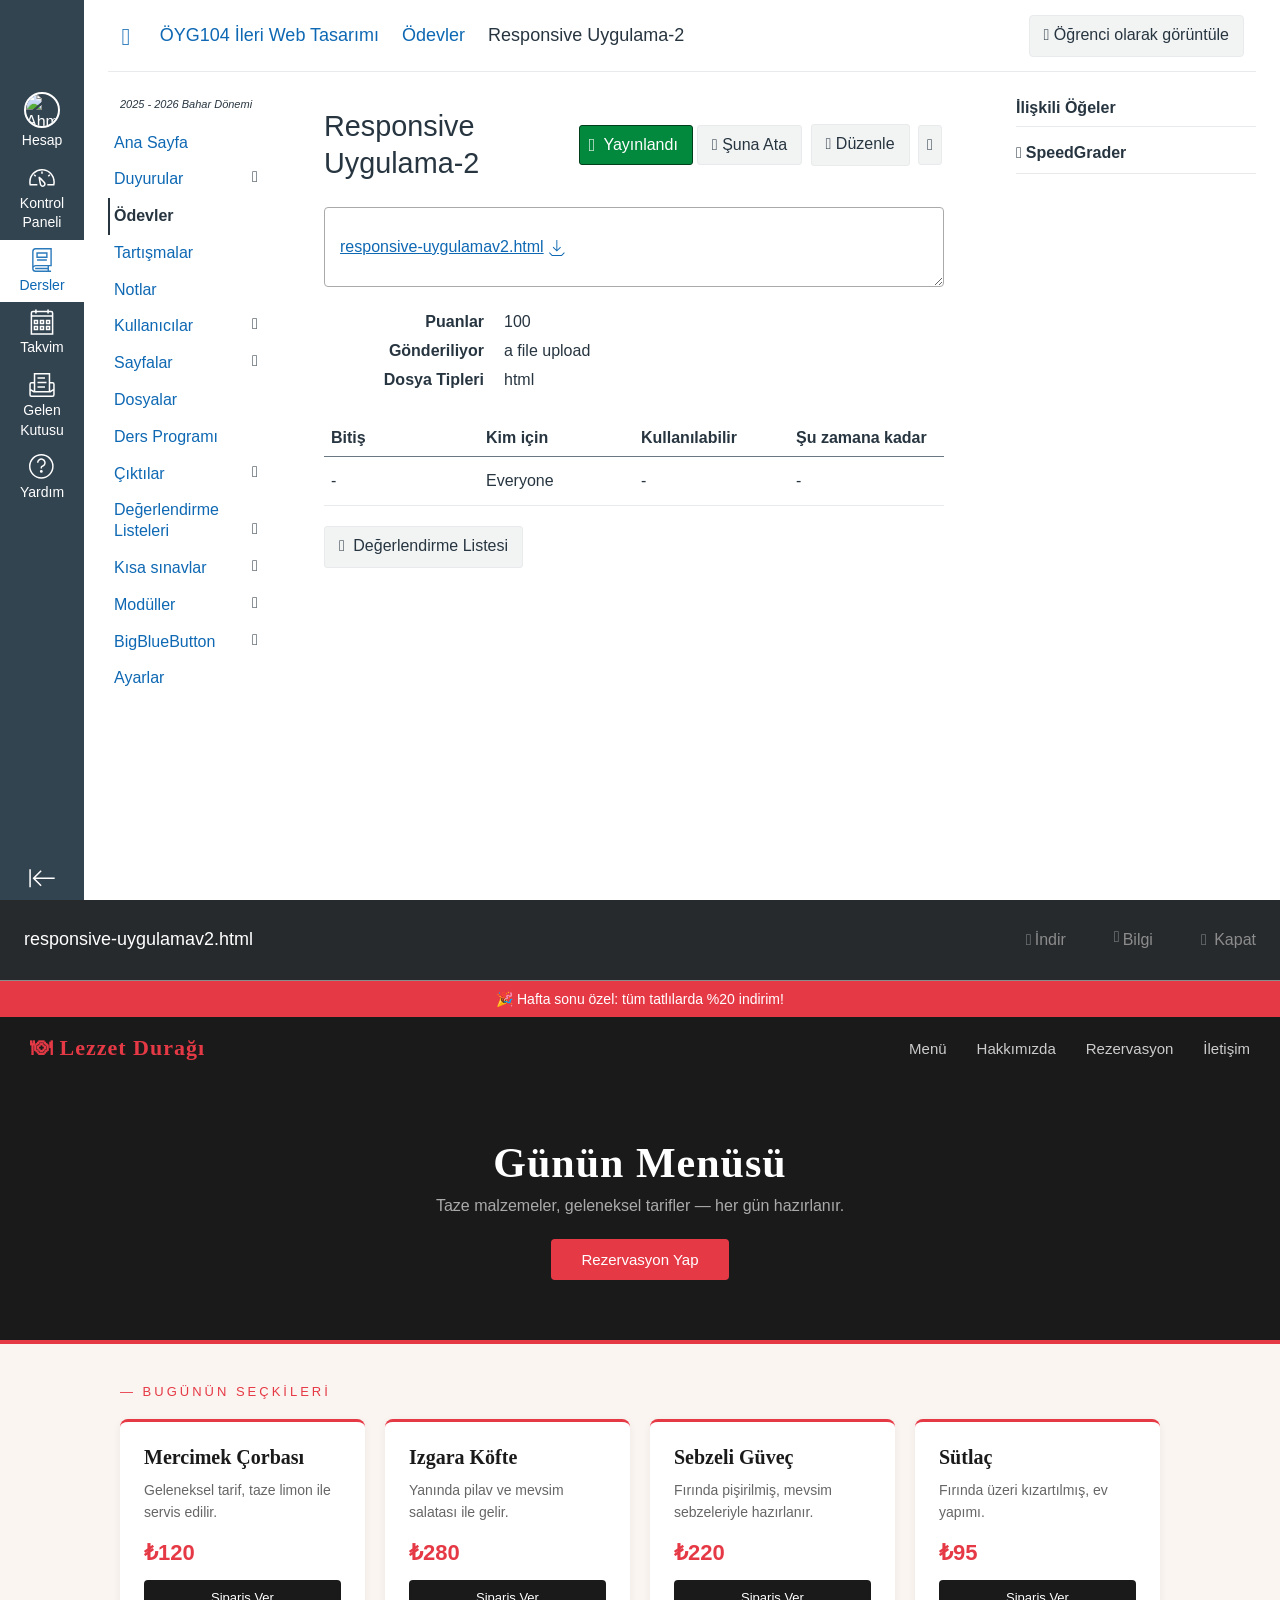
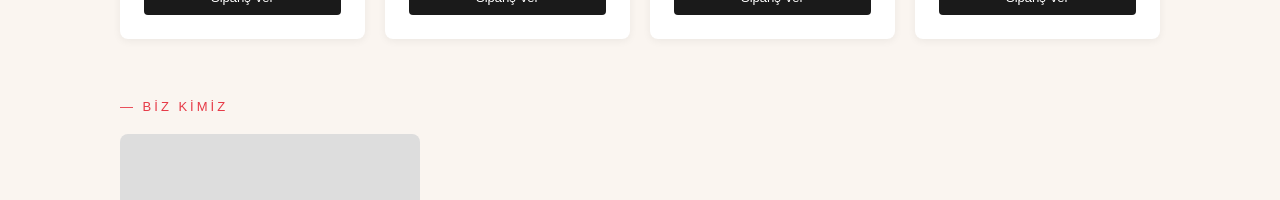
==== index.html @ 05f43840 "Initial Commit" ====
<!DOCTYPE html>
<!-- saved from url=(0060)https://mergen.anadolu.edu.tr/courses/3812/assignments/10455 -->
<html dir="ltr" lang="tr"><head><meta http-equiv="Content-Type" content="text/html; charset=UTF-8">
  
  <meta name="viewport" content="width=device-width, initial-scale=1">
  <meta name="theme-color" content="#334451">
  
  <meta name="robots" content="noindex,nofollow">
  
  
  <title>Responsive Uygulama-2</title>

  <link rel="preload" href="https://mergen.anadolu.edu.tr/dist/fonts/lato/extended/Lato-Regular-bd03a2cc27.woff2" as="font" type="font/woff2" crossorigin="anonymous">
  <link rel="preload" href="https://mergen.anadolu.edu.tr/dist/fonts/lato/extended/Lato-Bold-cccb897485.woff2" as="font" type="font/woff2" crossorigin="anonymous">
  <link rel="preload" href="https://mergen.anadolu.edu.tr/dist/fonts/lato/extended/Lato-Italic-4eb103b4d1.woff2" as="font" type="font/woff2" crossorigin="anonymous">
  <link rel="stylesheet" href="./Responsive Uygulama-2_files/fonts-ebd92a888d.css" media="screen">
  <link rel="stylesheet" href="./Responsive Uygulama-2_files/variables-6ceabaf6137deaa1b310c07895491bdd.css" media="all">
  <link rel="stylesheet" href="./Responsive Uygulama-2_files/common-d6221007d4.css" media="all">
  <link rel="stylesheet" href="./Responsive Uygulama-2_files/assignments-25057ff318.css" media="screen">
  <link rel="stylesheet" href="./Responsive Uygulama-2_files/learning_outcomes-6eb9f6f50a.css" media="screen">
  <link rel="stylesheet" href="./Responsive Uygulama-2_files/side_tabs_table-cdff9e2bc8.css" media="screen">
  <link rel="apple-touch-icon" href="https://mergen.anadolu.edu.tr/accounts/1/files/15889/download?verifier=Isp5v6ECF2b2O5B3aTO8utP76B8FKMPwUhqRA3uW">
  <link rel="icon" type="image/x-icon" href="https://mergen.anadolu.edu.tr/accounts/1/files/15887/download?verifier=hBtdAeBg37EQfCwdco9zKNRleIahH54vqi5cwjSB">
  <link rel="preload" href="https://mergen.anadolu.edu.tr/dist/javascripts/translations/tr-bc806f5505.json" as="fetch" type="application/json" crossorigin="anonymous">
  
  
  <script>if (navigator.userAgent.match(/(MSIE|Trident\/)/)) location.replace('/ie-is-not-supported.html')</script>
  <script>
    INST = {"environment":"production","logPageViews":true,"editorButtons":[{"name":"Markdown","id":2,"favorite":true,"url":"https://lti.wyelearning.com/launch/markdown","icon_url":"https://markdown.wyelearning.com/icon.svg","canvas_icon_class":null,"width":800,"height":520,"use_tray":false,"on_by_default":false,"description":"\u003cp\u003eAuthor markdown in the editor.\u003c/p\u003e\n"}]};
    ENV = {"ASSET_HOST":null,"active_brand_config_json_url":"/dist/brandable_css/0c61afdea19023bab1672318ca4db567/variables-6ceabaf6137deaa1b310c07895491bdd.json","active_brand_config":{"md5":"0c61afdea19023bab1672318ca4db567","variables":{"ic-brand-header-image":"https://mergen.anadolu.edu.tr/accounts/1/files/149/download?verifier=X5rnnsU73qb1qbu1m7rE7Kz4EeGB5eNhdje5NoQG","ic-brand-mobile-global-nav-logo":"https://mergen.anadolu.edu.tr/accounts/1/files/15886/download?verifier=Irh1P1bH72gtqGIM9b21eziAGYJeX6kOUmJdwD6v","ic-brand-favicon":"https://mergen.anadolu.edu.tr/accounts/1/files/15887/download?verifier=hBtdAeBg37EQfCwdco9zKNRleIahH54vqi5cwjSB","ic-brand-apple-touch-icon":"https://mergen.anadolu.edu.tr/accounts/1/files/15889/download?verifier=Isp5v6ECF2b2O5B3aTO8utP76B8FKMPwUhqRA3uW","ic-brand-msapplication-tile-square":"https://mergen.anadolu.edu.tr/accounts/1/files/15891/download?verifier=n4b70zdfo8n4DbIaQ3JraoAyYmEM7d0UMG1zQOu8","ic-brand-msapplication-tile-wide":"https://mergen.anadolu.edu.tr/accounts/1/files/15892/download?verifier=MUpHMpgHgmBYjndxFsbKBwPCp2nTtU99qtcHxLm7"},"share":false,"name":null,"created_at":"2026-02-19T10:11:38+03:00","js_overrides":"https://mergen.anadolu.edu.tr/accounts/1/files/6328/download?verifier=q9HBQszCZMADfI2VFB9hzodcOqFHncfOO4TfsTYg","css_overrides":"","mobile_js_overrides":"","mobile_css_overrides":"","parent_md5":null},"confetti_branding_enabled":false,"url_to_what_gets_loaded_inside_the_tinymce_editor_css":["/dist/brandable_css/0c61afdea19023bab1672318ca4db567/variables-6ceabaf6137deaa1b310c07895491bdd.css","/dist/brandable_css/new_styles_normal_contrast/bundles/what_gets_loaded_inside_the_tinymce_editor-7a12265b94.css","/dist/brandable_css/no_variables/bundles/fonts-ebd92a888d.css"],"url_for_high_contrast_tinymce_editor_css":["/dist/brandable_css/default/variables-high_contrast-6ceabaf6137deaa1b310c07895491bdd.css","/dist/brandable_css/new_styles_high_contrast/bundles/what_gets_loaded_inside_the_tinymce_editor-a32d9030ac.css","/dist/brandable_css/no_variables/bundles/fonts-ebd92a888d.css"],"captcha_site_key":null,"current_user_id":"37235","current_user_global_id":"10000000037235","current_user_usage_metrics_id":"07b7534faf52d765c0a30d127c48f2041a4c77ef34917389a0e2a7a29f80a954","current_user_roles":["user","student","teacher"],"current_user_is_student":false,"current_user_types":[],"current_user_disabled_inbox":false,"current_user_visited_tabs":null,"discussions_reporting":false,"files_domain":"mergen.anadolu.edu.tr","group_information":null,"DOMAIN_ROOT_ACCOUNT_ID":"10000000000001","DOMAIN_ROOT_ACCOUNT_UUID":"TwDucyQ9LUQkMLgpU4U8b8Qhk7P2cWUH4wBvQXft","CAREER_THEME_URL":null,"CAREER_DARK_THEME_URL":null,"k12":false,"help_link_name":"Yardım","help_link_icon":"help","ADA_CHATBOT_ENABLED":false,"use_high_contrast":false,"auto_show_cc":false,"disable_celebrations":false,"disable_keyboard_shortcuts":false,"LTI_LAUNCH_FRAME_ALLOWANCES":["geolocation *","microphone *","camera *","midi *","encrypted-media *","autoplay *","clipboard-write *","display-capture *"],"DEEP_LINKING_POST_MESSAGE_ORIGIN":"https://mergen.anadolu.edu.tr","comment_library_suggestions_enabled":false,"SETTINGS":{"open_registration":false,"collapse_global_nav":false,"release_notes_badge_disabled":false,"can_add_pronouns":false,"show_sections_in_course_tray":true,"enable_content_a11y_checker":false,"suppress_assignments":false,"filter_speed_grader_by_student_group":false},"RAILS_ENVIRONMENT":"production","use_dyslexic_font":false,"IN_PACED_COURSE":false,"DIRECT_SHARE_ENABLED":true,"CAN_VIEW_CONTENT_SHARES":true,"FEATURES":{"account_level_blackout_dates":false,"assignment_edit_placement_not_on_announcements":false,"a11y_checker_ai_alt_text_generation":false,"a11y_checker_ai_table_caption_generation":false,"a11y_checker_additional_resources":false,"block_content_editor_toolbar_reorder":false,"commons_new_quizzes":false,"consolidated_media_player":false,"courses_popout_sisid":false,"create_external_apps_side_tray_overrides":false,"dashboard_graphql_integration":false,"developer_key_user_agent_alert":false,"disallow_threaded_replies_fix_alert":false,"disallow_threaded_replies_manage":false,"discussion_ai_survey_link":false,"discussion_checkpoints":false,"discussion_permalink":false,"enhanced_course_creation_account_fetching":false,"explicit_latex_typesetting":false,"feature_flag_ui_sorting":false,"files_a11y_rewrite":false,"files_a11y_rewrite_toggle":false,"horizon_course_setting":false,"instui_for_import_page":false,"instui_header":false,"media_links_use_attachment_id":false,"multiselect_gradebook_filters":false,"new_quizzes_media_type":false,"new_quizzes_navigation_updates":false,"new_quizzes_surveys":false,"permanent_page_links":false,"rce_a11y_resize":false,"rce_find_replace":false,"render_both_to_do_lists":false,"scheduled_feedback_releases":false,"speedgrader_studio_media_capture":false,"student_access_token_management":false,"top_navigation_placement_a11y_fixes":false,"validate_call_to_action":false,"block_content_editor_ai_alt_text":false,"ux_list_concluded_courses_in_bp":false,"assign_to_in_edit_pages_rewrite":false,"account_level_mastery_scales":false,"ams_root_account_integration":false,"ams_advanced_content_organization":false,"api_rate_limits":false,"buttons_and_icons_root_account":false,"canvas_apps_sub_account_access":false,"course_pace_allow_bulk_pace_assign":true,"course_pace_download_document":true,"course_pace_draft_state":true,"course_pace_pacing_status_labels":true,"course_pace_pacing_with_mastery_paths":true,"course_pace_time_selection":true,"course_pace_weighted_assignments":true,"course_paces_skip_selected_days":false,"create_course_subaccount_picker":false,"disable_iframe_sandbox_file_show":false,"extended_submission_state":false,"file_verifiers_for_quiz_links":true,"increased_top_nav_pane_size":false,"instui_nav":false,"login_registration_ui_identity":false,"lti_apps_page_ai_translation":false,"lti_apps_page_instructors":false,"lti_asset_processor":false,"lti_asset_processor_discussions":false,"lti_link_to_apps_from_developer_keys":false,"lti_registrations_discover_page":false,"lti_registrations_next":false,"lti_registrations_page":false,"lti_registrations_usage_data":false,"lti_registrations_usage_data_dev":false,"lti_registrations_usage_data_low_usage":false,"lti_registrations_usage_tab":false,"lti_toggle_placements":false,"mobile_offline_mode":false,"modules_requirements_allow_percentage":false,"non_scoring_rubrics":true,"open_tools_in_new_tab":false,"pendo_extended":false,"product_tours":false,"rce_lite_enabled_speedgrader_comments":false,"rce_transform_loaded_content":false,"react_discussions_post":true,"restrict_student_access":false,"rubric_criterion_range":true,"scheduled_page_publication":false,"send_usage_metrics":false,"top_navigation_placement":false,"youtube_migration":false,"widget_dashboard":false,"account_survey_notifications":false,"embedded_release_notes":true,"canvas_k6_theme":false,"lti_asset_processor_course":false,"new_math_equation_handling":true,"youtube_overlay":false,"rce_studio_embed_improvements":false},"current_user":{"id":"37235","anonymous_id":"sqb","display_name":"Ahmet AVCIOĞLU","avatar_image_url":"https://mergen.anadolu.edu.tr/images/messages/avatar-50.png","html_url":"https://mergen.anadolu.edu.tr/about/37235","pronouns":null,"avatar_is_fallback":true,"email":"ahmetavcioglu@anadolu.edu.tr"},"current_user_is_admin":false,"context_asset_string":"course_3812","ping_url":"https://mergen.anadolu.edu.tr/api/v1/courses/3812/ping","TIMEZONE":"Europe/Istanbul","CONTEXT_TIMEZONE":"Europe/Istanbul","LOCALES":["tr","en"],"BIGEASY_LOCALE":"tr_TR","FULLCALENDAR_LOCALE":"tr","MOMENT_LOCALE":"tr","rce_auto_save_max_age_ms":86400000,"K5_USER":false,"USE_CLASSIC_FONT":false,"K5_HOMEROOM_COURSE":false,"K5_SUBJECT_COURSE":false,"LOCALE_TRANSLATION_FILE":"/dist/javascripts/translations/tr-bc806f5505.json","ACCOUNT_ID":"125","user_cache_key":"3dec7a4ead37da3a48ad93d37ccfc834593c6b5e87516ff239131ac82e04fd3359f1af92dafdaa197c632c2bab0fbbcb3250c5ffd1cd19001d3ba30f971015c0","horizon_course":false,"HORIZON_ACCOUNT":false,"current_context":{"id":"3812","name":"ÖYG104    İleri Web Tasarımı","type":"Course","url":"https://mergen.anadolu.edu.tr/courses/3812"},"ASSIGNMENT_POINTS_POSSIBLE":null,"media_comment_asset_string":"user_37235","COURSE_ID":"3812","MODULE_ITEM_ID":null,"ROOT_OUTCOME_GROUP":{"id":"632","title":"ÖYG104    İleri Web Tasarımı","vendor_guid":null,"url":"/api/v1/courses/3812/outcome_groups/632","subgroups_url":"/api/v1/courses/3812/outcome_groups/632/subgroups","outcomes_url":"/api/v1/courses/3812/outcome_groups/632/outcomes","can_edit":true,"import_url":"/api/v1/courses/3812/outcome_groups/632/import","context_id":"3812","context_type":"Course","description":null},"HAS_GRADING_PERIODS":false,"VALID_DATE_RANGE":{"start_at":{"date":null,"date_context":"term"},"end_at":{"date":null,"date_context":"term"}},"POST_TO_SIS":false,"DUE_DATE_REQUIRED_FOR_ACCOUNT":false,"ALLOW_ASSIGN_TO_DIFFERENTIATION_TAGS":false,"CAN_MANAGE_DIFFERENTIATION_TAGS":true,"PEER_REVIEW_ALLOCATION_AND_GRADING_ENABLED":false,"CAN_EDIT_ASSIGNMENTS":true,"SECTION_LIST":[{"id":"1884","name":"ÖYG104    İleri Web Tasarımı","start_at":null,"end_at":null,"override_course_and_term_dates":null}],"FIRST_ANNOTATION_SUBMISSION":false,"speed_grader_url":"/courses/3812/gradebook/speed_grader?assignment_id=10455","RICH_CONTENT_APP_HOST":"rce.anadolu.edu.tr","JWT":"[base64]","RICH_CONTENT_CAN_UPLOAD_FILES":true,"RICH_CONTENT_CAN_EDIT_FILES":true,"RICH_CONTENT_FILES_TAB_DISABLED":false,"RICH_CONTENT_INST_RECORD_TAB_DISABLED":false,"RICH_CONTENT_AI_TEXT_TOOLS":false,"ASSIGNMENT_ID":"10455","PREREQS":{},"EULA_URL":null,"EXTERNAL_TOOLS":[],"PERMISSIONS":{"context":{"read_as_admin":true,"manage_assignments_edit":true},"assignment":{"update":true,"submit":false},"can_manage_groups":true,"manage_rubrics":true},"SIMILARITY_PLEDGE":null,"CONFETTI_ENABLED":false,"EMOJIS_ENABLED":false,"EMOJI_DENY_LIST":null,"USER_ASSET_STRING":"user_37235","OUTCOMES_NEW_DECAYING_AVERAGE_CALCULATION":false,"AI_FEEDBACK_LINK":"https://inst.bid/ai/feedback","CONDITIONAL_RELEASE_SERVICE_ENABLED":true,"CONDITIONAL_RELEASE_ENV":{"assignment":{"id":"10455","title":"Responsive Uygulama-2","description":"\u003cp\u003e\u003ca class=\"instructure_file_link inline_disabled\" title=\"responsive-uygulamav2.html\" href=\"/courses/3812/files/57143?wrap=1\" target=\"_blank\" data-canvas-previewable=\"false\"\u003eresponsive-uygulamav2.html\u003c/a\u003e\u003c/p\u003e","points_possible":100.0,"grading_type":"points","submission_types":"online_upload","grading_scheme":{"A":0.94,"A-":0.9,"B+":0.87,"B":0.84,"B-":0.8,"C+":0.77,"C":0.74,"C-":0.7,"D+":0.67,"D":0.64,"D-":0.61,"F":0.0}},"course_id":"3812","stats_url":"/api/v1/courses/3812/mastery_paths/stats","rule":null},"context_rubric_associations_url":"/courses/3812/rubric_associations","badge_counts":{"submissions":0},"notices":[],"active_context_tab":"assignments"};
    BRANDABLE_CSS_HANDLEBARS_INDEX = [["new_styles_normal_contrast","new_styles_high_contrast","new_styles_normal_contrast_rtl","new_styles_high_contrast_rtl","new_styles_normal_contrast_dyslexic","new_styles_high_contrast_dyslexic","new_styles_normal_contrast_dyslexic_rtl","new_styles_high_contrast_dyslexic_rtl"],{"10":["4ca0883665",0,"36af48a50e",2,"a41636e39f",4,2,2],"15":["56618073d9",0,"e0395c14db",2,"07ca70c33c",4,2,2],"19":["4dddb72577"],"61":["412093d465","3217c4601d","90b0be9ba9","8cb8f6d171","35f4001bb8","713e148566",2,3],"67":["0e1ea3199c",0,"ed51213f3b",2,"e81c9b0ff6",4,2,2],"71":["99fe805285","8dd13c651a","cfe39eaf16","0ba395e829","902d8bc268","7f6547e6d3",2,3],"06":["aaba4f5b7f",0,"6069ad9929",2,"939ed6b7be",4,2,2],"f0":["a2f2797196",0,0,0,"d4907737a5",4,0,0],"c8":["2aad4a04de","542d9b2b2f","ff4cb194d1","621fa59500","90caa805a2","3348370388",2,3],"1e":["5f3b835b98","a020fc2dc7","a54dafb421","2cabfd7ee9","179b9ae50c","dfba3d1cca",2,3],"0c":["90ac98b154",0,"978f3d1840",2,"00b6d8ea0f",4,2,2],"da":["b8f74281bf","c17120702b","cb7e503cd5","c206b04ff7","58574b6ab2","b2a4b2fc54",2,3],"1d":["9efb174868",0,"34b2819a9e",2,"b4039bc9f5",4,2,2],"08":["d349fb50b2"],"e2":["c062fed9cb"],"9f":["cfd38b9d66",0,0,0,"45c2bb5bd0",4,0,0],"2b":["480c690e46","4b62cc70a9","348de946a1","45b6971eee","643970ba76","222a0ad562",2,3],"2c":["3adba5b83a",0,0,0,"b994eff509",4,0,0],"c2":["be1ffd00cb"],"9c":["035be5b136",0,"c2e7bee7f1",2,"2ad9e51d05",4,2,2],"c5":["b18aae8c4f","8a139cab56","ff07f0535f","e3384ae4d6","5d3057bbfb","0275d28b44",2,3],"f2":["1a7e68637a"]}]
      REMOTES = {};
  </script>
  <script src="./Responsive Uygulama-2_files/variables-6ceabaf6137deaa1b310c07895491bdd.js.indir" defer="defer"></script>
  <script src="./Responsive Uygulama-2_files/Istanbul-13ded9bf24.js.indir" defer="defer"></script>
  <script src="./Responsive Uygulama-2_files/Istanbul-13ded9bf24.js.indir" defer="defer"></script>
  <script src="./Responsive Uygulama-2_files/tr_TR-834f7294d6.js.indir" defer="defer"></script>
  <script src="./Responsive Uygulama-2_files/tr-chunk-b326ef01ac479dd2.js.indir" defer="defer"></script>
  <script src="./Responsive Uygulama-2_files/react-entry-be1bde4765d8e661.js.indir" crossorigin="anonymous" defer="defer"></script>
  <script src="./Responsive Uygulama-2_files/main-entry-df452e9fe8aff618.js.indir" crossorigin="anonymous" defer="defer"></script>
<script>
//<![CDATA[
(window.bundles || (window.bundles = [])).push('assignment_show');
(window.bundles || (window.bundles = [])).push('edit_rubric');
(window.bundles || (window.bundles = [])).push('navigation_header');
//]]>
</script>
  
<style type="text/css"></style><link rel="stylesheet" href="./Responsive Uygulama-2_files/PaginatedView-3adba5b83a.css" data-loaded-by-brandablecss="true"><link rel="stylesheet" href="./Responsive Uygulama-2_files/TreeBrowser-b18aae8c4f.css" data-loaded-by-brandablecss="true"><link rel="stylesheet" href="./Responsive Uygulama-2_files/MoveOutcomeDialog-cfd38b9d66.css" data-loaded-by-brandablecss="true"><style type="text/css">.draggable.dragging {
  background: white;
  box-shadow: 2px 2px 4px grey;
  padding: 1rem;
}

.draggable.dragging.generated-criterion-row {
  background:
    linear-gradient(#f9f7fb, #f9f7fb) padding-box,
    linear-gradient(to bottom, #7f61b3, #32759c) border-box;
  border-radius: 0.25rem;
  border: 2px solid transparent;
  box-shadow: 2px 2px 4px grey;
  padding: 1rem;
}

/* IgniteAI branding for generated rows */
.generated-criterion-row {
  background:
    linear-gradient(#f9f7fb, #f9f7fb) padding-box,
    linear-gradient(to bottom, #7f61b3, #32759c) border-box;
  border-radius: 0.25rem;
  border: 2px solid transparent;
}

.criterion-row {
  padding: 1rem 0.75rem;
  margin-bottom: 0.125rem;
}

.divided-criterion-row {
  border-bottom: 1px solid #e0e0e0;
}
</style><style type="text/css">.mejs-offscreen{clip:rect(1px 1px 1px 1px);clip:rect(1px,1px,1px,1px);clip-path:polygon(0px 0,0 0,0 0,0 0);position:absolute!important;height:1px;width:1px;overflow:hidden}.mejs-container{position:relative;background:#000;font-family:Helvetica,Arial,serif;text-align:left;vertical-align:top;text-indent:0}.mejs-fill-container,.mejs-fill-container .mejs-container{width:100%;height:100%}.mejs-fill-container{overflow:hidden}.mejs-container:focus{outline:0}.me-plugin{position:absolute}.mejs-embed,.mejs-embed body{width:100%;height:100%;margin:0;padding:0;background:#000;overflow:hidden}.mejs-fullscreen{overflow:hidden!important}.mejs-container-fullscreen{position:fixed;left:0;top:0;right:0;bottom:0;overflow:hidden;z-index:1000}.mejs-container-fullscreen .mejs-mediaelement,.mejs-container-fullscreen video{width:100%;height:100%}.mejs-clear{clear:both}.mejs-background{position:absolute;top:0;left:0}.mejs-mediaelement{position:absolute;top:0;left:0;width:100%;height:100%}.mejs-poster{position:absolute;top:0;left:0;background-size:contain;background-position:50% 50%;background-repeat:no-repeat}:root .mejs-poster img{display:none}.mejs-poster img{border:0;padding:0}.mejs-overlay{position:absolute;top:0;left:0}.mejs-overlay-play{cursor:pointer}.mejs-overlay-button{position:absolute;top:50%;left:50%;width:100px;height:100px;margin:-50px 0 0 -50px;background:url(/dist/webpack-production/ab412966d30a966c.svg) no-repeat}.no-svg .mejs-overlay-button{background-image:url(/dist/webpack-production/403b9897d2f9584a.png)}.mejs-overlay:hover .mejs-overlay-button{background-position:0 -100px}.mejs-overlay-loading{position:absolute;top:50%;left:50%;width:80px;height:80px;margin:-40px 0 0 -40px;background:#333;background:url(/dist/webpack-production/019e02a0194687d6.png);background:rgba(0,0,0,.9);background:-webkit-gradient(linear,0 0,0 100%,from(rgba(50,50,50,.9)),to(rgba(0,0,0,.9)));background:-webkit-linear-gradient(top,rgba(50,50,50,.9),rgba(0,0,0,.9));background:-moz-linear-gradient(top,rgba(50,50,50,.9),rgba(0,0,0,.9));background:-o-linear-gradient(top,rgba(50,50,50,.9),rgba(0,0,0,.9));background:-ms-linear-gradient(top,rgba(50,50,50,.9),rgba(0,0,0,.9));background:linear-gradient(rgba(50,50,50,.9),rgba(0,0,0,.9))}.mejs-overlay-loading span{display:block;width:80px;height:80px;background:transparent url(/dist/webpack-production/3d2aa6c0efad5113.gif) 50% 50% no-repeat}.mejs-container .mejs-controls{position:absolute;list-style-type:none;margin:0;padding:0;bottom:0;left:0;background:url(/dist/webpack-production/019e02a0194687d6.png);background:rgba(0,0,0,.7);background:-webkit-gradient(linear,0 0,0 100%,from(rgba(50,50,50,.7)),to(rgba(0,0,0,.7)));background:-webkit-linear-gradient(top,rgba(50,50,50,.7),rgba(0,0,0,.7));background:-moz-linear-gradient(top,rgba(50,50,50,.7),rgba(0,0,0,.7));background:-o-linear-gradient(top,rgba(50,50,50,.7),rgba(0,0,0,.7));background:-ms-linear-gradient(top,rgba(50,50,50,.7),rgba(0,0,0,.7));background:linear-gradient(rgba(50,50,50,.7),rgba(0,0,0,.7));height:30px;width:100%}.mejs-container .mejs-controls div{list-style-type:none;background-image:none;display:block;float:left;margin:0;padding:0;width:26px;height:26px;font-size:11px;line-height:11px;font-family:Helvetica,Arial,serif;border:0}.mejs-controls .mejs-button button{cursor:pointer;display:block;font-size:0;line-height:0;text-decoration:none;margin:7px 5px;padding:0;position:absolute;height:16px;width:16px;border:0;background:transparent url(/dist/webpack-production/e63625629c427008.svg) no-repeat}.no-svg .mejs-controls .mejs-button button{background-image:url(/dist/webpack-production/21af56cf08cc9170.png)}.mejs-controls .mejs-button button:focus{outline:dotted 1px #999}.mejs-container .mejs-controls .mejs-time{color:#fff;display:block;height:17px;width:auto;padding:10px 3px 0;overflow:hidden;text-align:center;-moz-box-sizing:content-box;-webkit-box-sizing:content-box;box-sizing:content-box}.mejs-container .mejs-controls .mejs-time a{color:#fff;font-size:11px;line-height:12px;display:block;float:left;margin:1px 2px 0 0;width:auto}.mejs-controls .mejs-play button{background-position:0 0}.mejs-controls .mejs-pause button{background-position:0 -16px}.mejs-controls .mejs-stop button{background-position:-112px 0}.mejs-controls div.mejs-time-rail{direction:ltr;width:200px;padding-top:5px}.mejs-controls .mejs-time-rail span,.mejs-controls .mejs-time-rail a{display:block;position:absolute;width:180px;height:10px;-webkit-border-radius:2px;-moz-border-radius:2px;border-radius:2px;cursor:pointer}.mejs-controls .mejs-time-rail .mejs-time-total{margin:5px;background:#333;background:rgba(50,50,50,.8);background:-webkit-gradient(linear,0 0,0 100%,from(rgba(30,30,30,.8)),to(rgba(60,60,60,.8)));background:-webkit-linear-gradient(top,rgba(30,30,30,.8),rgba(60,60,60,.8));background:-moz-linear-gradient(top,rgba(30,30,30,.8),rgba(60,60,60,.8));background:-o-linear-gradient(top,rgba(30,30,30,.8),rgba(60,60,60,.8));background:-ms-linear-gradient(top,rgba(30,30,30,.8),rgba(60,60,60,.8));background:linear-gradient(rgba(30,30,30,.8),rgba(60,60,60,.8))}.mejs-controls .mejs-time-rail .mejs-time-buffering{width:100%;background-image:-o-linear-gradient(-45deg,rgba(255,255,255,.15) 25%,transparent 25%,transparent 50%,rgba(255,255,255,.15) 50%,rgba(255,255,255,.15) 75%,transparent 75%,transparent);background-image:-webkit-gradient(linear,0 100%,100% 0,color-stop(0.25,rgba(255,255,255,.15)),color-stop(0.25,transparent),color-stop(0.5,transparent),color-stop(0.5,rgba(255,255,255,.15)),color-stop(0.75,rgba(255,255,255,.15)),color-stop(0.75,transparent),to(transparent));background-image:-webkit-linear-gradient(-45deg,rgba(255,255,255,.15) 25%,transparent 25%,transparent 50%,rgba(255,255,255,.15) 50%,rgba(255,255,255,.15) 75%,transparent 75%,transparent);background-image:-moz-linear-gradient(-45deg,rgba(255,255,255,.15) 25%,transparent 25%,transparent 50%,rgba(255,255,255,.15) 50%,rgba(255,255,255,.15) 75%,transparent 75%,transparent);background-image:-ms-linear-gradient(-45deg,rgba(255,255,255,.15) 25%,transparent 25%,transparent 50%,rgba(255,255,255,.15) 50%,rgba(255,255,255,.15) 75%,transparent 75%,transparent);background-image:linear-gradient(-45deg,rgba(255,255,255,.15) 25%,transparent 25%,transparent 50%,rgba(255,255,255,.15) 50%,rgba(255,255,255,.15) 75%,transparent 75%,transparent);-webkit-background-size:15px 15px;-moz-background-size:15px 15px;-o-background-size:15px 15px;background-size:15px 15px;-webkit-animation:buffering-stripes 2s linear infinite;-moz-animation:buffering-stripes 2s linear infinite;-ms-animation:buffering-stripes 2s linear infinite;-o-animation:buffering-stripes 2s linear infinite;animation:buffering-stripes 2s linear infinite}@-webkit-keyframes buffering-stripes{from{background-position:0 0}to{background-position:30px 0}}@-moz-keyframes buffering-stripes{from{background-position:0 0}to{background-position:30px 0}}@-ms-keyframes buffering-stripes{from{background-position:0 0}to{background-position:30px 0}}@-o-keyframes buffering-stripes{from{background-position:0 0}to{background-position:30px 0}}@keyframes buffering-stripes{from{background-position:0 0}to{background-position:30px 0}}.mejs-controls .mejs-time-rail .mejs-time-loaded{background:#3caac8;background:rgba(60,170,200,.8);background:-webkit-gradient(linear,0 0,0 100%,from(rgba(44,124,145,.8)),to(rgba(78,183,212,.8)));background:-webkit-linear-gradient(top,rgba(44,124,145,.8),rgba(78,183,212,.8));background:-moz-linear-gradient(top,rgba(44,124,145,.8),rgba(78,183,212,.8));background:-o-linear-gradient(top,rgba(44,124,145,.8),rgba(78,183,212,.8));background:-ms-linear-gradient(top,rgba(44,124,145,.8),rgba(78,183,212,.8));background:linear-gradient(rgba(44,124,145,.8),rgba(78,183,212,.8));width:0}.mejs-controls .mejs-time-rail .mejs-time-current{background:#fff;background:rgba(255,255,255,.8);background:-webkit-gradient(linear,0 0,0 100%,from(rgba(255,255,255,.9)),to(rgba(200,200,200,.8)));background:-webkit-linear-gradient(top,rgba(255,255,255,.9),rgba(200,200,200,.8));background:-moz-linear-gradient(top,rgba(255,255,255,.9),rgba(200,200,200,.8));background:-o-linear-gradient(top,rgba(255,255,255,.9),rgba(200,200,200,.8));background:-ms-linear-gradient(top,rgba(255,255,255,.9),rgba(200,200,200,.8));background:linear-gradient(rgba(255,255,255,.9),rgba(200,200,200,.8));width:0}.mejs-controls .mejs-time-rail .mejs-time-handle{display:none;position:absolute;margin:0;width:10px;background:#fff;-webkit-border-radius:5px;-moz-border-radius:5px;border-radius:5px;cursor:pointer;border:solid 2px #333;top:-2px;text-align:center}.mejs-controls .mejs-time-rail .mejs-time-float{position:absolute;display:none;background:#eee;width:36px;height:17px;border:solid 1px #333;top:-26px;margin-left:-18px;text-align:center;color:#111}.mejs-controls .mejs-time-rail .mejs-time-float-current{margin:2px;width:30px;display:block;text-align:center;left:0}.mejs-controls .mejs-time-rail .mejs-time-float-corner{position:absolute;display:block;width:0;height:0;line-height:0;border:solid 5px #eee;border-color:#eee transparent transparent;-webkit-border-radius:0;-moz-border-radius:0;border-radius:0;top:15px;left:13px}.mejs-long-video .mejs-controls .mejs-time-rail .mejs-time-float{width:48px}.mejs-long-video .mejs-controls .mejs-time-rail .mejs-time-float-current{width:44px}.mejs-long-video .mejs-controls .mejs-time-rail .mejs-time-float-corner{left:18px}.mejs-controls .mejs-fullscreen-button button{background-position:-32px 0}.mejs-controls .mejs-unfullscreen button{background-position:-32px -16px}.mejs-controls .mejs-volume-button{}.mejs-controls .mejs-mute button{background-position:-16px -16px}.mejs-controls .mejs-unmute button{background-position:-16px 0}.mejs-controls .mejs-volume-button{position:relative}.mejs-controls .mejs-volume-button .mejs-volume-slider{height:115px;width:25px;background:url(/dist/webpack-production/019e02a0194687d6.png);background:rgba(50,50,50,.7);-webkit-border-radius:0;-moz-border-radius:0;border-radius:0;top:-115px;left:0;z-index:1;position:absolute;margin:0}.mejs-controls .mejs-volume-button:hover{-webkit-border-radius:0 0 4px 4px;-moz-border-radius:0 0 4px 4px;border-radius:0 0 4px 4px}.mejs-controls .mejs-volume-button .mejs-volume-slider .mejs-volume-total{position:absolute;left:11px;top:8px;width:2px;height:100px;background:#ddd;background:rgba(255,255,255,.5);margin:0}.mejs-controls .mejs-volume-button .mejs-volume-slider .mejs-volume-current{position:absolute;left:11px;top:8px;width:2px;height:100px;background:#ddd;background:rgba(255,255,255,.9);margin:0}.mejs-controls .mejs-volume-button .mejs-volume-slider .mejs-volume-handle{position:absolute;left:4px;top:-3px;width:16px;height:6px;background:#ddd;background:rgba(255,255,255,.9);cursor:N-resize;-webkit-border-radius:1px;-moz-border-radius:1px;border-radius:1px;margin:0}.mejs-controls a.mejs-horizontal-volume-slider{height:26px;width:56px;position:relative;display:block;float:left;vertical-align:middle}.mejs-controls .mejs-horizontal-volume-slider .mejs-horizontal-volume-total{position:absolute;left:0;top:11px;width:50px;height:8px;margin:0;padding:0;font-size:1px;-webkit-border-radius:2px;-moz-border-radius:2px;border-radius:2px;background:#333;background:rgba(50,50,50,.8);background:-webkit-gradient(linear,0 0,0 100%,from(rgba(30,30,30,.8)),to(rgba(60,60,60,.8)));background:-webkit-linear-gradient(top,rgba(30,30,30,.8),rgba(60,60,60,.8));background:-moz-linear-gradient(top,rgba(30,30,30,.8),rgba(60,60,60,.8));background:-o-linear-gradient(top,rgba(30,30,30,.8),rgba(60,60,60,.8));background:-ms-linear-gradient(top,rgba(30,30,30,.8),rgba(60,60,60,.8));background:linear-gradient(rgba(30,30,30,.8),rgba(60,60,60,.8))}.mejs-controls .mejs-horizontal-volume-slider .mejs-horizontal-volume-current{position:absolute;left:0;top:11px;width:50px;height:8px;margin:0;padding:0;font-size:1px;-webkit-border-radius:2px;-moz-border-radius:2px;border-radius:2px;background:#fff;background:rgba(255,255,255,.8);background:-webkit-gradient(linear,0 0,0 100%,from(rgba(255,255,255,.9)),to(rgba(200,200,200,.8)));background:-webkit-linear-gradient(top,rgba(255,255,255,.9),rgba(200,200,200,.8));background:-moz-linear-gradient(top,rgba(255,255,255,.9),rgba(200,200,200,.8));background:-o-linear-gradient(top,rgba(255,255,255,.9),rgba(200,200,200,.8));background:-ms-linear-gradient(top,rgba(255,255,255,.9),rgba(200,200,200,.8));background:linear-gradient(rgba(255,255,255,.9),rgba(200,200,200,.8))}.mejs-controls .mejs-horizontal-volume-slider .mejs-horizontal-volume-handle{display:none}.mejs-controls .mejs-captions-button{position:relative}.mejs-controls .mejs-captions-button button{background-position:-48px 0}.mejs-controls .mejs-captions-button .mejs-captions-selector{position:absolute;bottom:26px;right:-51px;width:85px;height:100px;background:url(/dist/webpack-production/019e02a0194687d6.png);background:rgba(50,50,50,.7);border:solid 1px transparent;padding:10px 10px 0;overflow:hidden;-webkit-border-radius:0;-moz-border-radius:0;border-radius:0}.mejs-controls .mejs-captions-button .mejs-captions-selector ul{margin:0;padding:0;display:block;list-style-type:none!important;overflow:hidden}.mejs-controls .mejs-captions-button .mejs-captions-selector ul li{margin:0 0 6px;padding:0;list-style-type:none!important;display:block;color:#fff;overflow:hidden}.mejs-controls .mejs-captions-button .mejs-captions-selector ul li input{clear:both;float:left;margin:3px 3px 0 5px}.mejs-controls .mejs-captions-button .mejs-captions-selector ul li label{width:55px;float:left;padding:4px 0 0;line-height:15px;font-family:Helvetica,Arial,serif;font-size:10px}.mejs-controls .mejs-captions-button .mejs-captions-translations{font-size:10px;margin:0 0 5px}.mejs-chapters{position:absolute;top:0;left:0;border-right:solid 1px #fff;width:10000px;z-index:1}.mejs-chapters .mejs-chapter{position:absolute;float:left;background:#222;background:rgba(0,0,0,.7);background:-webkit-gradient(linear,0 0,0 100%,from(rgba(50,50,50,.7)),to(rgba(0,0,0,.7)));background:-webkit-linear-gradient(top,rgba(50,50,50,.7),rgba(0,0,0,.7));background:-moz-linear-gradient(top,rgba(50,50,50,.7),rgba(0,0,0,.7));background:-o-linear-gradient(top,rgba(50,50,50,.7),rgba(0,0,0,.7));background:-ms-linear-gradient(top,rgba(50,50,50,.7),rgba(0,0,0,.7));background:linear-gradient(rgba(50,50,50,.7),rgba(0,0,0,.7));filter:progid:DXImageTransform.Microsoft.Gradient(GradientType=0, startColorstr=#323232, endColorstr=#000000);overflow:hidden;border:0}.mejs-chapters .mejs-chapter .mejs-chapter-block{font-size:11px;color:#fff;padding:5px;display:block;border-right:solid 1px #333;border-bottom:solid 1px #333;cursor:pointer}.mejs-chapters .mejs-chapter .mejs-chapter-block-last{border-right:0}.mejs-chapters .mejs-chapter .mejs-chapter-block:hover{background:#666;background:rgba(102,102,102,.7);background:-webkit-gradient(linear,0 0,0 100%,from(rgba(102,102,102,.7)),to(rgba(50,50,50,.6)));background:-webkit-linear-gradient(top,rgba(102,102,102,.7),rgba(50,50,50,.6));background:-moz-linear-gradient(top,rgba(102,102,102,.7),rgba(50,50,50,.6));background:-o-linear-gradient(top,rgba(102,102,102,.7),rgba(50,50,50,.6));background:-ms-linear-gradient(top,rgba(102,102,102,.7),rgba(50,50,50,.6));background:linear-gradient(rgba(102,102,102,.7),rgba(50,50,50,.6));filter:progid:DXImageTransform.Microsoft.Gradient(GradientType=0, startColorstr=#666666, endColorstr=#323232)}.mejs-chapters .mejs-chapter .mejs-chapter-block .ch-title{font-size:12px;font-weight:700;display:block;white-space:nowrap;text-overflow:ellipsis;margin:0 0 3px;line-height:12px}.mejs-chapters .mejs-chapter .mejs-chapter-block .ch-timespan{font-size:12px;line-height:12px;margin:3px 0 4px;display:block;white-space:nowrap;text-overflow:ellipsis}.mejs-captions-layer{position:absolute;bottom:0;left:0;text-align:center;line-height:20px;font-size:16px;color:#fff}.mejs-captions-layer a{color:#fff;text-decoration:underline}.mejs-captions-layer[lang=ar]{font-size:20px;font-weight:400}.mejs-captions-position{position:absolute;width:100%;bottom:15px;left:0}.mejs-captions-position-hover{bottom:35px}.mejs-captions-text,.mejs__captions-text *{padding:0;background:url(/dist/webpack-production/019e02a0194687d6.png);background:rgba(20,20,20,.5);white-space:pre-wrap;-webkit-box-shadow:5px 0 0 rgba(20,20,20,.5),-5px 0 0 rgba(20,20,20,.5);box-shadow:5px 0 0 rgba(20,20,20,.5),-5px 0 0 rgba(20,20,20,.5)}.me-cannotplay{}.me-cannotplay a{color:#fff;font-weight:700}.me-cannotplay span{padding:15px;display:block}.mejs-controls .mejs-loop-off button{background-position:-64px -16px}.mejs-controls .mejs-loop-on button{background-position:-64px 0}.mejs-controls .mejs-backlight-off button{background-position:-80px -16px}.mejs-controls .mejs-backlight-on button{background-position:-80px 0}.mejs-controls .mejs-picturecontrols-button{background-position:-96px 0}.mejs-contextmenu{position:absolute;width:150px;padding:10px;border-radius:4px;top:0;left:0;background:#fff;border:solid 1px #999;z-index:1001}.mejs-contextmenu .mejs-contextmenu-separator{height:1px;font-size:0;margin:5px 6px;background:#333}.mejs-contextmenu .mejs-contextmenu-item{font-family:Helvetica,Arial,serif;font-size:12px;padding:4px 6px;cursor:pointer;color:#333}.mejs-contextmenu .mejs-contextmenu-item:hover{background:#2C7C91;color:#fff}.mejs-controls .mejs-sourcechooser-button{position:relative}.mejs-controls .mejs-sourcechooser-button button{background-position:-128px 0}.mejs-controls .mejs-sourcechooser-button .mejs-sourcechooser-selector{position:absolute;bottom:26px;right:-10px;width:130px;height:100px;background:url(/dist/webpack-production/019e02a0194687d6.png);background:rgba(50,50,50,.7);border:solid 1px transparent;padding:10px;overflow:hidden;-webkit-border-radius:0;-moz-border-radius:0;border-radius:0}.mejs-controls .mejs-sourcechooser-button .mejs-sourcechooser-selector ul{margin:0;padding:0;display:block;list-style-type:none!important;overflow:hidden}.mejs-controls .mejs-sourcechooser-button .mejs-sourcechooser-selector ul li{margin:0 0 6px;padding:0;list-style-type:none!important;display:block;color:#fff;overflow:hidden}.mejs-controls .mejs-sourcechooser-button .mejs-sourcechooser-selector ul li input{clear:both;float:left;margin:3px 3px 0 5px}.mejs-controls .mejs-sourcechooser-button .mejs-sourcechooser-selector ul li label{width:100px;float:left;padding:4px 0 0;line-height:15px;font-family:Helvetica,Arial,serif;font-size:10px}.mejs-postroll-layer{position:absolute;bottom:0;left:0;width:100%;height:100%;background:url(/dist/webpack-production/019e02a0194687d6.png);background:rgba(50,50,50,.7);z-index:1000;overflow:hidden}.mejs-postroll-layer-content{width:100%;height:100%}.mejs-postroll-close{position:absolute;right:0;top:0;background:url(/dist/webpack-production/019e02a0194687d6.png);background:rgba(50,50,50,.7);color:#fff;padding:4px;z-index:100;cursor:pointer}div.mejs-speed-button{width:46px!important;position:relative}.mejs-controls .mejs-button.mejs-speed-button button{background:transparent;width:36px;font-size:11px;line-height:normal;color:#fff}.mejs-controls .mejs-speed-button .mejs-speed-selector{position:absolute;top:-100px;left:-10px;width:60px;height:100px;background:url(/dist/webpack-production/019e02a0194687d6.png);background:rgba(50,50,50,.7);border:solid 1px transparent;padding:0;overflow:hidden;-webkit-border-radius:0;-moz-border-radius:0;border-radius:0}.mejs-controls .mejs-speed-button .mejs-speed-selector ul li label.mejs-speed-selected{color:rgba(33,248,248,1)}.mejs-controls .mejs-speed-button .mejs-speed-selector ul{margin:0;padding:0;display:block;list-style-type:none!important;overflow:hidden}.mejs-controls .mejs-speed-button .mejs-speed-selector ul li{margin:0 0 6px;padding:0 10px;list-style-type:none!important;display:block;color:#fff;overflow:hidden}.mejs-controls .mejs-speed-button .mejs-speed-selector ul li input{clear:both;float:left;margin:3px 3px 0 5px}.mejs-controls .mejs-speed-button .mejs-speed-selector ul li label{width:60px;float:left;padding:4px 0 0;line-height:15px;font-family:Helvetica,Arial,serif;font-size:11px;color:#fff;margin-left:5px;cursor:pointer}.mejs-controls .mejs-speed-button .mejs-speed-selector ul li:hover{background-color:#c8c8c8!important;background-color:rgba(255,255,255,.4)!important}.mejs-controls .mejs-button.mejs-jump-forward-button{background:transparent url(/dist/webpack-production/1b04fe65cf397777.png) no-repeat 3px 3px}.mejs-controls .mejs-button.mejs-jump-forward-button button{background:transparent;font-size:9px;line-height:normal;color:#fff}.mejs-controls .mejs-button.mejs-skip-back-button{background:transparent url(/dist/webpack-production/83bc028944a3cf2a.png) no-repeat 3px 3px}.mejs-controls .mejs-button.mejs-skip-back-button button{background:transparent;font-size:9px;line-height:normal;color:#fff}</style><style type="text/css">/*
 * Copyright (C) 2014 - present Instructure, Inc.
 *
 * This file is part of Canvas.
 *
 * Canvas is free software: you can redistribute it and/or modify it under
 * the terms of the GNU Affero General Public License as published by the Free
 * Software Foundation, version 3 of the License.
 *
 * Canvas is distributed in the hope that it will be useful, but WITHOUT ANY
 * WARRANTY; without even the implied warranty of MERCHANTABILITY or FITNESS FOR
 * A PARTICULAR PURPOSE. See the GNU Affero General Public License for more
 * details.
 *
 * You should have received a copy of the GNU Affero General Public License along
 * with this program. If not, see <http://www.gnu.org/licenses/>.
 */

/* customizations to mediaelementplayer css */

/*
  Because this file is not proccessed by our brandable_css sass pipeline,
  it cannot use our sass-direction helpers. So we have to handle RTL manually
  by putting direction-specific styles in [dir="ltr"] or [dir="rtl"] blocks.
*/
/* stylelint-disable property-disallowed-list, declaration-property-value-disallowed-list */

/* good menu widths */
.mejs-sourcechooser-selector {
  width: 160px;
}
.mejs-sourcechooser-selector label {
  width: 160px !important;
}

.mejs-captions-selector {
  width: 105px;
}
[dir="ltr"]  .mejs-captions-selector { text-align: left }
[dir="rtl"]  .mejs-captions-selector { text-align: right }

.mejs-captions-selector label {
  width: 70px !important;
}

/* Subtitile upload link */
.mejs-captions-selector .upload-track {
  color: white;
  margin-top: 3px;
  margin-bottom: 5px;
}
[dir="ltr"] .mejs-captions-selector .upload-track {
  margin-right: 0px;
  margin-left: 5px;
  float: left;
}
[dir="rtl"] .mejs-captions-selector .upload-track {
  margin-left: 0px;
  margin-right: 5px;
  float: right;
}

/* inherited caption "?" icon for tooltip */
.mejs-captions-selector .track-tip-container {
  position: absolute;
  top: 5px;
}

/* "x" button to remove a subtitle */
.mejs-captions-selector a[data-remove] {
  position: absolute;
  top: 5px;
  color: white;
}
[dir="ltr"] .mejs-captions-selector a[data-remove] { right: 5px }
[dir="rtl"] .mejs-captions-selector a[data-remove] { left: 5px }

[dir="ltr"] .mejs-captions-selector .track-tip-container { right: 6px }
[dir="rtl"] .mejs-captions-selector .track-tip-container { left: 6px }


/* style menu items without a radio button */
.mejs-button [role="menu"] {
  padding: 0 !important;
}
 /* compensate for above 0 padding */
 .mejs-button [role="menu"] ul li {
  position: relative;
  padding: 0 10px !important;
}
/* add a hover effect */
.mejs-button [role="menu"] ul li:hover {
  background-color: #c8c8c8 !important;
  background-color: rgba(255, 255, 255, 0.4) !important;
}
.mejs-button [role="menu"] ul li input {
  border: 0;
  clip: rect(0 0 0 0);
  position: absolute;
  overflow: hidden;
  margin: -1px;
  padding: 0;
  width: 1px;
  height: 1px;
}

.mejs-button [role="menu"] ul li input[type="radio"]:not(:checked)+span {
  display: none;
}

.mejs-button [role="menu"] ul li input[type="radio"]:checked+span {
  display: inline;
  position: absolute;
  top: 5px;
  left: 2px;
}

.mejs-button [role="menu"] ul li label {
  cursor: pointer;
}
[dir="ltr"] .mejs-button [role="menu"] ul li label { margin-left: 5px }
[dir="rtl"] .mejs-button [role="menu"] ul li label { margin-right: 5px }


.mejs-button [role="menu"] label.mejs-selected {
  color: #21f8f8 !important;
}

.mejs-button.mejs-speed-button .mejs-speed-selector{
  height: 150px;
}
.mejs-button.mejs-speed-button .mejs-speed-selector li, label { margin-bottom: 0px; }

/* stylelint-enable property-disallowed-list, declaration-property-value-disallowed-list */
</style><style type="text/css">._annotation-overlay_1kxzn_1{position:absolute;top:0;right:0;bottom:0;left:0;-webkit-user-select:none;user-select:none;z-index:1;background-color:#000c;display:flex;flex-direction:column;justify-content:center;align-items:center}._media-buffering-indicator_1fwjr_1{position:absolute;top:0;left:0;width:100%;height:100%;display:flex;align-items:center;justify-content:center;pointer-events:none;opacity:0;z-index:1;background-color:#00000080;transition:opacity .2s ease}[data-media-player][data-buffering] ._media-buffering-spinner_1fwjr_17{pointer-events:none;animation:_media-buffering-spin_1fwjr_17 1s linear infinite}._media-buffering-track_1fwjr_22{color:#f5f5f5;opacity:.25}._media-buffering-track-fill_1fwjr_27{color:var(--media-brand, #f5f5f5);opacity:.75}[data-media-player][data-buffering] ._media-buffering-indicator_1fwjr_1{opacity:1}@keyframes _media-buffering-spin_1fwjr_17{to{transform:rotate(360deg)}}._controls-overlay_12udo_1{display:flex;position:absolute;gap:.5rem;padding:1rem;top:0;right:0;bottom:0;left:0;align-items:start;justify-content:end;pointer-events:none}._keyboard-shortcuts-overlay_12udo_12{position:absolute;top:0;right:0;bottom:0;left:0;background-color:#000000b3;color:#fff;padding:1.5rem;-webkit-user-select:none;user-select:none;overflow-y:auto;display:flex;flex-direction:column;align-items:center;z-index:1}._keyboard-shortcuts-overlay_12udo_12 header{width:100%;display:flex;justify-content:space-between;align-items:center;margin-bottom:1.5rem}:is(._keyboard-shortcuts-overlay_12udo_12 header) h2{font-size:1rem;font-weight:500;margin:0}@container player (width > 400px) and (height > 300px){:is(._keyboard-shortcuts-overlay_12udo_12 header) h2{font-size:1.5rem}}._keyboard-shortcuts-overlay_12udo_12 table{width:100%;max-width:54rem;padding:0;border-collapse:collapse}@container player (width > 400px) and (height > 300px){._keyboard-shortcuts-overlay_12udo_12 table{padding:2rem}}:is(._keyboard-shortcuts-overlay_12udo_12 table) tr{border-bottom:1px solid rgba(232 234 236 / .2)}:is(._keyboard-shortcuts-overlay_12udo_12 table) tbody tr:last-child{border-bottom:none}:is(._keyboard-shortcuts-overlay_12udo_12 table) th,:is(._keyboard-shortcuts-overlay_12udo_12 table) td{text-align:left;font-size:.75rem;line-height:1.5}@container player (width > 400px) and (height > 300px){:is(._keyboard-shortcuts-overlay_12udo_12 table) th,:is(._keyboard-shortcuts-overlay_12udo_12 table) td{font-size:.875rem}}@container player (width >= 720px) and (height > 300px){:is(._keyboard-shortcuts-overlay_12udo_12 table) th,:is(._keyboard-shortcuts-overlay_12udo_12 table) td{font-size:1rem}}._keyboard-shortcuts-overlay_12udo_12 ._screen-reader-content_12udo_77{width:.0625rem;height:.0625rem;margin:-.0625rem;padding:0;position:absolute;top:0;inset-inline-start:0;overflow:hidden;clip:rect(0 0 0 0);border:0}._keyboard-shortcuts-button_12udo_91{opacity:0;margin-right:auto}._keyboard-shortcuts-button_12udo_91:focus-visible{opacity:1;pointer-events:auto}._kebab-menu-button_12udo_101{width:2.25rem;height:2.25rem;display:flex;align-items:center;justify-content:center;border-radius:var(--radius-2);border:1px solid var(--controls-layout-border-color);background-color:var(--controls-layout-bg-color);opacity:1;pointer-events:auto;transition:opacity;transition-duration:0s;transition-timing-function:linear;transition-delay:0s;cursor:pointer;color:inherit}._kebab-menu-button_12udo_101 svg{color:var(--media-button-icon-color);flex-shrink:0}._kebab-menu-button_12udo_101:focus-visible{outline:var(--focus-ring)}._kebab-menu-button_12udo_101:hover{background-color:var(--media-button-icon-hover-color, #e0e0e0)}._kebab-menu_12udo_101{display:flex;flex-direction:column;min-width:200px;pointer-events:auto;background-color:var(--settings-menu-bg-color, white);border:1px solid var(--controls-layout-border-color);border-radius:var(--radius-2);padding-top:.25rem;padding-bottom:.25rem;z-index:1000;filter:drop-shadow(0 .125rem .1875rem rgba(0 0 0 / .5))}._kebab-menu-item_12udo_151{font-family:inherit;font-size:1rem;line-height:1;height:36px;text-rendering:geometricprecision;display:flex;align-items:center;gap:.5rem;padding:0 11px;border:none;outline:none;background-color:transparent;cursor:pointer;color:var(--text-body-color, #273540);touch-action:manipulation;-webkit-user-select:none;-webkit-tap-highlight-color:transparent}._kebab-menu-item_12udo_151:hover,._kebab-menu-item_12udo_151:focus{color:var(--settings-media-hover-color, white);background-color:var(--settings-media-hover-bg-color, rgb(43 122 188))}[data-media-player][data-playing] ._kebab-menu-button_12udo_101,[data-media-player][data-playing] ._kebab-menu-button_12udo_101[aria-expanded=true]{opacity:0;transition-delay:2s;transition-duration:.2s}[data-media-player][data-fullscreen]:not([data-paused]) ._kebab-menu-button_12udo_101{opacity:0;transition-delay:0s;transition-duration:.2s}[data-media-player][data-playing] ._kebab-menu-button_12udo_101[aria-expanded=true]{transition-delay:0s;opacity:1}@media (pointer: fine){[data-media-player][data-fullscreen][data-controls] ._kebab-menu-button_12udo_101,[data-media-player][data-playing] ._kebab-menu-button_12udo_101:focus-visible,[data-media-player][data-playing]:not([data-fullscreen]):hover ._kebab-menu-button_12udo_101{transition-delay:0s;opacity:1}}._close-button_12udo_209{background-color:transparent;border:none;cursor:pointer;color:#fff;display:flex;align-items:center;justify-content:center;box-sizing:border-box;padding:0;width:2.25rem;height:2.25rem}._arrow_12udo_223{fill:var(--settings-menu-bg-color, #273540);filter:drop-shadow(0px 1px 0px var(--controls-layout-border-color))}._container_15ptq_1{display:flex;gap:1rem;flex:1 0 auto;pointer-events:none}._button_15ptq_8{-webkit-user-select:none;user-select:none;font-family:inherit;font-size:1rem;line-height:1;pointer-events:auto;color:#fff;border:none;cursor:pointer;display:flex;align-items:center;justify-content:center;gap:10px;padding:10px;border-radius:4px;background-color:#000c}._button_15ptq_8:focus-visible{outline:var(--focus-ring, 2px solid #2b7abc)}._captions_1mt3b_1{position:absolute;top:0;right:0;bottom:0;left:0;display:flex;flex-direction:column;justify-content:var(--captions-justify-content, end);align-items:center;padding:var(--spacing-3);transition:padding-bottom .1s ease-in-out;transition-delay:.3s}[data-fullscreen][data-controls]:not(:has([data-pins])) ._captions_1mt3b_1{transition-delay:0s;padding-bottom:calc(var(--spacing-3) + var(--captions-fullscreen-offset))}._captions_1mt3b_1[aria-hidden=true]{display:none}._captions_1mt3b_1 [data-part=cue]{color:var(--captions-color, white);text-align:center;max-width:50ch;line-height:1.5;font-size:calc(clamp(.875rem,4cqh,2rem) * var(--captions-font-size-multiplier, 1));padding:0 var(--spacing-2);background-color:var(--captions-background-color, rgba(22 22 22 / .75));border-radius:var(--radius-2);white-space:pre-wrap}._comments-overlay_1t0mq_1{box-sizing:border-box;position:absolute;top:0;right:0;bottom:0;left:0;padding:var(--spacing-3);display:flex;align-items:end;pointer-events:none;transition:padding .1s ease-in-out;transition-delay:0s;visibility:hidden;container:comments / size}@container player (min-width: 425px){._comments-overlay_1t0mq_1{visibility:visible}}._comments-container_1t0mq_20{box-sizing:border-box;display:flex;flex-direction:column;gap:.25rem;width:15rem;margin-right:3.4375rem}@container player (width >= 460px){._comments-container_1t0mq_20{width:23.4375rem}}@media (hover: none) and (orientation: portrait) and (max-width: 720px){[data-fullscreen] ._comments-overlay_1t0mq_1{justify-content:end}}[data-fullscreen][data-controls]:not(:has([data-pins])) ._comments-overlay_1t0mq_1{padding-bottom:calc(var(--spacing-3) + var(--comments-fullscreen-offset));transition-delay:.3s}._comment_1t0mq_1{display:grid;grid-template-areas:"avatar text";grid-template-columns:auto 1fr;align-items:center;padding:var(--spacing-1);gap:var(--spacing-1);border-radius:var(--radius-2);background-color:var(--comments-background-color);cursor:pointer;border:1px solid #666;pointer-events:auto}@container comments (height >= 490px){._comment_1t0mq_1{grid-template-areas:"text text" "avatar name"}}._comment-text_1t0mq_64{grid-area:text;color:var(--comments-color);font-size:var(--comments-font-size-small);line-height:1.5;overflow:hidden;text-overflow:ellipsis;display:-webkit-box;-webkit-box-orient:vertical;-webkit-line-clamp:1;line-clamp:1;-webkit-user-select:none;user-select:none}@container comments (height >= 300px){._comment-text_1t0mq_64{-webkit-line-clamp:2;line-clamp:2;font-size:var(--comments-font-size-large)}}._comment-author-avatar_1t0mq_84{grid-area:avatar;box-sizing:border-box;display:inline-block;object-fit:cover;width:var(--comments-avatar-size-xss);height:var(--comments-avatar-size-xss);border-radius:50%;-webkit-user-select:none;user-select:none;pointer-events:none;background-color:#fff;contain:paint}@container comments (height > 300px){._comment-author-avatar_1t0mq_84{width:var(--comments-avatar-size-xs);height:var(--comments-avatar-size-xs)}}@container comments (height >= 540px){._comment-author-avatar_1t0mq_84{width:var(--comments-avatar-size-s);height:var(--comments-avatar-size-s)}}._comment-author-name_1t0mq_108{grid-area:name;color:var(--comments-author-color);font-size:var(--comments-font-size-large);font-weight:700;line-height:1.5;display:none}@container comments (height > 490px){._comment-author-name_1t0mq_108{display:inline}}._settings-menu_1eq3c_1{display:flex;flex-direction:column;font-size:.875rem;line-height:1.25rem;background-color:var(--settings-menu-bg-color, white);padding-top:.25rem;padding-bottom:.25rem;border-radius:var(--radius-2);width:294px;z-index:1000;overflow:auto;max-height:80cqh;max-width:calc(100% - 8px);color:var(--primary-text-color);filter:drop-shadow(0 .125rem .1875rem rgba(0 0 0 / .5));border:1px solid var(--controls-layout-border-color)}._settings-menu_1eq3c_1:focus-visible{outline:2px solid var(--settings-menu-focus-color, #0078d4)}@container player (width > 400px) and (height > 300px){._settings-menu_1eq3c_1{font-size:1rem;line-height:1.5rem}}@container player (width < 300px){._settings-menu_1eq3c_1{max-width:calc(100% - 8px)}}._menu-heading_1eq3c_38{display:block;margin:0 var(--spacing-2);padding-top:var(--spacing-2);padding-bottom:.5625rem;border-bottom:.0625rem solid var(--settings-menu-heading-separator-color);font-weight:700}._check-icon_1eq3c_49,._trash-icon_1eq3c_50{width:1.25rem;height:1.25rem}._check-icon_1eq3c_49{visibility:hidden}._trash-icon_1eq3c_50{color:var(--warning-color)}._menu-item-multiline-label-wrapper_1eq3c_63{display:flex;flex-direction:column;text-align:start}._menu-item-secondary-label_1eq3c_69{display:block;color:var(--secondary-text-color);font-size:.875rem}._menu-item-label_1eq3c_75{display:block}._menu-item_1eq3c_63{-webkit-appearance:none;-moz-appearance:none;appearance:none;background:none;border:none;outline:none;touch-action:manipulation;-webkit-user-select:none;-webkit-tap-highlight-color:transparent;display:flex;align-items:center;padding:6px 11px;gap:var(--spacing-2);cursor:pointer;font-size:inherit;line-height:inherit;font-family:inherit;color:inherit}._menu-item_1eq3c_63:hover,._menu-item_1eq3c_63:focus-visible{color:var(--settings-media-hover-color, white);background-color:var(--settings-media-hover-bg-color, rgb(43 122 188))}:is(._menu-item_1eq3c_63:hover,._menu-item_1eq3c_63:focus-visible) ._trash-icon_1eq3c_50{color:var(--settings-media-hover-color)}._menu-item_1eq3c_63[aria-checked=true] ._check-icon_1eq3c_49{visibility:visible}._menu-item_1eq3c_63:hover ._menu-item-secondary-label_1eq3c_69{color:var(--secondary-text-hover-color)}._menu-back-button_1eq3c_116{display:flex;align-items:center;gap:var(--spacing-1);padding:6px 11px;color:var(--text-body-color, #2d3b45);font-size:inherit;line-height:inherit;font-family:inherit;cursor:pointer;user-select:none;-webkit-appearance:none;-moz-appearance:none;appearance:none;background:none;outline:none;border:none;touch-action:manipulation;-webkit-user-select:none;-webkit-tap-highlight-color:transparent}._menu-back-button_1eq3c_116:hover,._menu-back-button_1eq3c_116:focus{color:var(--settings-media-hover-color, white);background-color:var(--settings-media-hover-bg-color, rgb(43 122 188))}._arrow_1eq3c_142{fill:#fff}._menu-hint_16n6u_1{color:var(--settings-media-submenu-hint-color, #9ea6ad)}._menu-button_16n6u_5{position:relative;display:flex;align-items:center;width:100%;gap:var(--spacing-1);padding:.375rem .6875rem;color:var(--text-body-color, #2d3b45);font-size:inherit;line-height:inherit;cursor:pointer;-webkit-appearance:none;-moz-appearance:none;appearance:none;background:none;outline:none;border:none;touch-action:manipulation;-webkit-user-select:none;-webkit-tap-highlight-color:transparent;font-family:inherit}._menu-button_16n6u_5:disabled{cursor:default;opacity:.5}._menu-button_16n6u_5:hover:not(:disabled),._menu-button_16n6u_5:focus:not(:disabled){color:var(--settings-media-hover-color, white);background-color:var(--settings-media-hover-bg-color, rgb(43 122 188))}._menu-button_16n6u_5:hover:not(:disabled) ._menu-hint_16n6u_1,._menu-button_16n6u_5:focus:not(:disabled) ._menu-hint_16n6u_1{color:var(--settings-media-hover-color, white)}._menu-label_16n6u_42{flex-grow:1;text-align:left}._menu-icon_16n6u_47{width:1.125rem;height:1.125rem}._switch-track_olfik_1{position:relative;background-color:#e8e8e8;width:2.625rem;height:1.75rem;border-radius:.875rem;will-change:background-color;transition:background-color .2s;box-shadow:#d7dade 0 0 0 .0625rem inset;margin:-.25rem 0}@container player (width > 400px) and (height > 300px){._switch-track_olfik_1{margin:-.125rem 0}}[data-darkmode=true] ._switch-track_olfik_1{background-color:#1f2124;box-shadow:#9ea6ad 0 0 0 .0625rem inset}._switch-thumb_olfik_22{background-color:#fff;width:1.5rem;height:1.5rem;border-radius:.75rem;transform:translate(.125rem,.125rem);box-shadow:#e8eaec 0 0 0 .0625rem inset;will-change:transform;transition:transform .2s;display:flex;align-items:center;justify-content:center}._switch-icon_olfik_36{width:.875rem;height:.875rem;color:var(--settings-submenu-color)}._switch-body_olfik_42{display:flex;align-items:center;border:none;background-color:transparent;text-align:left;font-family:inherit;gap:var(--spacing-1);padding:.375rem .6875rem;color:var(--text-body-color);font-size:inherit;line-height:inherit;cursor:pointer;outline:none;touch-action:manipulation;-webkit-user-select:none;-webkit-tap-highlight-color:transparent}._switch-body_olfik_42[aria-checked=true] ._switch-track_olfik_1{background-color:#03893d}._switch-body_olfik_42[aria-checked=true] ._switch-icon_olfik_36{color:#03893d}._switch-body_olfik_42[aria-checked=true] ._switch-thumb_olfik_22{transform:translate(1rem,.125rem)}._switch-body_olfik_42:hover,._switch-body_olfik_42:focus-visible{color:var(--settings-media-hover-color);background-color:var(--settings-media-hover-bg-color)}[aria-checked=true]:is(._switch-body_olfik_42:hover,._switch-body_olfik_42:focus-visible) ._switch-track_olfik_1{background-color:#e8e8e8}._switch-label_olfik_83{flex-grow:1}._menu-icon_olfik_87{width:1.125rem;height:1.125rem}._feedback-overlay_14jdq_1{position:absolute;top:0;right:0;bottom:0;left:0;display:flex;padding:var(--spacing-4);flex-direction:column;justify-content:center;align-items:center;-webkit-user-select:none;user-select:none;pointer-events:none}._feedback-message_14jdq_14{font-weight:300;position:absolute;top:10%;display:flex;justify-content:center;align-items:center;padding:var(--spacing-2);background-color:var(--feedback-message-bg-color, black);color:var(--feedback-message-color, white);border-radius:var(--radius-2);font-size:1rem;line-height:1.5;opacity:.75}._feedback-icon_14jdq_30{box-sizing:border-box;display:inline-flex;color:var(--feedback-icon-color, white);padding:var(--spacing-3);width:4.5rem;height:4.5rem;background-color:var(--feedback-icon-bg-color, black);border-radius:var(--radius-rounded);animation:_feedback-icon-animation_14jdq_1 .2s linear;animation-fill-mode:forwards;will-change:transform,opacity}._feedback-icon_14jdq_30:has(.right){align-self:end}._feedback-icon_14jdq_30:has(.left){align-self:start}._feedback-icon_14jdq_30>svg{width:100%;height:100%}@keyframes _feedback-icon-animation_14jdq_1{0%{transform:scale(0);opacity:0}to{transform:scale(1);opacity:.5}}@media (max-width: 425px){[data-fullscreen] ._full-screen-button_1xm32_2{display:none}}[data-media-player][data-view-type=audio] ._full-screen-button_1xm32_2{display:none}._gestures-container_1fn3b_1{display:contents}._gesture_1fn3b_1{position:absolute;top:0;right:0;bottom:0;left:0}[data-fullscreen] ._gesture_1fn3b_1{top:3.625rem}button._play-pause-button_vj8da_1{border:none;background:none}._rolling-transcript_17kjz_1{position:relative;display:flex;flex-direction:column;height:100%}._header_17kjz_8{display:flex;flex-direction:column;justify-content:space-between;gap:var(--spacing-1, .5rem);padding:var(--spacing-1, .5rem)}._transcript-search_17kjz_16{position:relative;flex:1 1 auto}._transcript-search_17kjz_16>svg{position:absolute;top:50%;left:var(--spacing-1, .5rem);transform:translateY(-50%);color:var(--text-body-color, #a1a8ab)}._transcript-search_17kjz_16 input{margin-bottom:0;box-sizing:border-box;min-height:2.375rem;padding:0 var(--spacing-4, 2rem);color:var(--text-body-color, #273540);border-radius:var(--radius-2, .24rem);border:1px solid var(--input-border-color, #d7dade);background-color:var(--input-bg-color, #fff);width:100%;height:100%;font-size:14px}:is(._transcript-search_17kjz_16 input)::placeholder{color:var(--input-placeholder-color, #a1a8ab)}:is(._transcript-search_17kjz_16 input):focus-visible{outline:var(--focus-ring, 2px solid #2b7abc);outline-offset:-2px}._search-wrapper_17kjz_59{display:flex;gap:var(--spacing-1, .5rem)}._transcript-search-clear-button_17kjz_64{position:absolute;top:50%;right:var(--spacing-0, .25rem);transform:translateY(-50%);background:transparent;border:none;padding:0;margin:0;display:flex;align-items:center;justify-content:center;width:28px;height:28px;cursor:pointer;border-radius:var(--radius-2, 4px)}._transcript-search-clear-button_17kjz_64:focus-visible{outline:var(--focus-ring, 2px solid #2b7abc);outline-offset:-2px}._transcript-search-clear-button_17kjz_64>svg{color:var(--text-body-color, #273540)}._transcript-search-widget_17kjz_91{font-family:Lato,sans-serif;display:flex;align-items:center;gap:12px;padding-left:1rem;-webkit-user-select:none;user-select:none}._transcript-search-widget_17kjz_91>output{color:var(--pin-color-2, #586874)}._transcript-search-widget-button_17kjz_104{font-family:Lato,sans-serif;background-color:transparent;border:none;border-radius:var(--radius-2, .25rem);cursor:pointer;margin:0;display:flex;align-items:center;justify-content:center;transition:background-color .2s;width:38px;height:38px}._transcript-search-widget-button_17kjz_104>svg{flex-shrink:0;color:var(--text-body-color, #273540)}._transcript-search-widget-button_17kjz_104:hover{background-color:var(--media-button-icon-hover-color, #e0e0e0)}._transcript-search-widget-button_17kjz_104:focus-visible{outline:var(--focus-ring, 2px solid #2b7abc);outline-offset:-2px}._transcript-search-widget-button_17kjz_104:disabled{opacity:.5;cursor:default}._transcript-list_17kjz_139{margin:0;padding:0 var(--spacing-0, .25rem) 0 var(--spacing-1, .5rem);list-style:none;display:flex;flex-direction:column;gap:var(--spacing-0, .25rem);overflow-y:auto;scroll-behavior:smooth;border-radius:var(--radius-2, .25rem)}._transcript-list_17kjz_139:focus-visible{outline:var(--focus-ring, 2px solid #2b7abc);outline-offset:-2px}._transcript-list_17kjz_139{scrollbar-color:var(--text-data-point-color) transparent}._transcript-list_17kjz_139::-webkit-scrollbar{width:8px}._transcript-list_17kjz_139::-webkit-scrollbar-track{background:transparent;border-radius:var(--radius-2, .25rem)}._transcript-list_17kjz_139::-webkit-scrollbar-thumb{background:var(--text-data-point-color, #a1a8ab);border-radius:var(--radius-2, .25rem)}._transcript-line_17kjz_172{font-family:Lato,sans-serif;color:var(--text-body-color, #273540);width:100%;text-align:left;display:flex;-webkit-user-select:none;user-select:none;align-items:center;gap:var(--spacing-1, .5rem);padding:.6875rem var(--spacing-1, .5rem);border:none;background:transparent;border-radius:var(--radius-2, .25rem)}._transcript-line_17kjz_172>span{font-size:12px;line-height:18px;color:var(--transcript-timestamp-color, #0e68b3)}._transcript-line_17kjz_172>p{font-size:14px;line-height:20px;margin:0}._transcript-line_17kjz_172:focus-visible{outline:var(--focus-ring, 2px solid #2b7abc);outline-offset:-2px}._transcript-line_17kjz_172:hover{background-color:var(--media-button-icon-hover-color, #e8eaec);cursor:pointer}._transcript-line_17kjz_172[aria-current=true]{background-color:var(--brand-color, #2b7abc);color:var(--brand-text-color, white)}._transcript-line_17kjz_172[aria-current=true]>span{color:inherit}._transcript-line_17kjz_172[aria-current=true]:focus-visible{outline:2px solid var(--brand-text-color, white);outline-offset:-4px}._auto-scroll-button_17kjz_223{position:absolute;bottom:4px;right:4px;display:flex;align-items:center;justify-content:center;width:38px;height:38px;border-radius:var(--radius-rounded, 50%);border:1px solid var(--transcipt-timestamp-color, #0e68b3);background:var(--brand-color, #2b7abc);cursor:pointer;box-shadow:0 3px 6px #00000040,0 3px 6px #0000001a}._auto-scroll-button_17kjz_223>svg{color:var(--brand-text-color, white)}._auto-scroll-button_17kjz_223:focus-visible{outline:2px solid var(--brand-text-color, white);outline-offset:-4px}::highlight(search-results){background-color:var(--transcript-search-highlight-color, #ecf721);color:var(--transcript-search-text-color)}::highlight(search-results-current){background-color:var(--transcript-search-highlight-current-color, #f9bb58);color:var(--transcript-search-text-color)}._output_17kjz_265{position:absolute;width:1px;height:1px;padding:0;margin:-1px;overflow:hidden;clip:rect(0,0,0,0);white-space:nowrap;border:0}._rolling-transcript-kebab-menu_4qrwl_1{display:flex;align-items:center;justify-content:center;width:38px;height:38px;border:none;border-radius:var(--radius-2, .25rem);background-color:transparent;cursor:pointer;flex-shrink:0}._rolling-transcript-kebab-menu_4qrwl_1 svg{color:var(--media-button-icon-color);flex-shrink:0}._rolling-transcript-kebab-menu_4qrwl_1:hover{background-color:var(--media-button-icon-hover-color, #e0e0e0)}._rolling-transcript-kebab-menu_4qrwl_1:focus-visible{outline:var(--focus-ring, 2px solid #2b7abc);outline-offset:-2px}._rolling-transcript-kebab-menu-container_4qrwl_28{position:relative;z-index:10;background-color:var(--settings-menu-bg-color, white);border-radius:var(--radius-2, .25rem);padding-top:var(--spacing-0, .25rem);padding-bottom:var(--spacing-0, .25rem);filter:drop-shadow(0 .125rem .1875rem rgba(0 0 0 / .5));min-width:200px;border:1px solid var(--controls-layout-border-color, #8d959f)}._rolling-transcript-kebab-menu-item_4qrwl_40{font-family:inherit;font-size:1rem;line-height:1;height:36px;text-rendering:geometricprecision;display:flex;align-items:center;gap:var(--spacing-1, .5rem);width:100%;padding:var(--spacing-1, .5rem);border:none;background-color:transparent;cursor:pointer;text-align:left;color:var(--text-body-color, #273540)}._rolling-transcript-kebab-menu-item_4qrwl_40>svg{flex-shrink:0;width:18px;height:18px}._rolling-transcript-kebab-menu-item_4qrwl_40:hover{color:var(--settings-media-hover-color, white);background-color:var(--settings-media-hover-bg-color, rgb(43 122 188))}._rolling-transcript-kebab-menu-item_4qrwl_40:focus-visible{outline:var(--focus-ring, 2px solid #2b7abc);outline-offset:-2px}._rolling-transcript-kebab-arrow_4qrwl_75{fill:var(--settings-menu-bg-color, #fff);filter:drop-shadow(0px 1px 0px var(--controls-layout-border-color, #8d959f))}._studio-player-sidebar_1fcpy_1{width:var(--sidebar-size, 280px);display:flex;flex:1 0 auto;overflow-x:hidden;overflow-y:auto;margin-left:var(--spacing-3);background:var(--settings-menu-bg-color);border-radius:var(--radius-3);border:1px solid var(--sidebar-border-color)}[data-fullscreen] ._studio-player-sidebar_1fcpy_1{margin-left:0}._small-layout-overlay_1giz1_1{position:absolute;top:0;right:0;bottom:0;left:0;display:flex;visibility:hidden;align-items:center;justify-content:center}@container player (max-width: 425px){._small-layout-overlay_1giz1_1{visibility:visible}}._small-layout-button_1giz1_14{width:5rem;height:5rem;background-color:#1616164d;display:flex;align-items:center;justify-content:center;border-radius:50%}._small-layout-icon-play_1giz1_24,._small-layout-icon-pause_1giz1_30{width:3rem;height:3rem;color:#fff}._small-layout-timestamp_1giz1_36{position:absolute;left:0;bottom:0;margin:.5rem;display:flex;background:#000c;color:#fff;padding:.375rem .75rem;border-radius:var(--radius-2)}._time-display-group_1giz1_49{display:contents}._full-screen-close-icon_1giz1_53{display:none}[data-fullscreen] ._full-screen-close-icon_1giz1_53{background-color:transparent;border:none;display:flex;align-items:center;justify-content:center;position:absolute;top:0;left:0;padding:1.25rem;color:#fff;cursor:pointer;-webkit-user-select:none;user-select:none}[data-fullscreen][data-playing] ._full-screen-close-icon_1giz1_53,[data-media-player][data-playing] ._small-layout-button_1giz1_14,[data-media-player][data-playing] ._small-layout-timestamp_1giz1_36{animation:_fade-out_1giz1_1 1s;animation-delay:.5s;animation-fill-mode:forwards}@keyframes _fade-out_1giz1_1{0%{opacity:1}to{opacity:0}}@keyframes _fade-in_1tdj4_1{0%{opacity:0}to{opacity:1}}@keyframes _appear_1tdj4_1{to{transform:scaleX(1)}}._tabs_1tdj4_17{display:grid;grid-template-rows:auto 1fr;overflow:hidden;flex-grow:1}._tabs-list_1tdj4_24{display:flex;list-style:none;margin:0 var(--spacing-1);border-bottom:1px solid var(--tabs-border-color)}._tabs-tab_1tdj4_31{color:var(--primary-text-color, #2d3b45);padding:1rem 1.25rem;cursor:pointer;background-color:transparent;border:none;font-family:inherit;font-size:1rem;line-height:1;position:relative}._tabs-tab_1tdj4_31:before{pointer-events:none;content:"";position:absolute;border:.125rem solid var(--focus-outline-color, #2b7abc);border-radius:.25rem;top:.5rem;right:.5rem;bottom:.5rem;left:.5rem;transition:all .2s;transform:scale(.8);opacity:0}._tabs-tab_1tdj4_31:focus-visible{outline:none}._tabs-tab_1tdj4_31:focus-visible:before{opacity:1;transform:scale(1)}._tabs-tab_1tdj4_31[aria-selected=true]:after{content:"";position:absolute;bottom:0;left:0;display:block;height:.25rem;width:100%;background-color:var(--focus-outline-color, #2b7abc);transform:scaleX(0);animation:_appear_1tdj4_1 .2s ease-out forwards}._tabs-panel_1tdj4_80{overflow:auto;color:var(--primary-text-color, #2d3b45)}._tabs-panel_1tdj4_80:not([hidden]){animation:_fade-in_1tdj4_1 .3s ease-in}._time-indicator_1eqqx_1{display:flex;color:var(--text-body-color);-webkit-user-select:none;user-select:none}._comment-markers_p3cgm_1{position:relative;width:100%;height:.375rem;-webkit-user-select:none;user-select:none;pointer-events:none;margin-top:0;display:none}@container player (min-width: 425px){._comment-markers_p3cgm_1{margin-top:.375rem;display:flex}}._comment-marker_p3cgm_1{position:absolute;height:100%;width:.375rem;background-color:var(--comments-indicator-color);border-radius:50%}._timeline-wrapper_p3cgm_24,._timeline-wrapper-compact_p3cgm_25{position:relative;display:flex;flex-direction:column;align-items:center;grid-area:slider}._timeline-wrapper_p3cgm_24{padding:0 var(--spacing-1)}._timeline-wrapper-compact_p3cgm_25{padding:0 var(--spacing-3)}@container player (min-width: 425px){._timeline-wrapper-compact_p3cgm_25:has(._comment-markers_p3cgm_1){margin-top:-.375rem}._timeline-wrapper-compact_p3cgm_25 ._comment-markers_p3cgm_1{margin-top:0}}@container player (width > 400px) and (height > 300px){._timeline-wrapper-compact_p3cgm_25{padding:0 var(--spacing-3)}}._track_p3cgm_55{width:100%;height:.25rem;will-change:height;position:relative;background-color:var(--timeline-track-bg-color, #ccd0d2);border-radius:var(--radius-1);contain:strict;transition:height .15s,border-radius .15s}._thumb_p3cgm_68{position:absolute;width:1.125rem;height:1.125rem;background-color:var(--timeline-thumb-color, #2b7abc);border-radius:var(--radius-rounded);cursor:pointer;opacity:0;transform:translate(-50%) translateZ(0);transition:opacity .15s ease-in;left:var(--slider-fill);will-change:left}._root_p3cgm_82{display:inline-flex;width:100%;height:1.25rem;position:relative;align-items:center;contain:layout style;outline:none;cursor:pointer;user-select:none;touch-action:none;-webkit-user-select:none;-webkit-tap-highlight-color:transparent}._root_p3cgm_82[data-active] ._track_p3cgm_55{border-radius:var(--radius-2);height:.625rem}._root_p3cgm_82[data-focus] ._track_p3cgm_55{outline:var(--focus-ring);outline-offset:1px;border-radius:2px}._root_p3cgm_82[data-active] ._thumb_p3cgm_68{opacity:1}._track-inner_p3cgm_112{position:absolute;will-change:width;height:100%}._progress_p3cgm_118{z-index:0;width:var(--slider-progress, 0%);background-color:var(--timeline-track-progress-bg-color, #adb2b6)}._track-fill_p3cgm_124{z-index:1;width:var(--slider-fill, 0%);background-color:var(--timeline-track-fill-bg-color, #2b7abc)}._pins_p3cgm_130{display:flex;position:relative;height:2rem;width:100%;-webkit-user-select:none;user-select:none;margin-top:.25rem}._pin-button_p3cgm_139{display:flex;background-color:transparent;border:none;padding:0;position:absolute;transform:translate(-50%);cursor:pointer;transition:transform .2s ease-out;touch-action:manipulation;-webkit-user-select:none;-webkit-tap-highlight-color:transparent}._pin-button_p3cgm_139:hover,._pin-button_p3cgm_139:focus-visible{transform:translate(-50%) scale(1.25);z-index:1}._pin-button_p3cgm_139:focus-visible{outline:var(--focus-ring);border-radius:var(--radius-2)}._annotation-pin_p3cgm_165{fill:var(--pin-color-1);stroke:var(--pin-color-2)}._annotation-pin_p3cgm_165:focus-visible{outline:var(--focus-ring)}._quiz-pin_p3cgm_174{fill:var(--pin-color-2);stroke:var(--controls-layout-bg-color)}._quiz-pin_p3cgm_174:focus-visible{outline:var(--focus-ring)}._annotation-pin-child_p3cgm_183{fill:var(--pin-color-3)}._quiz-pin-child_p3cgm_187{fill:#fff;font-size:.875rem}._interactive-pin-container_p3cgm_192{position:absolute;top:0;right:0;bottom:0;left:0;padding:0 var(--spacing-2);pointer-events:none}._interactive-pin-wrapper_p3cgm_199{position:relative;width:100%;height:100%}._interactive-pin-icon_p3cgm_205{transform-box:fill-box;transform-origin:center;transition:transform .2s ease-out}._interactive-pin-icon_p3cgm_205[data-open=true]{transform:rotate(45deg)}._interactive-pin_p3cgm_192{filter:drop-shadow(0 3px 6px rgba(0 0 0 / .16)) drop-shadow(0 3px 6px rgba(0 0 0 / .1))}._interactive-pin_p3cgm_192>._bg_p3cgm_219{fill:var(--timeline-thumb-color)}._interactive-pin_p3cgm_192>._symbol_p3cgm_223{stroke:var(--controls-layout-bg-color)}._interactive-pin-button_p3cgm_228{position:absolute;cursor:pointer;transform:translate(-50%);background-color:transparent;border:none;padding:0;display:flex;touch-action:manipulation;-webkit-user-select:none;-webkit-tap-highlight-color:transparent;pointer-events:auto;top:-8px}:is(._interactive-pin-button_p3cgm_228:hover,._interactive-pin-button_p3cgm_228:focus-visible) ._interactive-pin_p3cgm_192>._bg_p3cgm_219{fill:#225f92}._interactive-pin-button_p3cgm_228:focus-visible{outline:var(--focus-ring);border-radius:var(--radius-2)}._interactive-pin-menu_p3cgm_257{box-sizing:border-box;display:flex;flex-direction:column;gap:.25rem;background-color:var(--settings-menu-bg-color, white);padding:.75rem .5rem;border-radius:var(--radius-2);width:200px;z-index:1000;pointer-events:auto;filter:drop-shadow(0 .125rem .1875rem rgba(0 0 0 / .5))}._interactive-pin-menu_p3cgm_257:focus-visible{outline:var(--focus-ring)}._interactive-pin-menu-item_p3cgm_278{-webkit-user-select:none;user-select:none;font-family:inherit;font-size:1rem;display:flex;align-items:center;gap:.25rem;color:var(--pin-color-3);padding:.375rem .625rem;border-radius:var(--radius-2);border:1px solid var(--interactive-menu-item-border-color);background-color:var(--interactive-menu-item-bg-color);cursor:pointer}._interactive-pin-menu-item_p3cgm_278:hover{background-color:var(--interactive-menu-item-hover-bg-color)}._interactive-pin-menu-item_p3cgm_278:focus-visible{outline:var(--focus-ring)}._arrow_p3cgm_303{fill:var(--settings-menu-bg-color, white)}._tooltip_p3cgm_307{background-color:var(--tooltip-bg-color);color:#fff;padding:.375rem .75rem;border-radius:var(--radius-2);font-size:.875rem;pointer-events:none}._tooltip-arrow_p3cgm_316{fill:var(--tooltip-bg-color)}._wrapper_1ld4n_1{display:flex;align-items:center}._track_1ld4n_6{width:100%;height:.25rem;will-change:height;background-color:var(--volume-track-bg-color, #ccd0d2);border-radius:var(--radius-1);contain:strict;transition:height .15s,border-radius .15s}._thumb_1ld4n_18{position:absolute;width:.875rem;height:.875rem;background-color:var(--volume-thumb-bg-color, #2d3b45);border-radius:var(--radius-rounded);cursor:pointer;opacity:0;transform:translate(-50%) translateZ(0);transition:opacity .15s ease-in;left:var(--slider-fill);will-change:left}._track-fill_1ld4n_32{width:var(--slider-fill, 0%);will-change:width;height:100%;background-color:var(--volume-track-fill-bg-color, #2d3b45)}._root_1ld4n_39{display:inline-flex;height:1.25rem;align-items:center;contain:layout style;cursor:pointer;user-select:none;touch-action:none;-webkit-user-select:none;-webkit-tap-highlight-color:transparent;width:0;will-change:width,margin;transition:all .15s;box-sizing:border-box}@media (hover: none){._root_1ld4n_39{display:none}}@container player (width < 425px){._root_1ld4n_39{display:none}}._root_1ld4n_39[data-active] ._track_1ld4n_6{border-radius:.125rem;height:.3125rem}._root_1ld4n_39[data-focus]{outline:none}._root_1ld4n_39[data-focus] ._track_1ld4n_6{outline:var(--focus-ring);outline-offset:1px;border-radius:2px}._root_1ld4n_39[data-active] ._thumb_1ld4n_18{opacity:1}._wrapper_1ld4n_1:hover [data-media-volume-slider],[data-media-volume-slider][data-active]{margin-left:.5rem;width:4rem}._root_cuap3_1{background-color:var(--controls-layout-bg-color, #f5f5f5);padding:var(--controls-layout-padding-small);box-sizing:border-box;display:grid;align-items:center;border-bottom-left-radius:var(--radius-3);border-bottom-right-radius:var(--radius-3)}@container player (width > 400px) and (height > 300px){._root_cuap3_1{padding:var(--controls-layout-padding-medium)}}._root_cuap3_1{will-change:transform,opacity}[data-fullscreen] ._root_cuap3_1{border-bottom-left-radius:0;border-bottom-right-radius:0}._normal_cuap3_24{grid-template-columns:auto 1fr auto;grid-template-areas:"slider slider slider" "left-controls indicators right-controls"}@container player (width > 400px) and (height > 300px){._normal_cuap3_24{padding-top:0}}._compact_cuap3_35{grid-template-columns:auto minmax(0,1fr) auto;grid-template-areas:"left-controls slider right-controls"}@container player (width > 425px){._compact_cuap3_35{grid-template-columns:auto auto minmax(0,1fr) auto;grid-template-areas:"left-controls indicators slider right-controls"}}[data-fullscreen] ._root_cuap3_1{padding:var(--controls-layout-padding-large)}[data-fullscreen] ._root_cuap3_1[data-controls-layout=normal]{padding-top:var(--controls-layout-padding-small)}[data-fullscreen] ._root_cuap3_1:not(:has([data-pins])){position:absolute;bottom:0;width:100%;opacity:0;transition:opacity .3s ease-in-out}[data-fullscreen][data-controls] ._root_cuap3_1,[data-fullscreen]:has([role=dialog]) ._root_cuap3_1{z-index:1;opacity:1}._left-controls_cuap3_67{display:flex;grid-area:left-controls}@container player (width > 400px) and (height > 300px){._left-controls_cuap3_67{gap:.5rem}}._right-controls_cuap3_76{display:flex;grid-area:right-controls}@container player (width > 400px) and (height > 300px){._right-controls_cuap3_76{gap:.5rem}}._indicators_cuap3_85{grid-area:indicators;font-size:1rem;overflow:hidden;display:none;margin-left:.75rem}@container player (width > 425px){._indicators_cuap3_85{display:block}}@container (height > 300px){._indicators_cuap3_85{margin-left:1rem}}._audio-layout-wrapper_1tj9s_1{display:flex;align-items:center;justify-content:center;position:relative;background-color:var(--controls-layout-bg-color);width:100%;border-top-left-radius:var(--radius-3);border-top-right-radius:var(--radius-3)}[data-media-player]{--brand-color: #2b7abc;--brand-text-color: white;--text-color: #273540;--text-body-color: var(--text-color);--primary-text-color: #2d3b45;--text-data-point-color: #a1a8ab;--border-color-1: #d7dade;--light-color-1: #f5f5f5;--light-color-2: #e8eaec;--light-color-3: #8d959f;--darkmode-background: #111213;--darkmode-element-bg-color-1: #0f1316;--darkmode-element-bg-color-2: #1f2124;--darkmode-element-border-color-1: #565d64;--input-bg-color: var(--brand-text-color);--input-placeholder-color: var(--text-data-point-color);--input-border-color: var(--border-color-1);--interactive-menu-item-border-color: var(--border-color-1);--interactive-menu-item-bg-color: var(--light-color-1);--interactive-menu-item-hover-bg-color: var(--light-color-2);--volume-track-bg-color: #ccd0d2;--volume-track-fill-bg-color: var(--primary-text-color);--volume-thumb-bg-color: var(--primary-text-color);--feedback-message-bg-color: black;--feedback-message-color: var(--brand-text-color);--feedback-icon-color: var(--brand-text-color);--feedback-icon-bg-color: black;--timeline-track-bg-color: #ccd0d2;--timeline-track-progress-bg-color: #adb2b6;--timeline-track-fill-bg-color: var(--brand-color);--timeline-progress-bg-color: #adb2b6;--timeline-thumb-color: var(--brand-color);--settings-menu-bg-color: var(--brand-text-color);--settings-menu-heading-separator-color: #c7cdd1;--settings-submenu-color: var(--primary-text-color);--settings-media-hover-color: var(--brand-text-color);--settings-media-hover-bg-color: rgb(43 122 188);--settings-media-submenu-hint-color: var(--settings-submenu-color);--captions-background-color: rgba(22 22 22 / .75);--captions-color: var(--brand-text-color);--comments-background-color: rgba(0 0 0 / .8);--comments-color: white;--comments-font-size-small: .75rem;--comments-font-size-normal: .875rem;--comments-font-size-large: 1rem;--comments-author-color: var(--brand-text-color);--comments-indicator-color: #64707a;--comments-avatar-size-xss: 1.25rem;--comments-avatar-size-xs: 1.875rem;--comments-avatar-size-s: 2.5rem;--controls-layout-bg-color: var(--light-color-1);--controls-layout-border-color: var(--light-color-3);--controls-layout-padding-small: .25rem;--controls-layout-padding-medium: .5rem;--controls-layout-padding-large: .75rem;--sidebar-border-color: var(--border-color-1);--sidebar-size: 300px;--media-button-icon-color: var(--primary-text-color);--media-button-icon-hover-color: #e0e0e0;--focus-outline-color: var(--brand-color);--spacing-0: .25rem;--spacing-1: .5rem;--spacing-2: .625rem;--spacing-3: 1rem;--spacing-4: 2rem;--radius-1: .0625rem;--radius-2: .25rem;--radius-3: .625rem;--radius-rounded: 50%;--media-button-area-size-small: 2rem;--media-button-area-size-medium: 2.5rem;--media-button-icon-size-small: 1rem;--media-button-icon-size-medium: 1.25rem;--action-buttons-color: #0374b5;--action-buttons-hover-color: #235f93;--action-buttons-border-color: #025483;--warning-color: #e62429;--pin-color-1: #f2f4f4;--pin-color-2: #586874;--pin-color-3: var(--text-body-color);--pin-light-color: #9ea6ad;--tooltip-bg-color: #334451;--focus-ring: 2px solid var(--focus-outline-color);--secondary-text-color: #586874;--secondary-text-hover-color: #f2f4f4;--tabs-border-color: var(--border-color-1);--transcript-timestamp-color: #0e68b3;--transcript-search-highlight-color: #ecf721;--transcript-search-highlight-current-color: #f9bb58;--transcript-search-text-color: var(--text-body-color);display:flex;font-family:Lato,sans-serif;outline:none;container:player / size;width:100%;height:100%;overflow:hidden;text-rendering:geometricPrecision;border-radius:var(--radius-3)}[data-media-player]:focus-visible{outline:var(--focus-ring)}[data-media-player][data-fullscreen],[data-media-player][data-darkmode=true]{background-color:var(--darkmode-background);--text-body-color: var(--brand-text-color);--primary-text-color: var(--brand-text-color);--controls-layout-bg-color: var(--darkmode-background);--settings-menu-bg-color: var(--darkmode-element-bg-color-1);--settings-menu-heading-separator-color: var( --darkmode-element-border-color-1 );--settings-submenu-color: var(--text-color);--settings-media-submenu-hint-color: var(--pin-light-color);--sidebar-border-color: var(--darkmode-background);--tabs-border-color: var(--darkmode-element-border-color-1);--controls-layout-border-color: var(--darkmode-element-border-color-1);--input-bg-color: var(--darkmode-element-bg-color-2);--input-placeholder-color: var(--darkmode-element-border-color-1);--input-border-color: var(--darkmode-element-border-color-1);--media-button-icon-hover-color: var(--darkmode-element-bg-color-2);--media-button-icon-color: var(--brand-text-color);--transcript-search-text-color: var(--darkmode-background);--transcript-timestamp-color: #5089d6;--pin-color-1: var(--darkmode-element-bg-color-1);--interactive-menu-item-border-color: var(--darkmode-element-bg-color-2);--interactive-menu-item-bg-color: var(--darkmode-element-bg-color-1);--interactive-menu-item-hover-bg-color: var(--darkmode-element-bg-color-2);--volume-track-bg-color: var(--darkmode-element-border-color-1);--volume-thumb-bg-color: var(--light-color-1);--volume-track-fill-bg-color: var(--light-color-1);--comments-indicator-color: #868686;--timeline-track-bg-color: #333;--timeline-track-progress-bg-color: #666}._main-layout_1bpv2_176{container:main-layout / normal;display:grid;grid-template-rows:1fr auto;position:relative;width:100%;height:100%}[data-media-provider]{display:flex;position:relative;background-color:#000;contain:paint;border-top-left-radius:var(--radius-3);border-top-right-radius:var(--radius-3)}[data-media-provider] img[data-poster]{background-color:#000}[data-media-provider] img[data-poster],[data-media-provider] video,[data-media-provider] iframe{width:100%;height:100%;object-fit:contain;position:absolute}[data-media-provider]{transform:translateZ(0)}[data-fullscreen] [data-media-provider],[data-darkmode=true] [data-media-provider]{border-top-left-radius:0;border-top-right-radius:0}.controls-button{background-color:transparent;border:none;border-radius:var(--radius-2);cursor:pointer;margin:0;display:flex;align-items:center;justify-content:center;transition:background-color .2s;width:var(--media-button-area-size-small);height:var(--media-button-area-size-small)}.controls-button[data-hover],.controls-button:hover{background-color:var(--media-button-icon-hover-color, #e0e0e0)}.controls-button:focus-visible,.controls-button[data-focus]{outline:var(--focus-ring)}.controls-button-icon{color:var(--media-button-icon-color);min-width:var(--media-button-icon-size-small);min-height:var(--media-button-icon-size-small)}@container player (width > 400px) and (height > 300px){.controls-button-icon{min-width:var(--media-button-icon-size-medium);min-height:var(--media-button-icon-size-medium)}}[data-fullscreen] .controls-button{width:var(--media-button-area-size-medium);height:var(--media-button-area-size-medium)}[data-fullscreen]:not([data-controls]){cursor:none}.icon-rotate{transition:transform .2s ease-out}.controls-button[aria-expanded=true] .icon-rotate{transform:rotate(60deg);transition:transform .1s ease-in}.vds-blocker{top:0;right:0;bottom:0;left:0;position:absolute;pointer-events:none}
</style><style data-emotion="css" data-s=""></style></head>

<body class="with-left-side course-menu-expanded with-right-side assignments primary-nav-expanded context-course_3812 webkit chrome no-touch">

<noscript aria-hidden="true">
  <div role="alert" class="ic-flash-static ic-flash-error">
    <div class="ic-flash__icon" aria-hidden="true">
      <i class="icon-warning"></i>
    </div>
    <h1>Bu siteye erişebilmek için tarayıcınızda Javascript&#39;i etkinleştirmelisiniz.</h1>
  </div>
</noscript>




<div id="flash_message_holder" aria-hidden="true"></div>
<div id="flash_screenreader_holder" role="alert" aria-live="assertive" aria-relevant="additions" class="screenreader-only" aria-atomic="true"></div>

<div id="application" class="ic-app " aria-hidden="true">
  




<header id="mobile-header" class="no-print">
  <button type="button" class="Button Button--icon-action-rev Button--large mobile-header-hamburger">
    <i class="icon-solid icon-hamburger"></i>
    <span id="mobileHeaderInboxUnreadBadge" class="menu-item__badge" style="min-width: 0; top: 12px; height: 12px; right: 6px; display:none;"></span>
    <span class="screenreader-only">Global Gezinti Menüsü</span>
  </button>
  <div class="mobile-header-space"></div>
    <a class="mobile-header-title expandable" href="https://mergen.anadolu.edu.tr/courses/3812" role="button" aria-controls="mobileContextNavContainer">
      <div>ÖYG104    İleri Web Tasarımı</div>
        <div>Responsive Uygulama-2</div>
    </a>

  <div id="nutrition_facts_mobile_container"></div>


    <a class="Button Button--icon-action-rev Button--large mobile-header-student-view" id="mobile-student-view" aria-label="Öğrenci olarak görüntüle" role="button" rel="nofollow" data-method="post" href="https://mergen.anadolu.edu.tr/courses/3812/student_view/1">
      <i class="icon-student-view"></i>
</a>    <button type="button" class="Button Button--icon-action-rev Button--large mobile-header-arrow" aria-label="Gezinti Menüsü">
      <i class="icon-arrow-open-down" id="mobileHeaderArrowIcon"></i>
    </button>
</header>
<nav id="mobileContextNavContainer" aria-expanded="false"><div></div></nav>

<header id="header" class="ic-app-header no-print " aria-label="Global Üst Bilgi">
  <a href="https://mergen.anadolu.edu.tr/courses/3812/assignments/10455#content" id="skip_navigation_link">İçeriğe Atla</a>
  <div role="region" class="ic-app-header__main-navigation" aria-label="Genel Gezinme">
      <div class="ic-app-header__logomark-container">
        <a href="https://mergen.anadolu.edu.tr/" class="ic-app-header__logomark">
          <span class="screenreader-only">Kontrol Paneli</span>
        </a>
      </div>
    <ul id="menu" class="ic-app-header__menu-list">
        <li class="menu-item ic-app-header__menu-list-item ">
          <a id="global_nav_profile_link" role="button" href="https://mergen.anadolu.edu.tr/profile/settings" class="ic-app-header__menu-list-link">
            <div class="menu-item-icon-container">
              <div aria-hidden="true" class="fs-exclude ic-avatar ">
                <img src="./Responsive Uygulama-2_files/avatar-50.png" alt="Ahmet AVCIOĞLU">
              </div>
              <span class="menu-item__badge"></span>
            </div>
            <div class="menu-item__text">
              Hesap
            </div>
          </a>
        </li>
      <li class="ic-app-header__menu-list-item ">
        <a id="global_nav_dashboard_link" href="https://mergen.anadolu.edu.tr/" class="ic-app-header__menu-list-link">
          <div class="menu-item-icon-container" aria-hidden="true">
            <svg xmlns="http://www.w3.org/2000/svg" class="ic-icon-svg ic-icon-svg--dashboard" version="1.1" x="0" y="0" viewBox="0 0 280 200" enable-background="new 0 0 280 200" xml:space="preserve"><path d="M273.09,180.75H197.47V164.47h62.62A122.16,122.16,0,1,0,17.85,142a124,124,0,0,0,2,22.51H90.18v16.29H6.89l-1.5-6.22A138.51,138.51,0,0,1,1.57,142C1.57,65.64,63.67,3.53,140,3.53S278.43,65.64,278.43,142a137.67,137.67,0,0,1-3.84,32.57ZM66.49,87.63,50.24,71.38,61.75,59.86,78,76.12Zm147,0L202,76.12l16.25-16.25,11.51,11.51ZM131.85,53.82v-23h16.29v23Zm15.63,142.3a31.71,31.71,0,0,1-28-16.81c-6.4-12.08-15.73-72.29-17.54-84.25a8.15,8.15,0,0,1,13.58-7.2c8.88,8.21,53.48,49.72,59.88,61.81a31.61,31.61,0,0,1-27.9,46.45ZM121.81,116.2c4.17,24.56,9.23,50.21,12,55.49A15.35,15.35,0,1,0,161,157.3C158.18,152,139.79,133.44,121.81,116.2Z"></path></svg>

          </div>
          <div class="menu-item__text">
            Kontrol Paneli
          </div>
        </a>
      </li>
        <li class="menu-item ic-app-header__menu-list-item ic-app-header__menu-list-item--active" aria-current="page">
          <a id="global_nav_courses_link" role="button" href="https://mergen.anadolu.edu.tr/courses" class="ic-app-header__menu-list-link">
            <div class="menu-item-icon-container" aria-hidden="true">
              <svg xmlns="http://www.w3.org/2000/svg" class="ic-icon-svg ic-icon-svg--courses" version="1.1" x="0" y="0" viewBox="0 0 280 259" enable-background="new 0 0 280 259" xml:space="preserve"><path d="M73.31,198c-11.93,0-22.22,8-24,18.73a26.67,26.67,0,0,0-.3,3.63v.3a22,22,0,0,0,5.44,14.65,22.47,22.47,0,0,0,17.22,8H200V228.19h-134V213.08H200V198Zm21-105.74h90.64V62H94.3ZM79.19,107.34V46.92H200v60.42Zm7.55,30.21V122.45H192.49v15.11ZM71.65,16.71A22.72,22.72,0,0,0,49,39.36V190.88a41.12,41.12,0,0,1,24.32-8h157V16.71ZM33.88,39.36A37.78,37.78,0,0,1,71.65,1.6H245.36V198H215.15v45.32h22.66V258.4H71.65a37.85,37.85,0,0,1-37.76-37.76Z"></path></svg>

            </div>
            <div class="menu-item__text">
              Dersler
            </div>
          </a>
        </li>
      <li class="menu-item ic-app-header__menu-list-item ">
        <a id="global_nav_calendar_link" href="https://mergen.anadolu.edu.tr/calendar" class="ic-app-header__menu-list-link">
          <div class="menu-item-icon-container" aria-hidden="true">
            <svg xmlns="http://www.w3.org/2000/svg" class="ic-icon-svg ic-icon-svg--calendar" version="1.1" x="0" y="0" viewBox="0 0 280 280" enable-background="new 0 0 280 280" xml:space="preserve"><path d="M197.07,213.38h16.31V197.07H197.07Zm-16.31,16.31V180.76h48.92v48.92Zm-48.92-16.31h16.31V197.07H131.85Zm-16.31,16.31V180.76h48.92v48.92ZM66.62,213.38H82.93V197.07H66.62ZM50.32,229.68V180.76H99.24v48.92Zm146.75-81.53h16.31V131.85H197.07Zm-16.31,16.31V115.54h48.92v48.92Zm-48.92-16.31h16.31V131.85H131.85Zm-16.31,16.31V115.54h48.92v48.92ZM66.62,148.15H82.93V131.85H66.62ZM50.32,164.46V115.54H99.24v48.92ZM34,262.29H246V82.93H34ZM246,66.62V42.16A8.17,8.17,0,0,0,237.84,34H213.38v8.15a8.15,8.15,0,1,1-16.31,0V34H82.93v8.15a8.15,8.15,0,0,1-16.31,0V34H42.16A8.17,8.17,0,0,0,34,42.16V66.62Zm-8.15-48.92a24.49,24.49,0,0,1,24.46,24.46V278.6H17.71V42.16A24.49,24.49,0,0,1,42.16,17.71H66.62V9.55a8.15,8.15,0,0,1,16.31,0v8.15H197.07V9.55a8.15,8.15,0,1,1,16.31,0v8.15Z"></path></svg>

          </div>
          <div class="menu-item__text">
            Takvim
          </div>
        </a>
      </li>
      <li class="menu-item ic-app-header__menu-list-item ">
      <!-- TODO: Add back global search when available -->
        <a id="global_nav_conversations_link" href="https://mergen.anadolu.edu.tr/conversations" class="ic-app-header__menu-list-link">
          <div class="menu-item-icon-container">
            <span aria-hidden="true"><svg xmlns="http://www.w3.org/2000/svg" class="ic-icon-svg ic-icon-svg--inbox" version="1.1" x="0" y="0" viewBox="0 0 280 280" enable-background="new 0 0 280 280" xml:space="preserve"><path d="M91.72,120.75h96.56V104.65H91.72Zm0,48.28h80.47V152.94H91.72Zm0-96.56h80.47V56.37H91.72Zm160.94,34.88H228.52V10.78h-177v96.56H27.34A24.17,24.17,0,0,0,3.2,131.48V244.14a24.17,24.17,0,0,0,24.14,24.14H252.66a24.17,24.17,0,0,0,24.14-24.14V131.48A24.17,24.17,0,0,0,252.66,107.34Zm0,16.09a8.06,8.06,0,0,1,8,8v51.77l-32.19,19.31V123.44ZM67.58,203.91v-177H212.42v177ZM27.34,123.44H51.48v79.13L19.29,183.26V131.48A8.06,8.06,0,0,1,27.34,123.44ZM252.66,252.19H27.34a8.06,8.06,0,0,1-8-8V202l30,18H230.75l30-18v42.12A8.06,8.06,0,0,1,252.66,252.19Z"></path></svg>
</span>
            <span class="menu-item__badge"></span>
          </div>
          <div class="menu-item__text">
            Gelen Kutusu
          </div>
        </a>
      </li>
        

      <li class="ic-app-header__menu-list-item">
        <a id="global_nav_help_link" role="button" class="ic-app-header__menu-list-link" data-track-category="help system" data-track-label="help button" href="https://mergen.anadolu.edu.tr/courses/3812/assignments/10455#">
          <div class="menu-item-icon-container" role="presentation">
              <svg xmlns="http://www.w3.org/2000/svg" class="ic-icon-svg menu-item__icon svg-icon-help" version="1.1" x="0" y="0" viewBox="0 0 200 200" enable-background="new 0 0 200 200" xml:space="preserve" fill="currentColor"><path d="M100,127.88A11.15,11.15,0,1,0,111.16,139,11.16,11.16,0,0,0,100,127.88Zm8.82-88.08a33.19,33.19,0,0,1,23.5,23.5,33.54,33.54,0,0,1-24,41.23,3.4,3.4,0,0,0-2.74,3.15v9.06H94.42v-9.06a14.57,14.57,0,0,1,11.13-14,22.43,22.43,0,0,0,13.66-10.27,22.73,22.73,0,0,0,2.31-17.37A21.92,21.92,0,0,0,106,50.59a22.67,22.67,0,0,0-19.68,3.88,22.18,22.18,0,0,0-8.65,17.64H66.54a33.25,33.25,0,0,1,13-26.47A33.72,33.72,0,0,1,108.82,39.8ZM100,5.2A94.8,94.8,0,1,0,194.8,100,94.91,94.91,0,0,0,100,5.2m0,178.45A83.65,83.65,0,1,1,183.65,100,83.73,83.73,0,0,1,100,183.65" transform="translate(-5.2 -5.2)"></path></svg>

            <span class="menu-item__badge"></span>
          </div>
          <div class="menu-item__text">
            Yardım
          </div>
</a>      </li>
    </ul>
  </div>
  <div class="ic-app-header__secondary-navigation">
    <ul class="ic-app-header__menu-list">
      <li class="menu-item ic-app-header__menu-list-item">
        <a id="primaryNavToggle" role="button" href="https://mergen.anadolu.edu.tr/courses/3812/assignments/10455#" class="ic-app-header__menu-list-link ic-app-header__menu-list-link--nav-toggle" aria-label="Genel gezinti menüsünü küçült" title="Genel gezinti menüsünü küçült">
          <div class="menu-item-icon-container" aria-hidden="true">
            <svg xmlns="http://www.w3.org/2000/svg" class="ic-icon-svg ic-icon-svg--navtoggle" version="1.1" x="0" y="0" width="40" height="32" viewBox="0 0 40 32" xml:space="preserve">
  <path d="M39.5,30.28V2.48H37.18v27.8Zm-4.93-13.9L22.17,4,20.53,5.61l9.61,9.61H.5v2.31H30.14l-9.61,9.61,1.64,1.64Z"></path>
</svg>

          </div>
        </a>
      </li>
    </ul>
  </div>
  <div id="global_nav_tray_container"></div>
  <div id="global_nav_tour"></div>
</header>


  <div id="instructure_ajax_error_box">
    <div style="text-align: right; background-color: #fff;"><a href="https://mergen.anadolu.edu.tr/courses/3812/assignments/10455#" class="close_instructure_ajax_error_box_link">Kapat</a></div>
    <iframe id="instructure_ajax_error_result" src="./Responsive Uygulama-2_files/saved_resource.html" style="border: 0;" title="Hata"></iframe>
  </div>

  <div id="wrapper" class="ic-Layout-wrapper">
        <div class="ic-app-nav-toggle-and-crumbs no-print">
            <button type="button" id="courseMenuToggle" class="Button Button--link ic-app-course-nav-toggle" aria-live="polite" aria-label="Dersler Gezinti Menüsünü Gizle">
              <i class="icon-hamburger" aria-hidden="true"></i>
            </button>

          <div class="ic-app-crumbs ">
              <nav id="breadcrumbs" role="navigation" aria-label="içerik haritası"><ol><li class="home"><a href="https://mergen.anadolu.edu.tr/"><span class="ellipsible"><i class="icon-home" title="Kontrol Panelim">
  <span class="screenreader-only">Kontrol Panelim</span>
</i>
</span></a></li><li><a href="https://mergen.anadolu.edu.tr/courses/3812"><span class="ellipsible">ÖYG104    İleri Web Tasarımı</span></a></li><li><a href="https://mergen.anadolu.edu.tr/courses/3812/assignments"><span class="ellipsible">Ödevler</span></a></li><li aria-current="page"><a href="https://mergen.anadolu.edu.tr/courses/3812/assignments/10455"><span class="ellipsible">Responsive Uygulama-2</span></a></li></ol></nav>
          </div>


          <div id="nutrition_facts_container"></div>
          <div class="right-of-crumbs ">
              <div id="ai-information-mount"></div>
                <a class="btn btn-top-nav" id="easy_student_view" aria-label="Öğrenci olarak görüntüle" rel="nofollow" data-method="post" href="https://mergen.anadolu.edu.tr/courses/3812/student_view/1">
                  <i class="icon-student-view"></i> Öğrenci olarak görüntüle
</a>          </div>

        </div>
    <div id="main" class="ic-Layout-columns">
        <div class="ic-Layout-watermark" aria-hidden="true"></div>
        <div id="left-side" class="ic-app-course-menu ic-sticky-on list-view" style="display: block">
          <div id="sticky-container" class="ic-sticky-frame">
              <span id="section-tabs-header-subtitle" class="ellipsis">2025 - 2026 Bahar Dönemi</span>
            <nav role="navigation" aria-label="Dersler Gezinme Menüsü"><ul id="section-tabs"><li class="section"><a href="https://mergen.anadolu.edu.tr/courses/3812" id="ana-sayfa-link" class="home" tabindex="0">Ana Sayfa</a></li><li class="section section-hidden"><a href="https://mergen.anadolu.edu.tr/courses/3812/announcements" id="duyurular-link" aria-label="Duyurular. İçerik yok. Öğrenciler göremez" class="announcements" data-tooltip="" data-html-tooltip-title="İçerik yok. Öğrenciler göremez" tabindex="0">Duyurular<i class="nav-icon icon-off" aria-hidden="true" role="presentation"></i></a></li><li class="section"><a href="https://mergen.anadolu.edu.tr/courses/3812/assignments" id="ödevler-link" aria-current="page" class="assignments active" tabindex="0">Ödevler</a></li><li class="section"><a href="https://mergen.anadolu.edu.tr/courses/3812/discussion_topics" id="tartışmalar-link" class="discussions" tabindex="0">Tartışmalar</a></li><li class="section"><a href="https://mergen.anadolu.edu.tr/courses/3812/grades" id="notlar-link" class="grades" tabindex="0">Notlar</a></li><li class="section section-hidden"><a href="https://mergen.anadolu.edu.tr/courses/3812/users" id="kullanıcılar-link" aria-label="Kullanıcılar. Etkin değil. Öğrenciler göremez" class="people" data-tooltip="" data-html-tooltip-title="Etkin değil. Öğrenciler göremez" tabindex="0">Kullanıcılar<i class="nav-icon icon-off" aria-hidden="true" role="presentation"></i></a></li><li class="section section-hidden"><a href="https://mergen.anadolu.edu.tr/courses/3812/wiki" id="sayfalar-link" aria-label="Sayfalar. İçerik yok. Öğrenciler göremez" class="pages" data-tooltip="" data-html-tooltip-title="İçerik yok. Öğrenciler göremez" tabindex="0">Sayfalar<i class="nav-icon icon-off" aria-hidden="true" role="presentation"></i></a></li><li class="section"><a href="https://mergen.anadolu.edu.tr/courses/3812/files" id="dosyalar-link" class="files" tabindex="0">Dosyalar</a></li><li class="section"><a href="https://mergen.anadolu.edu.tr/courses/3812/assignments/syllabus" id="ders-programı-link" class="syllabus" tabindex="0">Ders Programı</a></li><li class="section section-hidden"><a href="https://mergen.anadolu.edu.tr/courses/3812/outcomes" id="çıktılar-link" aria-label="Çıktılar. Etkin değil. Öğrenciler göremez" class="outcomes" data-tooltip="" data-html-tooltip-title="Etkin değil. Öğrenciler göremez" tabindex="0">Çıktılar<i class="nav-icon icon-off" aria-hidden="true" role="presentation"></i></a></li><li class="section section-hidden"><a href="https://mergen.anadolu.edu.tr/courses/3812/rubrics" id="değerlendirme-listeleri-link" aria-label="Değerlendirme Listeleri. Etkin değil. Öğrenciler göremez" class="rubrics" data-tooltip="" data-html-tooltip-title="Etkin değil. Öğrenciler göremez" tabindex="0">Değerlendirme Listeleri<i class="nav-icon icon-off" aria-hidden="true" role="presentation"></i></a></li><li class="section section-hidden"><a href="https://mergen.anadolu.edu.tr/courses/3812/quizzes" id="kısa-sınavlar-link" aria-label="Kısa sınavlar. İçerik yok. Öğrenciler göremez" class="quizzes" data-tooltip="" data-html-tooltip-title="İçerik yok. Öğrenciler göremez" tabindex="0">Kısa sınavlar<i class="nav-icon icon-off" aria-hidden="true" role="presentation"></i></a></li><li class="section section-hidden"><a href="https://mergen.anadolu.edu.tr/courses/3812/modules" id="modüller-link" aria-label="Modüller. İçerik yok. Öğrenciler göremez" class="modules" data-tooltip="" data-html-tooltip-title="İçerik yok. Öğrenciler göremez" tabindex="0">Modüller<i class="nav-icon icon-off" aria-hidden="true" role="presentation"></i></a></li><li class="section section-hidden"><a href="https://mergen.anadolu.edu.tr/courses/3812/conferences" id="bigbluebutton-link" aria-label="BigBlueButton. Etkin değil. Öğrenciler göremez" class="conferences" data-tooltip="" data-html-tooltip-title="Etkin değil. Öğrenciler göremez" tabindex="0">BigBlueButton<i class="nav-icon icon-off" aria-hidden="true" role="presentation"></i></a></li><li class="section"><a href="https://mergen.anadolu.edu.tr/courses/3812/settings" id="ayarlar-link" class="settings" tabindex="0">Ayarlar</a></li></ul></nav>
          </div>
        </div>
      <div id="not_right_side" class="ic-app-main-content">
        <div id="content-wrapper" class="ic-Layout-contentWrapper">
          
          <div id="content" class="ic-Layout-contentMain" role="main">
            
<style>
  #right-side-wrapper {
    height: 100%;
  }

  .assignment_header {
    border-bottom: 1px solid #a4a4a4;
    overflow: hidden;
  }

  #assignment_head {
    margin-top: 0;
    font-weight: bold;
  }

  .lock_explanation {
    text-align: left;
    margin-top: 20px;
  }
</style>



<div id="assignment_show" class="assignment content_underline_links" data-lti-page-content="true">
    <div class="assignment-title">
      <div class="title-content">
        <h1 class="title">
          Responsive Uygulama-2
        </h1>
      </div>
      <div class="assignment-buttons">
        <span id="overlay-loading-spinner"></span>
        <button id="assignment_publish_button" data-id="10455" class="btn published btn-published" <="" button="" tabindex="0" aria-pressed="true" title="Yayınlandı" aria-label="Yayınlandı. Yayından kaldırmak için tıklayın."><i class="icon-publish icon-Solid"></i><span class="publish-text" tabindex="-1">&nbsp;Yayınlandı</span><span class="dpd-mount"></span><span class="screenreader-only accessible_label">Yayınlandı. Yayından kaldırmak için tıklayın.</span></button><button class="btn assign-to-link">
          <span class="assign-to-link-resources" translate="no" data-assignment-name="Responsive Uygulama-2" data-assignment-context-id="3812" data-assignment-id="10455" data-assignment-points-possible="100.0"></span>
            <i class="icon-permissions"></i> Şuna Ata
          </button>
          <a href="https://mergen.anadolu.edu.tr/courses/3812/assignments/10455/edit" class="btn edit_assignment_link">
            <i class="icon-edit"></i> Düzenle
          </a>
        

          <button class="al-trigger btn" aria-haspopup="true" aria-owns="toolbar-1">
            <i class="icon-more" aria-hidden="true"></i>
            <span class="screenreader-only">Yönet</span>
          </button>
          <ul id="toolbar-1" class="al-options" role="menu" tabindex="0" aria-hidden="true" aria-expanded="false">
              <li role="presentation">
                <a href="https://mergen.anadolu.edu.tr/courses/3812/assignments/10455#" class="icon-user direct-share-send-to-menu-item">Şuraya Gönder...</a>
              </li>
              <li role="presentation">
                <a href="https://mergen.anadolu.edu.tr/courses/3812/assignments/10455#" class="icon-duplicate direct-share-copy-to-menu-item">Şuraya Kopyala...</a>
              </li>
            
          </ul>
      </div>
    </div>
    <div id="direct-share-mount-point"></div>
    <div id="assign-to-mount-point"></div>

  <div class="clear"></div>


  <div class="clear"></div>




  <div class="description user_content teacher-version enhanced" data-resource-type="assignment.body" data-resource-id="10455"><p><span class="instructure_file_holder link_holder instructure_file_link_holder"><a class="inline_disabled" title="responsive-uygulamav2.html" href="https://mergen.anadolu.edu.tr/courses/3812/files/57143?wrap=1" target="_blank" data-canvas-previewable="false">responsive-uygulamav2.html</a><a class="file_download_btn" role="button" download="" style="margin-inline-start: 5px; text-decoration: none;" href="https://mergen.anadolu.edu.tr/courses/3812/files/57143/download?download_frd=1"><span role="presentation"><svg viewBox="0 0 1920 1920" xmlns="http://www.w3.org/2000/svg" style="width:1em; height:1em; vertical-align:middle; fill:currentColor">
    <path d="m1807.093 1482.477 79.736 79.963-355.313 355.312H355.346L.035 1562.44l79.85-79.963 322.22 322.334H1484.76l322.334-322.334ZM997.677-.033v1167.02l355.313-355.313 79.962 79.85-491.858 491.633L449.46 891.524l79.962-79.85 355.313 355.313V-.033h112.941Z" fill-rule="evenodd"></path>
</svg>
</span><span class="screenreader-only">Download responsive-uygulamav2.html</span></a></span></p></div>

    <!--Teacher view-->

    <form class="form-horizontal bootstrap-form display-only" style="margin-top:18px;">
      <fieldset>
        <div class="control-group">
          <div class="control-label">Puanlar</div>
          <div class="controls">
            <span class="value points_possible">100</span>
          </div>
        </div>
        <div class="control-group">
          <div class="control-label">Gönderiliyor</div>
          <div class="controls">
            <span class="value">a file upload</span>
          </div>
        </div>
          <div class="control-group">
            <div class="control-label">Dosya Tipleri</div>
            <div class="controls">
              <span class="value">html</span>
            </div>
          </div>
      </fieldset>
    </form>

      <table class="ic-Table assignment_dates">
        <thead>
          <tr>
            <th scope="col">Bitiş</th>
            <th scope="col">Kim için</th>
            <th scope="col">Kullanılabilir</th>
            <th scope="col">Şu zamana kadar</th>
          </tr>
        </thead>

        
<tbody>
    <tr>
      <td>
        <span aria-hidden="true">-</span>
        <span class="screenreader-only">Yok</span>
      </td>
      <td>Everyone</td>
      <td>
        <span aria-hidden="true">-</span>
        <span class="screenreader-only">Yok</span>
      </td>
      <td>
        <span aria-hidden="true">-</span>
        <span class="screenreader-only">Yok</span>
      </td>
    </tr>
</tbody>


      </table>

        <div class="content-box">
          <a href="https://mergen.anadolu.edu.tr/courses/3812/rubrics" class="add_rubric_link Button icon-plus" style="">
            <span aria-hidden="true">Değerlendirme Listesi</span>
            <span class="screenreader-only">Değerlendirme Listesi Ekle</span>
          </a>
        </div>

    <div class="course_id" style="display: none;">3812</div>


  <div style="display: none;">
    <span class="timestamp">0</span>
    <span class="due_date_string"></span>
    <span class="due_time_string"></span>
  </div>
</div>



<!--Show partial rubrics ERB if enhanced_rubrics_assignments is not enabled or in Student View-->
  


    <a href="https://mergen.anadolu.edu.tr/courses/3812/rubrics" id="add_rubric_url" style="display: none;"></a>

  <div id="rubrics" class="mathjax_ignore" style="margin-bottom: 10px;">
    <div style="display: none;" id="rubric_parameters">
      <input type="hidden" name="rubric_association[association_type]" value="Assignment">
      <input type="hidden" name="rubric_association[association_id]" value="10455">
      <input type="hidden" name="rubric_association[purpose]" value="grading">
    </div>
      

<div class="rubric_dialog mathjax_ignore" id="rubric_dialog" style="display: none;">
  <h2 class="pull-left">Bir Değerlendirme Listesi Ara</h2>
  <a style="float: right;" role="button" href="https://mergen.anadolu.edu.tr/courses/3812/rubrics">
    Değerlendirme Listelerini Yönet
  </a>
  <a href="https://mergen.anadolu.edu.tr/courses/3812/grading_rubrics" class="grading_rubrics_url" style="display: none;">&nbsp;</a>
  <div class="clear"></div>
  <div class="loading_message" style="margin: 10px; text-align: center;">
  </div>
  <table class="rubrics_dialog_rubrics_holder side_tabs_table" style="display: none;">
    <tbody><tr>
      <td class="left far_left">
        <ul class="rubrics_dialog_contexts_select unstyled_list side_tabs">
          <li class="rubrics_dialog_context_select blank" style="display: none;">
            <a href="https://mergen.anadolu.edu.tr/courses/3812/assignments/10455#">
              <span class="name">&nbsp;</span>
              <span class="context_code" style="display: none;">&nbsp;</span>
            </a>
            <div class="rubrics" style="font-size: 0.8em; color: #aaa;">&nbsp;</div>
          </li>
        </ul>
      </td>
      <td class="left">
        <div class="rubrics_loading_message" style="display: none; padding: 0 5px;">
        </div>
        <ul class="rubrics_dialog_rubrics_select unstyled_list side_tabs">
          <li class="rubrics_dialog_rubric_select blank" style="display: none;">
            <a href="https://mergen.anadolu.edu.tr/courses/3812/assignments/10455#" role="button">
              <span class="title">&nbsp;</span>
              <span class="id" style="display: none;">&nbsp;</span>
            </a>
            <div class="rubrics" style="font-size: 0.8em; color: #aaa;">
              <span class="criterion_count">&nbsp;</span> kriter<br>
              olası <span class="points_possible">&nbsp;</span> puan
            </div>
          </li>
        </ul>
      </td>
      <td class="right">
        <div class="side_tabs_content rubrics_dialog_rubrics">
          <div style="margin-bottom: 10px; display: none;" class="rubrics_dialog_rubric blank">
            <div style="margin-bottom: 10px;" class="rubrics_dialog_rubric_brief side_tabs_content_with_room_for_button">
              <span class="id" style="display: none;">&nbsp;</span>
              <div>
                <div class="pull-left">
                  <a href="https://mergen.anadolu.edu.tr/courses/3812/assignments/10455#" class="select_rubric_link"><b class="title">&nbsp;</b></a>
                  <span class="display_name" style="padding-left: 10px; font-size: 0.8em; color: #888;">
                    &nbsp;
                  </span>
                </div>
                <div class="clear"></div>
              </div>
              <div style="margin-left: 5px;" class="details">
                
<div class="rubric_container rubric rubric_summary " id="default_rubric_summary" style="">
  <div class="screenreader-only"><h3>Değerlendirme Listesi</h3></div>
  <div class="rubric_title" style="display: none;">
    <span class="title">Başlık</span>
    <span class="id" style="display: none;">&nbsp;</span>
  </div>
<table class="rubric_table">
<caption>
  <div class="screenreader-only">
    <span class="title">Başlık</span>
  </div>
</caption>
<thead>
  <tr>
    <th>Kriter</th>
    <th>Değerlendirme</th>
  </tr>
</thead>
<tbody>
    
<tr id="criterion_blank" class="criterion blank criterion_blank  ">
  <td class="criterion_description">
    <span class="description_title">Kriter açıklaması</span>
    <span class="learning_outcome_id" style="display: none;">&nbsp;</span>
    <span class="criterion_id" style="display: none;"></span>
    <div class="long_description_holder editing empty">
      <a href="https://mergen.anadolu.edu.tr/courses/3812/assignments/10455#" class="long_description_link">uzun açıklamayı göster</a>
      <textarea aria-label="Uzun Açıklama" class="long_description" style="display: none;"></textarea>
    </div>
  </td>
  <td class="points_form">
      <div class="ratings">
        <div class="rating_holder"><span id="rating_blank" class="rating edge_rating">Tam Puan</span></div>
        <div class="rating_holder"><span id="rating_blank_2" class="rating edge_rating">Puan Yok</span></div>
      </div>
      <div class="rating description" style="display: none;"></div>
      <a href="https://mergen.anadolu.edu.tr/courses/3812/assignments/10455#" class="rating_comments_dialog_link" title="Tüm yorumları görmek için tıklayın" style="margin-top: 5px;"><span class="rating rating_custom"></span></a>
      <div class="displaying">
        <span class="nobr x_out_of_x">
            <span class="criterion_points" style="display: none;">5</span>/
            <span class="criterion_points_possible">5</span> puan
        </span>
      </div>
      <div class="ignoring">
        <span class="x_out_of_x"> -- </span>
      </div>
  </td>
</tr>

  <tr class="summary" style="">
    <td colspan="2" style="padding-right: 10px; text-align: right;">
      Toplam Puan:
      <span class="points_possible">5</span> üzerinden <span class="rubric_total" style="display: none;">5</span>
    </td>
  </tr>
</tbody>
</table>
</div>
<div class="button-container" style="display: none;">
  <button class="toggle_full_rubric edit btn">Sınavı Düzenle</button>
</div>

              </div>
              <div class="clear"></div>
            </div>
            <button type="button" class="btn select_rubric_link">Bu Rubriği Kullan</button>
          </div>
        </div>
      </td>
    </tr>
  </tbody></table>
  <div style="margin-top: 5px; text-align: right; display: none;"><a href="https://mergen.anadolu.edu.tr/courses/3812/assignments/10455#" class="cancel_find_rubric_link">İptal</a></div>
  <div style="display: none;">
    <a href="https://mergen.anadolu.edu.tr/courses/3812/assignments/10455" style="display: none;" class="update_rubric_url">&nbsp;</a>
    <a href="https://mergen.anadolu.edu.tr/courses/3812/rubric_associations" class="select_rubric_url">&nbsp;</a>
    <span class="rubric_association_type">Assignment</span>
    <span class="rubric_association_id">10455</span>
    <span class="rubric_association_purpose">grading</span>
  </div>
</div>

    
<div id="rubric_long_description_dialog" style="display: none;">
  <div class="editing">
    <form id="edit_criterion_form" class="no-margin-bottom">
      <div>
        <label class="rating_form_label">Açıklama
          <textarea class="description" rows="1" name="description"></textarea>
        </label>
        <i class="icon-warning icon-Solid description_error_message" aria-hidden="true" style="color: red; display: none">
          Lütfen bir açıklama ekleyin
        </i>
      </div>
      <div>
        <label class="rating_form_label">Uzun Açıklama
          <textarea class="long_description" rows="4" name="long_description"></textarea>
        </label>
      </div>
      <div class="button-container">
        <button type="button" class="btn btn button-secondary cancel_button">İptal</button>
        <button type="button" class="btn save_button btn-primary">Kriteri Güncelle</button>
      </div>
    </form>
  </div>
  <div class="displaying">
    <div class="long_description">
    </div>
  </div>
</div>
<div id="rubric_criterion_comments_dialog" style="display: none;">
  <div class="criterion_description" style="border-bottom: 1px solid #ccc; padding: 5px 0; font-size: 1.2em; font-weight: bold; margin-bottom: 5px;" tabindex="-1"></div>
  <div class="editing">
    <label for="criterion_comments_textarea">
      Ek Yorumlar:
    </label>
    <textarea id="criterion_comments_textarea" class="criterion_comments" name="criterion_comments" style="width: 370px;"></textarea>
    <div class="button-container">
      <button type="button" class="btn btn button-secondary cancel_button">İptal</button>
      <button type="button" class="btn save_button">Yorumları Güncelle</button>
    </div>
  </div>
  <div class="displaying">
    Ek Yorumlar:
    <div class="criterion_comments" style="margin-top: 10px;">
    </div>
  </div>
</div>
<div id="rubric_rating_dialog" style="display: none;">
  <div class="description" style="border-bottom: 1px solid #ccc; padding: 5px 0; font-size: 1.2em; font-weight: bold; margin-bottom: 5px;">
    <span id="edit_rating_form_criterion_description"></span>
  </div>
  <div class="editing">
    <form id="edit_rating_form" class="no-margin-bottom">
      <div class="toggle_for_hide_points">
        <div><label id="rating_form_score_label" class="rating_form_label">Derecelendirme Puanı</label></div>
        <span id="rating_form_max_score_label" hidden="">Derecelendirme azami puanı</span>
        <input id="points" aria-labelledby="rating_form_score_label" type="text" size="2" name="points" class="no-margin-bottom span1">
        <span class="range_rating">ile &gt;
          <input aria-label="Derecelendirme asgari puanı" type="text" size="2" name="min_points" class="no-margin-bottom span1 min_points" placeholder="dk">
        </span>puan
      </div>
      <div>
        <label for="rating_form_title" class="rating_form_label">Derecelendirme Başlığı</label>
        <input id="rating_form_title" type="text" class="rating_description" style="width: 90%;" name="description">
        <i class="icon-warning icon-Solid description_error_message" aria-hidden="true" style="color: red; display: none">
          Lütfen bir değerlendirme başlığı ekleyin
        </i>
      </div>
      <div>
        <label for="rating_form_description" class="rating_form_label">Derecelendirme Açıklaması</label>
        <textarea id="rating_form_description" rows="4" style="width: 90%;" class="rating_long_description" name="rating_long_description" form="edit_rating_form"></textarea>
      </div>
      <div class="button-container">
        <button type="button" class="btn button-secondary cancel_button">İptal</button>
        <button type="button" class="btn btn-primary save_button ok_button">Değerlendirmeyi Güncelle</button>
      </div>
    </form>
  </div>
</div>

  </div>
  
  <div class="rubric_container rubric  " id="default_rubric" style="display: none;">
    <div class="screenreader-only rubric-screenreader-title">
      <h2>
        Değerlendirme Listesi
      </h2>
    </div>
    <div class="rubric_title">
      <div class="editing" style="text-align: left">
        <label class="rubric-title-label">
          Başlık:
          <input id="rubric-title" type="text" class="no-margin-bottom" name="title" value="Birkaç Değerlendirme Listesi" style="width: 200px;" maxlength="255">
        </label>
        <a href="https://mergen.anadolu.edu.tr/search/rubrics?q=" style="display: none;" aria-hidden="true">
          <img alt="" src="./Responsive Uygulama-2_files/find-6164443e2a.png"> Değerlendirme Listesi Ara
        </a>
        <div class="editing">
          <i class="icon-warning icon-Solid title_error_message" aria-hidden="true" style="color: #AE1B1F; padding: 5px 0 5px 35px; vertical-align: middle; font-weight: normal;
                    display: none; align-items: center; gap: 5px; font-size: 14px;">
            Lütfen bir başlık ekleyin
          </i>
        </div>
      </div>

      <div class="editing">
        <a href="https://mergen.anadolu.edu.tr/search/rubrics?q=" class="find_rubric_link icon-search" role="button" style="" title="Varolan Denetim Listesi Bul">
          Bir Değerlendirme Listesi Ara
        </a>
      </div>

      <div class="displaying">
        <span class="title" tabindex="-1">Başlık</span>
      </div>
      <div class="has-assessments-warning" style="display: none;">
        Bu değerlendirme listesi ile öğrencileri zaten değerlendirdiniz. Büyük değişiklikler onların değerlendirme sonuçlarını etkileyecektir.
      </div>

      <div style="" class="links displaying pull-right">
        <a href="https://mergen.anadolu.edu.tr/courses/3812/rubrics/%7B%7B%20id%20%7D%7D" class=" edit_rubric_link no-print no-hover" style="" title="Rubriği Düzenle" aria-label="Rubriği Düzenle" role="button"><i class="icon-edit standalone-icon"></i></a>
        <a href="https://mergen.anadolu.edu.tr/search/rubrics?q=" class="find_rubric_link no-print no-hover" style="" title="Farklı Bir Değerlendirme Listesi Ara" aria-label="Farklı Bir Değerlendirme Listesi Ara" role="button"><i class="icon-search standalone-icon"></i></a>
          <a href="https://mergen.anadolu.edu.tr/courses/3812/rubric_associations/%7B%7B%20rubric_association_id%20%7D%7D" class="delete_rubric_link no-print no-hover" style="" title="Rubriği Sil" aria-label="Rubriği Sil" role="button"><i class="icon-trash standalone-icon"></i></a>
        <div style="display: none;">
          <div class="use_for_grading">&nbsp;</div>
          <div class="free_form_criterion_comments">&nbsp;</div>
          <div class="hide_score_total">&nbsp;</div>
          <div class="hide_outcome_results">&nbsp;</div>
          <div class="hide_points">&nbsp;</div>
          <div class="rubric_association_id">&nbsp;</div>
            <div class="user_id">&nbsp;</div>
          <div class="assessment_type"></div>
          <a href="https://mergen.anadolu.edu.tr/courses/3812/rubric_associations/%7B%7B%20rubric_association_id%20%7D%7D/assessments/%7B%7B%20assessment_id%20%7D%7D" rel="nofollow" class="edit_assessment_link">&nbsp;</a>
          <a href="https://mergen.anadolu.edu.tr/courses/3812/rubrics/%7B%7B%20rubric_id%20%7D%7D" class="edit_rubric_url">&nbsp;</a>
            <a href="https://mergen.anadolu.edu.tr/courses/3812/rubric_associations/%7B%7B%20association_id%20%7D%7D" class="delete_rubric_url">&nbsp;</a>
        </div>
      </div>
      <div style="font-size: 0.8em; display: none" class="links displaying locked">
        <span style="display: none;">Bunu kullanmaya başladıktan sonra derecelendirme ölçeğini değiştiremezsiniz.</span>
          <a href="https://mergen.anadolu.edu.tr/courses/3812/rubric_associations/%7B%7B%20association_id%20%7D%7D" class="delete_rubric_url" style="display: none;">&nbsp;</a>
      </div>
    </div>

    <table class="rubric_table">
      <caption>
        <div class="screenreader-only">
          <span class="title">Başlık</span>
        </div>
      </caption>
      <thead>
        <tr>
          <th scope="col">Kriter</th>
          <th scope="col">Oranlar</th>
          <th scope="col" class="toggle_for_hide_points ">
            Puan
          </th>
        </tr>
      </thead>
      <tbody>
        
<tr id="criterion_blank" class="criterion blank" style="display: none;">
  <td class="criterion_description hover-container pad-box-micro" aria-label="ölçüt açıklaması">
    <div class="criterion_description_container">
      <div class="description_content">
        <span class="outcome_sr_content" aria-hidden="true">
          <i class="learning_outcome_flag icon-outcomes" aria-hidden="true"></i>
          <span class="screenreader-only">Bu kriter bir öğrenme çıktısı ile ilişkilendirilmiş</span>
        </span>
        <span role="text">
          <span class="description description_title">Kriter açıklaması</span>
          <span class="learning_outcome_id" style="display: none;"></span>
          <span class="criterion_id" style="display: none;"></span>
            <div class="long_description small_description"></div>
          <div role="text" class="threshold toggle_for_hide_points ">
            eşik:
            <span class="mastery_points">5</span> puan
          </div>
        </span>
        <div class="hide_when_learning_outcome ">
          <div class="criterion_use_range_div editing toggle_for_hide_points ">
            <label class="criterion_range_label" aria-label="Aralık">
              <input type="checkbox" class="criterion_use_range">
              <span aria-hidden="true">
                Aralık
              </span>
            </label>
          </div>
        </div>
      </div>

      <div class="links editing">
          <a href="https://mergen.anadolu.edu.tr/courses/3812/assignments/10455#" class="edit_criterion_link" role="button"><i class="icon-edit standalone-icon"></i><span class="screenreader-only">Kriter açıklamasını düzenle</span></a>
          <a href="https://mergen.anadolu.edu.tr/courses/3812/assignments/10455#" class="delete_criterion_link" role="button"><i class="icon-trash standalone-icon"></i><span class="screenreader-only">Kriter satırını sil</span></a>
      </div>
    </div>
  </td>
  <td style="padding: 0;" aria-label="Kriter derecelendirmeleri">
      <div class="ratings" style="">
          <div class="rating edge_rating
                
                ">
            <div class="container">
              <div class="rating-main">
                <span role="text" class="rating-content-wrapper">
                  <span class="nobr toggle_for_hide_points ">
                    <span class="points">5</span>
                    <span class="range_rating" style="display: none;">ile &gt;<span class="min_points">0</span></span> puan
                  </span>
                  <span class="description rating_description_value">Tam Puan</span>
                  <span class="rating_long_description small_description"></span>
                </span>
                <span class="rating_id" style="display: none;">blank</span>
                  <div class="editing links">
                    <a href="https://mergen.anadolu.edu.tr/courses/3812/assignments/10455#" class="edit_rating_link" role="button" aria-label="Dereceyi düzenle">
                      <i class="icon-edit standalone-icon" aria-hidden="true"></i>
                    </a>
                    <a href="https://mergen.anadolu.edu.tr/courses/3812/assignments/10455#" class="delete_rating_link" role="button" aria-label="Oyları sil" aria-hidden="true">
                      <i class="icon-trash standalone-icon" aria-hidden="true"></i>
                    </a>
                  </div>
              </div>
                <div class="editing links add_rating_link">
                  <a href="https://mergen.anadolu.edu.tr/courses/3812/assignments/10455#" class="add_rating_link_after" aria-label="Puanlama Ekle" role="button"><i class="icon-add icon-Solid"></i></a>
                </div>
            </div>
          </div>
          <div class="rating edge_rating
                infinitesimal
                ">
            <div class="container">
              <div class="rating-main">
                <span role="text" class="rating-content-wrapper">
                  <span class="nobr toggle_for_hide_points ">
                    <span class="points">0</span>
                    <span class="range_rating" style="display: none;">ile &gt;<span class="min_points">0</span></span> puan
                  </span>
                  <span class="description rating_description_value">Puan Yok</span>
                  <span class="rating_long_description small_description"></span>
                </span>
                <span class="rating_id" style="display: none;">blank_2</span>
                  <div class="editing links">
                    <a href="https://mergen.anadolu.edu.tr/courses/3812/assignments/10455#" class="edit_rating_link" role="button" aria-label="Dereceyi düzenle">
                      <i class="icon-edit standalone-icon" aria-hidden="true"></i>
                    </a>
                    <a href="https://mergen.anadolu.edu.tr/courses/3812/assignments/10455#" class="delete_rating_link" role="button" aria-label="Oyları sil" aria-hidden="true">
                      <i class="icon-trash standalone-icon" aria-hidden="true"></i>
                    </a>
                  </div>
              </div>
            </div>
          </div>
      </div>
      <div style="display: none; font-size: 0.8em; margin: 5px;" class="custom_ratings">
        Bu bölüm, değerlendirici tarafından yorum yapılması amacıyla kullanılacaktır.
      </div>
  </td>
  <td class="nobr points_form toggle_for_hide_points " aria-label="Kriter puanları">
    <div class="editing" style="white-space: normal">
      <span style="white-space: nowrap; font-size: 0.8em">
          
            <input type="text" aria-label="Puanlar" value="5" class="criterion_points span1 no-margin-bottom">
           puan
      </span><br>
    </div>
    <div class="displaying" role="text">
      <span style="white-space: nowrap;">
        <span class="criterion_rating_points_holder" style="display: none;">
          <span class="criterion_rating_points">&nbsp;</span> /
        </span>
        <span class="display_criterion_points">5</span> puan<br>
      </span>
    </div>
    <div class="ignoring">
      <span> -- </span>
    </div>
    <div class="criterion_comments">
        <a href="https://mergen.anadolu.edu.tr/courses/3812/assignments/10455#" class="no-hover criterion_comments_link" title="Ek Yorumlar">
          <img alt="Ek Yorumlar" src="./Responsive Uygulama-2_files/rubric_comment-ddae8546ab.png">
        </a>
        <div class="custom_rating" style="display: none;"></div>
    </div>
  </td>
</tr>

      <tr id="criterion_1" class="criterion" style="">
  <td class="criterion_description hover-container pad-box-micro" aria-label="ölçüt açıklaması">
    <div class="criterion_description_container">
      <div class="description_content">
        <span class="outcome_sr_content" aria-hidden="true">
          <i class="learning_outcome_flag icon-outcomes" aria-hidden="true"></i>
          <span class="screenreader-only">Bu kriter bir öğrenme çıktısı ile ilişkilendirilmiş</span>
        </span>
        <span role="text">
          <span class="description description_title">Kriter açıklaması</span>
          <span class="learning_outcome_id" style="display: none;"></span>
          <span class="criterion_id" style="display: none;"></span>
            <div class="long_description small_description"></div>
          <div role="text" class="threshold toggle_for_hide_points ">
            eşik:
            <span class="mastery_points">5</span> puan
          </div>
        </span>
        <div class="hide_when_learning_outcome ">
          <div class="criterion_use_range_div editing toggle_for_hide_points ">
            <label class="criterion_range_label" aria-label="Aralık">
              <input type="checkbox" class="criterion_use_range">
              <span aria-hidden="true">
                Aralık
              </span>
            </label>
          </div>
        </div>
      </div>

      <div class="links editing">
          <a href="https://mergen.anadolu.edu.tr/courses/3812/assignments/10455#" class="edit_criterion_link" role="button"><i class="icon-edit standalone-icon"></i><span class="screenreader-only">Kriter açıklamasını düzenle</span></a>
          <a href="https://mergen.anadolu.edu.tr/courses/3812/assignments/10455#" class="delete_criterion_link" role="button"><i class="icon-trash standalone-icon"></i><span class="screenreader-only">Kriter satırını sil</span></a>
      </div>
    </div>
  </td>
  <td style="padding: 0;" aria-label="Kriter derecelendirmeleri">
      <div class="ratings" style="">
          <div class="rating edge_rating
                
                ">
            <div class="container">
              <div class="rating-main">
                <span role="text" class="rating-content-wrapper">
                  <span class="nobr toggle_for_hide_points ">
                    <span class="points">5</span>
                    <span class="range_rating" style="display: none;">ile &gt;<span class="min_points">0</span></span> puan
                  </span>
                  <span class="description rating_description_value">Tam Puan</span>
                  <span class="rating_long_description small_description"></span>
                </span>
                <span class="rating_id" style="display: none;">blank</span>
                  <div class="editing links">
                    <a href="https://mergen.anadolu.edu.tr/courses/3812/assignments/10455#" class="edit_rating_link" role="button" aria-label="Dereceyi düzenle">
                      <i class="icon-edit standalone-icon" aria-hidden="true"></i>
                    </a>
                    <a href="https://mergen.anadolu.edu.tr/courses/3812/assignments/10455#" class="delete_rating_link" role="button" aria-label="Oyları sil" aria-hidden="true">
                      <i class="icon-trash standalone-icon" aria-hidden="true"></i>
                    </a>
                  </div>
              </div>
                <div class="editing links add_rating_link">
                  <a href="https://mergen.anadolu.edu.tr/courses/3812/assignments/10455#" class="add_rating_link_after" aria-label="Puanlama Ekle" role="button"><i class="icon-add icon-Solid"></i></a>
                </div>
            </div>
          </div>
          <div class="rating edge_rating
                infinitesimal
                ">
            <div class="container">
              <div class="rating-main">
                <span role="text" class="rating-content-wrapper">
                  <span class="nobr toggle_for_hide_points ">
                    <span class="points">0</span>
                    <span class="range_rating" style="display: none;">ile &gt;<span class="min_points">0</span></span> puan
                  </span>
                  <span class="description rating_description_value">Puan Yok</span>
                  <span class="rating_long_description small_description"></span>
                </span>
                <span class="rating_id" style="display: none;">blank_2</span>
                  <div class="editing links">
                    <a href="https://mergen.anadolu.edu.tr/courses/3812/assignments/10455#" class="edit_rating_link" role="button" aria-label="Dereceyi düzenle">
                      <i class="icon-edit standalone-icon" aria-hidden="true"></i>
                    </a>
                    <a href="https://mergen.anadolu.edu.tr/courses/3812/assignments/10455#" class="delete_rating_link" role="button" aria-label="Oyları sil" aria-hidden="true">
                      <i class="icon-trash standalone-icon" aria-hidden="true"></i>
                    </a>
                  </div>
              </div>
            </div>
          </div>
      </div>
      <div style="display: none; font-size: 0.8em; margin: 5px;" class="custom_ratings">
        Bu bölüm, değerlendirici tarafından yorum yapılması amacıyla kullanılacaktır.
      </div>
  </td>
  <td class="nobr points_form toggle_for_hide_points " aria-label="Kriter puanları">
    <div class="editing" style="white-space: normal">
      <span style="white-space: nowrap; font-size: 0.8em">
          
            <input type="text" aria-label="Puanlar" value="5" class="criterion_points span1 no-margin-bottom">
           puan
      </span><br>
    </div>
    <div class="displaying" role="text">
      <span style="white-space: nowrap;">
        <span class="criterion_rating_points_holder" style="display: none;">
          <span class="criterion_rating_points">&nbsp;</span> /
        </span>
        <span class="display_criterion_points">5</span> puan<br>
      </span>
    </div>
    <div class="ignoring">
      <span> -- </span>
    </div>
    <div class="criterion_comments">
        <a href="https://mergen.anadolu.edu.tr/courses/3812/assignments/10455#" class="no-hover criterion_comments_link" title="Ek Yorumlar">
          <img alt="Ek Yorumlar" src="./Responsive Uygulama-2_files/rubric_comment-ddae8546ab.png">
        </a>
        <div class="custom_rating" style="display: none;"></div>
    </div>
  </td>
</tr></tbody>
    </table>

    <div class="rubric-footer" aria-label="Ölçüt kriterleri yapılandırması">
      <div class="editing pull-left">
        <span id="add_criterion_holder" class="criterion_link"></span>
      </div>
      <div class="total_points_holder toggle_for_hide_points " style="">
        <span role="text">Toplam Puan:
<span class="assessing">5 üzerinden</span>             <span class="rubric_total">
              5
            </span>
 puan        </span>
      </div>
    </div>
  </div>
  <div id="edit_rubric" style="display: none;">
    <form id="edit_rubric_form" class="edit-rubric-form no-margin-bottom" aria-label="Ölçüt yapılandırması">
      <div class="rubric_custom_ratings" style="">
        <label>
          <input type="checkbox" id="rubric_custom_rating" class="rubric_custom_rating">
          Öğrencileri değerlendirirken serbest biçimli yorumlar yazacağım
        </label>
      </div>
        <div class="hide_points" style="">
          <label>
            <input type="checkbox" id="hide_points" name="hide_points" class="hide_points_checkbox">
            Dereceli puanlama anahtarından puanları kaldır
          </label>
        </div>
        <div class="hide_outcome_results" style="">
          <label>
            <input type="checkbox" id="hide_outcome_results" class="hide_outcome_results_checkbox">
            Öğrenme Yeterliği Not Defterine öğrenme çıktısı sonuçlarını gönderme
          </label>
        </div>
        <div class="rubric_grading" style="">
          <label>
            <input type="checkbox" id="grading_rubric" class="grading_rubric_checkbox">
            Ödev değerlendirmesi için bu ölçeği kullan
          </label>
        </div>
      <div class="totalling_rubric" style="">
        <label>
          <input type="checkbox" id="totalling_rubric" class="totalling_rubric_checkbox">
          Sınav sonuçlarından toplam puanları gizle
        </label>
      </div>
      <div class="ic-Action-header ic-Action-header--half-margin">
        <div class="ic-Action-header__Primary">
          <button type="button" class="Button cancel_button">İptal</button>
          <button type="submit" class="Button Button--primary save_button">Değerlendirme Listesi Oluştur</button>
        </div>
      </div>
    </form>
  </div>


  <div id="assignment_external_tools"><div></div></div>

    <div style="text-align: center; font-size: 1.2em; margin-top: 10px; display: none;">
      <a href="https://mergen.anadolu.edu.tr/courses/3812/rubrics" class="add_rubric_link rubric" style="">Değerlendirme Listesi Ata</a>
    </div>
  



          </div>
        </div>
        <div id="right-side-wrapper" class="ic-app-main-content__secondary">
          <aside id="right-side" role="complementary">
            
<div id="sidebar_content">
    <ul class="page-action-list">
  <h2>İlişkili Öğeler</h2>
    <li id="assignment-speedgrader-link">
      <div id="student_group_filter_mount_point"></div>
      <div id="speed_grader_link_mount_point"><a rel="noopener noreferrer" target="_blank" class="icon-speed-grader" href="https://mergen.anadolu.edu.tr/courses/3812/gradebook/speed_grader?assignment_id=10455">SpeedGrader</a></div>
    </li>



</ul>




</div>

          </aside>
        </div>
      </div>
    </div>
  </div>



    <div style="display:none;"><!-- Everything inside of this should always stay hidden -->
    </div>
  <div id="aria_alerts" class="hide-text affix" role="alert" aria-live="assertive"></div>
  <div id="StudentTray__Container"></div>
  <div id="react-router-portals"></div>


  

  <iframe src="./Responsive Uygulama-2_files/post_message_forwarding.html" name="post_message_forwarding" title="post_message_forwarding" id="post_message_forwarding" sandbox="allow-scripts allow-same-origin" style="display:none;"></iframe>


  <script>
    Object.assign(
      ENV,
      {}
    )
  </script>


<script src="./Responsive Uygulama-2_files/mergen_hide_nav_for_nonadmin.js.indir" defer="defer"></script>


</div> <!-- #application -->


<div id="instructure-video-options-tray-announcer" role="status" aria-live="polite" aria-relevant="additions text"></div><div class="tinymce-a11y-checker-container" aria-hidden="true"></div><div id="nav-tray-portal" style="position: relative; z-index: 99;" aria-hidden="true"></div><div id="file_preview_container" aria-hidden="true"></div><span dir="ltr"><span role="dialog" aria-label="Dosya Ön İzleme Kaplaması"><span class="css-uup9u7-mask"><div class="ef-file-preview-overlay"><div class="ef-file-preview-header"><h1 class="ef-file-preview-header-filename">responsive-uygulamav2.html</h1><div class="ef-file-preview-header-buttons"><a href="https://mergen.anadolu.edu.tr/files/57143/download?download_frd=1" download="" class="ef-file-preview-header-download ef-file-preview-button"><i class="icon-download"></i><span class="hidden-phone"> İndir</span></a><button type="button" class="ef-file-preview-header-info ef-file-preview-button" aria-expanded="false"><div><i class="icon-info"></i><span class="hidden-phone"> Bilgi</span></div></button><button type="button" class="ef-file-preview-header-close ef-file-preview-button"><i class="icon-end"></i><span class="hidden-phone"> Kapat</span></button></div></div><div class="ef-file-preview-stretch"><iframe allowfullscreen="" title="Dosya Ön izleme" aria-label="responsive-uygulamav2.html için Dosya Ön İzleme" src="./Responsive Uygulama-2_files/file_preview.html" class="ef-file-preview-frame ef-file-preview-frame-html attachment-html-iframe" sandbox="allow-same-origin allow-downloads"></iframe></div></div></span></span></span></body></html>
---- Responsive Uygulama-2_files/fonts-ebd92a888d.css ----
/*
 * Copyright (C) 2020 - present Instructure, Inc.
 *
 * This file is part of Canvas.
 *
 * Canvas is free software: you can redistribute it and/or modify it under
 * the terms of the GNU Affero General Public License as published by the Free
 * Software Foundation, version 3 of the License.
 *
 * Canvas is distributed in the hope that it will be useful, but WITHOUT ANY
 * WARRANTY; without even the implied warranty of MERCHANTABILITY or FITNESS FOR
 * A PARTICULAR PURPOSE. See the GNU Affero General Public License for more
 * details.
 *
 * You should have received a copy of the GNU Affero General Public License along
 * with this program. If not, see <http://www.gnu.org/licenses/>.
 */
@font-face {
  font-family: "Lato Extended";
  font-style: normal;
  font-weight: 300;
  src: url("/dist/fonts/lato/extended/Lato-Light-7244318390.woff2");
  font-display: swap;
}
@font-face {
  font-family: "Lato Extended";
  font-style: normal;
  font-weight: 400;
  src: url("/dist/fonts/lato/extended/Lato-Regular-bd03a2cc27.woff2");
  font-display: swap;
}
@font-face {
  font-family: "Lato Extended";
  font-style: italic;
  font-weight: 400;
  src: url("/dist/fonts/lato/extended/Lato-Italic-4eb103b4d1.woff2");
  font-display: swap;
}
@font-face {
  font-family: "Lato Extended";
  font-style: normal;
  font-weight: 700;
  src: url("/dist/fonts/lato/extended/Lato-Bold-cccb897485.woff2");
  font-display: swap;
}
@font-face {
  font-family: "Lato Extended";
  font-style: italic;
  font-weight: 700;
  src: url("/dist/fonts/lato/extended/Lato-BoldItalic-0b6bb67255.woff2");
  font-display: swap;
}
@font-face {
  font-family: "Balsamiq Sans";
  font-style: normal;
  font-weight: 400;
  src: url("/dist/fonts/balsamiq_sans/BalsamiqSans-Regular-6fc63b212d.woff2");
  font-display: swap;
  unicode-range: U+0021-2767;
}
@font-face {
  font-family: "Balsamiq Sans";
  font-style: normal;
  font-weight: 400;
  src: url("/dist/fonts/balsamiq_sans/BalsamiqSans-Regular-6fc63b212d.woff2");
  font-display: swap;
  unicode-range: U+2776-FFFF;
}
@font-face {
  font-family: "Balsamiq Sans";
  font-style: italic;
  font-weight: 400;
  src: url("/dist/fonts/balsamiq_sans/BalsamiqSans-Italic-9d4971b5da.woff2");
  font-display: swap;
  unicode-range: U+0021-2767;
}
@font-face {
  font-family: "Balsamiq Sans";
  font-style: italic;
  font-weight: 400;
  src: url("/dist/fonts/balsamiq_sans/BalsamiqSans-Italic-9d4971b5da.woff2");
  font-display: swap;
  unicode-range: U+2776-FFFF;
}
@font-face {
  font-family: "Balsamiq Sans";
  font-style: normal;
  font-weight: 700;
  src: url("/dist/fonts/balsamiq_sans/BalsamiqSans-Bold-e42cc0db11.woff2");
  font-display: swap;
  unicode-range: U+0021-2767;
}
@font-face {
  font-family: "Balsamiq Sans";
  font-style: normal;
  font-weight: 700;
  src: url("/dist/fonts/balsamiq_sans/BalsamiqSans-Bold-e42cc0db11.woff2");
  font-display: swap;
  unicode-range: U+2776-FFFF;
}
@font-face {
  font-family: "Balsamiq Sans";
  font-style: italic;
  font-weight: 700;
  src: url("/dist/fonts/balsamiq_sans/BalsamiqSans-BoldItalic-ab872de800.woff2");
  font-display: swap;
  unicode-range: U+0021-2767;
}
@font-face {
  font-family: "Balsamiq Sans";
  font-style: italic;
  font-weight: 700;
  src: url("/dist/fonts/balsamiq_sans/BalsamiqSans-BoldItalic-ab872de800.woff2");
  font-display: swap;
  unicode-range: U+2776-FFFF;
}
@font-face {
  font-family: "Architects Daughter";
  font-style: normal;
  font-weight: 400;
  src: url("/dist/fonts/architects_daughter/ArchitectsDaughter-Regular-2655f04cc3.woff2");
  font-display: swap;
}
@font-face {
  font-family: "OpenDyslexic";
  font-style: normal;
  font-weight: 400;
  src: url("/dist/fonts/open_dyslexic/OpenDyslexic-Regular-209dda5cb2.woff2");
  font-display: swap;
}
@font-face {
  font-family: "OpenDyslexic";
  font-style: italic;
  font-weight: 400;
  src: url("/dist/fonts/open_dyslexic/OpenDyslexic-Italic-7415ea4fda.woff2");
  font-display: swap;
}
@font-face {
  font-family: "OpenDyslexic";
  font-style: normal;
  font-weight: 700;
  src: url("/dist/fonts/open_dyslexic/OpenDyslexic-Bold-df553171a6.woff2");
  font-display: swap;
}
@font-face {
  font-family: "OpenDyslexic";
  font-style: italic;
  font-weight: 700;
  src: url("/fonts/open_dyslexic/OpenDyslexic-BoldItalic.woff2");
  font-display: swap;
}
@font-face {
  font-family: "OpenDyslexicMono";
  font-style: normal;
  font-weight: 400;
  src: url("/dist/fonts/open_dyslexic/OpenDyslexicMono-Regular-086afeb347.woff2");
  font-display: swap;
}
/*
 * Explicitly use Zapf Dingbats for the small set of characters in Balsamiq Sans that don't match
 * the standard glyphs. This shouldn't be necessary, but both Chrome and Safari won't render
 * the font correctly in some cases without this explicit definition.
 */
@font-face {
  font-family: "Balsamiq Sans";
  src: local("Zapf Dingbats");
  font-display: swap;
  unicode-range: U+2768-2775;
}
---- Responsive Uygulama-2_files/variables-6ceabaf6137deaa1b310c07895491bdd.css ----
:root {
        --ic-brand-primary-darkened-5: #2974B3;
--ic-brand-primary-darkened-10: #276EAA;
--ic-brand-primary-darkened-15: #2568A0;
--ic-brand-primary-lightened-5: #3580BF;
--ic-brand-primary-lightened-10: #4087C2;
--ic-brand-primary-lightened-15: #4A8DC6;
--ic-brand-button--primary-bgd-darkened-5: #2974B3;
--ic-brand-button--primary-bgd-darkened-15: #2568A0;
--ic-brand-button--secondary-bgd-darkened-5: #26333D;
--ic-brand-button--secondary-bgd-darkened-15: #222E37;
--ic-brand-font-color-dark-lightened-15: #47535C;
--ic-brand-font-color-dark-lightened-28: #636D75;
--ic-link-color-darkened-10: #0D5EA2;
--ic-link-color-lightened-10: #2677BA;
--ic-brand-primary: #2B7ABC;
--ic-brand-font-color-dark: #273540;
--ic-link-color: #0E68B3;
--ic-brand-button--primary-bgd: var(--ic-brand-primary);
--ic-brand-button--primary-text: #ffffff;
--ic-brand-button--secondary-bgd: #273540;
--ic-brand-button--secondary-text: #ffffff;
--ic-brand-global-nav-bgd: #334451;
--ic-brand-global-nav-ic-icon-svg-fill: #ffffff;
--ic-brand-global-nav-ic-icon-svg-fill--active: var(--ic-brand-primary);
--ic-brand-global-nav-menu-item__text-color: #ffffff;
--ic-brand-global-nav-menu-item__text-color--active: var(--ic-link-color);
--ic-brand-global-nav-avatar-border: #ffffff;
--ic-brand-global-nav-menu-item__badge-bgd: #ffffff;
--ic-brand-global-nav-menu-item__badge-bgd--active: var(--ic-brand-primary);
--ic-brand-global-nav-menu-item__badge-text: #000000;
--ic-brand-global-nav-menu-item__badge-text--active: #ffffff;
--ic-brand-global-nav-logo-bgd: #334451;
--ic-brand-header-image: url('https://mergen.anadolu.edu.tr/accounts/1/files/149/download?verifier=X5rnnsU73qb1qbu1m7rE7Kz4EeGB5eNhdje5NoQG');
--ic-brand-mobile-global-nav-logo: url('https://mergen.anadolu.edu.tr/accounts/1/files/15886/download?verifier=Irh1P1bH72gtqGIM9b21eziAGYJeX6kOUmJdwD6v');
--ic-brand-watermark: ;
--ic-brand-watermark-opacity: 1.0;
--ic-brand-favicon: url('https://mergen.anadolu.edu.tr/accounts/1/files/15887/download?verifier=hBtdAeBg37EQfCwdco9zKNRleIahH54vqi5cwjSB');
--ic-brand-apple-touch-icon: url('https://mergen.anadolu.edu.tr/accounts/1/files/15889/download?verifier=Isp5v6ECF2b2O5B3aTO8utP76B8FKMPwUhqRA3uW');
--ic-brand-msapplication-tile-color: var(--ic-brand-primary);
--ic-brand-msapplication-tile-square: url('https://mergen.anadolu.edu.tr/accounts/1/files/15891/download?verifier=n4b70zdfo8n4DbIaQ3JraoAyYmEM7d0UMG1zQOu8');
--ic-brand-msapplication-tile-wide: url('https://mergen.anadolu.edu.tr/accounts/1/files/15892/download?verifier=MUpHMpgHgmBYjndxFsbKBwPCp2nTtU99qtcHxLm7');
--ic-brand-right-sidebar-logo: ;
--ic-brand-Login-body-bgd-color: #334451;
--ic-brand-Login-body-bgd-image: ;
--ic-brand-Login-body-bgd-shadow-color: #273540;
--ic-brand-Login-logo: url('/dist/images/login/canvas-logo-5617606953.svg');
--ic-brand-Login-Content-bgd-color: none;
--ic-brand-Login-Content-border-color: none;
--ic-brand-Login-Content-inner-bgd: none;
--ic-brand-Login-Content-inner-border: none;
--ic-brand-Login-Content-inner-body-bgd: none;
--ic-brand-Login-Content-inner-body-border: none;
--ic-brand-Login-Content-label-text-color: #ffffff;
--ic-brand-Login-Content-password-text-color: #ffffff;
--ic-brand-Login-footer-link-color: #ffffff;
--ic-brand-Login-footer-link-color-hover: #ffffff;
--ic-brand-Login-instructure-logo: #ffffff;
      }
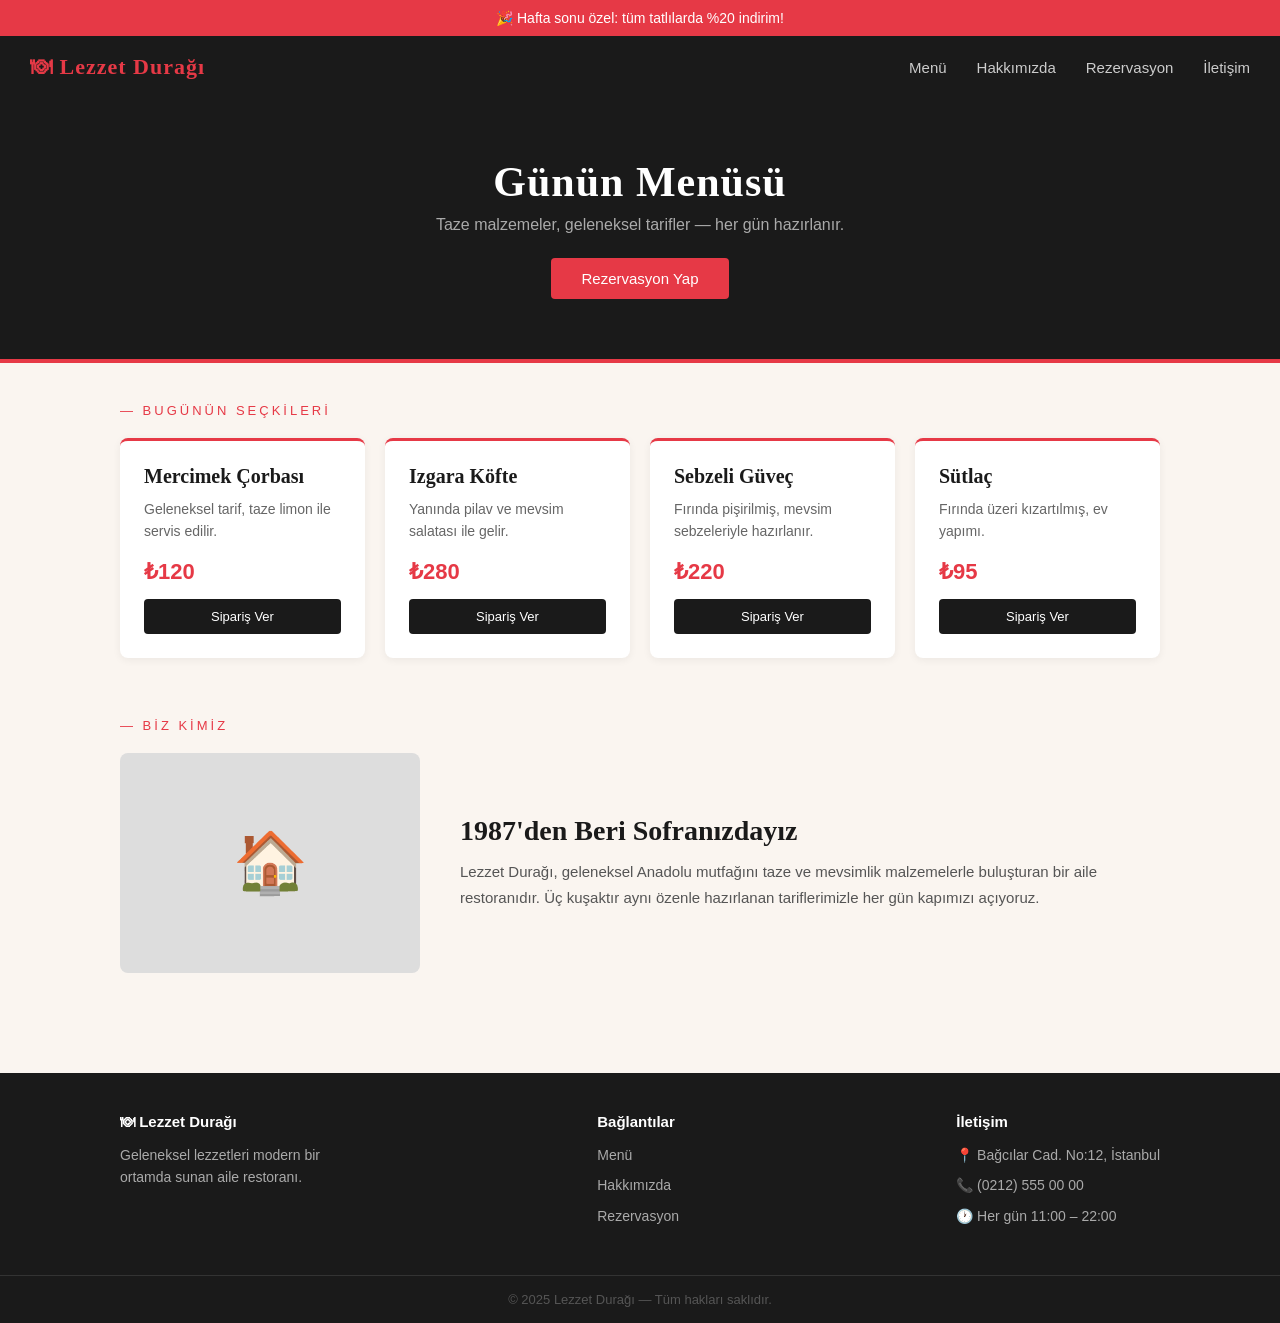
==== commit fe6c7b01: "Initial Commit" ====
--- a/index.html
+++ b/index.html
@@ -1,1231 +1,410 @@
 <!DOCTYPE html>
-<!-- saved from url=(0060)https://mergen.anadolu.edu.tr/courses/3812/assignments/10455 -->
-<html dir="ltr" lang="tr"><head><meta http-equiv="Content-Type" content="text/html; charset=UTF-8">
-  
-  <meta name="viewport" content="width=device-width, initial-scale=1">
-  <meta name="theme-color" content="#334451">
-  
-  <meta name="robots" content="noindex,nofollow">
-  
-  
-  <title>Responsive Uygulama-2</title>
-
-  <link rel="preload" href="https://mergen.anadolu.edu.tr/dist/fonts/lato/extended/Lato-Regular-bd03a2cc27.woff2" as="font" type="font/woff2" crossorigin="anonymous">
-  <link rel="preload" href="https://mergen.anadolu.edu.tr/dist/fonts/lato/extended/Lato-Bold-cccb897485.woff2" as="font" type="font/woff2" crossorigin="anonymous">
-  <link rel="preload" href="https://mergen.anadolu.edu.tr/dist/fonts/lato/extended/Lato-Italic-4eb103b4d1.woff2" as="font" type="font/woff2" crossorigin="anonymous">
-  <link rel="stylesheet" href="./Responsive Uygulama-2_files/fonts-ebd92a888d.css" media="screen">
-  <link rel="stylesheet" href="./Responsive Uygulama-2_files/variables-6ceabaf6137deaa1b310c07895491bdd.css" media="all">
-  <link rel="stylesheet" href="./Responsive Uygulama-2_files/common-d6221007d4.css" media="all">
-  <link rel="stylesheet" href="./Responsive Uygulama-2_files/assignments-25057ff318.css" media="screen">
-  <link rel="stylesheet" href="./Responsive Uygulama-2_files/learning_outcomes-6eb9f6f50a.css" media="screen">
-  <link rel="stylesheet" href="./Responsive Uygulama-2_files/side_tabs_table-cdff9e2bc8.css" media="screen">
-  <link rel="apple-touch-icon" href="https://mergen.anadolu.edu.tr/accounts/1/files/15889/download?verifier=Isp5v6ECF2b2O5B3aTO8utP76B8FKMPwUhqRA3uW">
-  <link rel="icon" type="image/x-icon" href="https://mergen.anadolu.edu.tr/accounts/1/files/15887/download?verifier=hBtdAeBg37EQfCwdco9zKNRleIahH54vqi5cwjSB">
-  <link rel="preload" href="https://mergen.anadolu.edu.tr/dist/javascripts/translations/tr-bc806f5505.json" as="fetch" type="application/json" crossorigin="anonymous">
-  
-  
-  <script>if (navigator.userAgent.match(/(MSIE|Trident\/)/)) location.replace('/ie-is-not-supported.html')</script>
-  <script>
-    INST = {"environment":"production","logPageViews":true,"editorButtons":[{"name":"Markdown","id":2,"favorite":true,"url":"https://lti.wyelearning.com/launch/markdown","icon_url":"https://markdown.wyelearning.com/icon.svg","canvas_icon_class":null,"width":800,"height":520,"use_tray":false,"on_by_default":false,"description":"\u003cp\u003eAuthor markdown in the editor.\u003c/p\u003e\n"}]};
-    ENV = {"ASSET_HOST":null,"active_brand_config_json_url":"/dist/brandable_css/0c61afdea19023bab1672318ca4db567/variables-6ceabaf6137deaa1b310c07895491bdd.json","active_brand_config":{"md5":"0c61afdea19023bab1672318ca4db567","variables":{"ic-brand-header-image":"https://mergen.anadolu.edu.tr/accounts/1/files/149/download?verifier=X5rnnsU73qb1qbu1m7rE7Kz4EeGB5eNhdje5NoQG","ic-brand-mobile-global-nav-logo":"https://mergen.anadolu.edu.tr/accounts/1/files/15886/download?verifier=Irh1P1bH72gtqGIM9b21eziAGYJeX6kOUmJdwD6v","ic-brand-favicon":"https://mergen.anadolu.edu.tr/accounts/1/files/15887/download?verifier=hBtdAeBg37EQfCwdco9zKNRleIahH54vqi5cwjSB","ic-brand-apple-touch-icon":"https://mergen.anadolu.edu.tr/accounts/1/files/15889/download?verifier=Isp5v6ECF2b2O5B3aTO8utP76B8FKMPwUhqRA3uW","ic-brand-msapplication-tile-square":"https://mergen.anadolu.edu.tr/accounts/1/files/15891/download?verifier=n4b70zdfo8n4DbIaQ3JraoAyYmEM7d0UMG1zQOu8","ic-brand-msapplication-tile-wide":"https://mergen.anadolu.edu.tr/accounts/1/files/15892/download?verifier=MUpHMpgHgmBYjndxFsbKBwPCp2nTtU99qtcHxLm7"},"share":false,"name":null,"created_at":"2026-02-19T10:11:38+03:00","js_overrides":"https://mergen.anadolu.edu.tr/accounts/1/files/6328/download?verifier=q9HBQszCZMADfI2VFB9hzodcOqFHncfOO4TfsTYg","css_overrides":"","mobile_js_overrides":"","mobile_css_overrides":"","parent_md5":null},"confetti_branding_enabled":false,"url_to_what_gets_loaded_inside_the_tinymce_editor_css":["/dist/brandable_css/0c61afdea19023bab1672318ca4db567/variables-6ceabaf6137deaa1b310c07895491bdd.css","/dist/brandable_css/new_styles_normal_contrast/bundles/what_gets_loaded_inside_the_tinymce_editor-7a12265b94.css","/dist/brandable_css/no_variables/bundles/fonts-ebd92a888d.css"],"url_for_high_contrast_tinymce_editor_css":["/dist/brandable_css/default/variables-high_contrast-6ceabaf6137deaa1b310c07895491bdd.css","/dist/brandable_css/new_styles_high_contrast/bundles/what_gets_loaded_inside_the_tinymce_editor-a32d9030ac.css","/dist/brandable_css/no_variables/bundles/fonts-ebd92a888d.css"],"captcha_site_key":null,"current_user_id":"37235","current_user_global_id":"10000000037235","current_user_usage_metrics_id":"07b7534faf52d765c0a30d127c48f2041a4c77ef34917389a0e2a7a29f80a954","current_user_roles":["user","student","teacher"],"current_user_is_student":false,"current_user_types":[],"current_user_disabled_inbox":false,"current_user_visited_tabs":null,"discussions_reporting":false,"files_domain":"mergen.anadolu.edu.tr","group_information":null,"DOMAIN_ROOT_ACCOUNT_ID":"10000000000001","DOMAIN_ROOT_ACCOUNT_UUID":"TwDucyQ9LUQkMLgpU4U8b8Qhk7P2cWUH4wBvQXft","CAREER_THEME_URL":null,"CAREER_DARK_THEME_URL":null,"k12":false,"help_link_name":"Yardım","help_link_icon":"help","ADA_CHATBOT_ENABLED":false,"use_high_contrast":false,"auto_show_cc":false,"disable_celebrations":false,"disable_keyboard_shortcuts":false,"LTI_LAUNCH_FRAME_ALLOWANCES":["geolocation *","microphone *","camera *","midi *","encrypted-media *","autoplay *","clipboard-write *","display-capture *"],"DEEP_LINKING_POST_MESSAGE_ORIGIN":"https://mergen.anadolu.edu.tr","comment_library_suggestions_enabled":false,"SETTINGS":{"open_registration":false,"collapse_global_nav":false,"release_notes_badge_disabled":false,"can_add_pronouns":false,"show_sections_in_course_tray":true,"enable_content_a11y_checker":false,"suppress_assignments":false,"filter_speed_grader_by_student_group":false},"RAILS_ENVIRONMENT":"production","use_dyslexic_font":false,"IN_PACED_COURSE":false,"DIRECT_SHARE_ENABLED":true,"CAN_VIEW_CONTENT_SHARES":true,"FEATURES":{"account_level_blackout_dates":false,"assignment_edit_placement_not_on_announcements":false,"a11y_checker_ai_alt_text_generation":false,"a11y_checker_ai_table_caption_generation":false,"a11y_checker_additional_resources":false,"block_content_editor_toolbar_reorder":false,"commons_new_quizzes":false,"consolidated_media_player":false,"courses_popout_sisid":false,"create_external_apps_side_tray_overrides":false,"dashboard_graphql_integration":false,"developer_key_user_agent_alert":false,"disallow_threaded_replies_fix_alert":false,"disallow_threaded_replies_manage":false,"discussion_ai_survey_link":false,"discussion_checkpoints":false,"discussion_permalink":false,"enhanced_course_creation_account_fetching":false,"explicit_latex_typesetting":false,"feature_flag_ui_sorting":false,"files_a11y_rewrite":false,"files_a11y_rewrite_toggle":false,"horizon_course_setting":false,"instui_for_import_page":false,"instui_header":false,"media_links_use_attachment_id":false,"multiselect_gradebook_filters":false,"new_quizzes_media_type":false,"new_quizzes_navigation_updates":false,"new_quizzes_surveys":false,"permanent_page_links":false,"rce_a11y_resize":false,"rce_find_replace":false,"render_both_to_do_lists":false,"scheduled_feedback_releases":false,"speedgrader_studio_media_capture":false,"student_access_token_management":false,"top_navigation_placement_a11y_fixes":false,"validate_call_to_action":false,"block_content_editor_ai_alt_text":false,"ux_list_concluded_courses_in_bp":false,"assign_to_in_edit_pages_rewrite":false,"account_level_mastery_scales":false,"ams_root_account_integration":false,"ams_advanced_content_organization":false,"api_rate_limits":false,"buttons_and_icons_root_account":false,"canvas_apps_sub_account_access":false,"course_pace_allow_bulk_pace_assign":true,"course_pace_download_document":true,"course_pace_draft_state":true,"course_pace_pacing_status_labels":true,"course_pace_pacing_with_mastery_paths":true,"course_pace_time_selection":true,"course_pace_weighted_assignments":true,"course_paces_skip_selected_days":false,"create_course_subaccount_picker":false,"disable_iframe_sandbox_file_show":false,"extended_submission_state":false,"file_verifiers_for_quiz_links":true,"increased_top_nav_pane_size":false,"instui_nav":false,"login_registration_ui_identity":false,"lti_apps_page_ai_translation":false,"lti_apps_page_instructors":false,"lti_asset_processor":false,"lti_asset_processor_discussions":false,"lti_link_to_apps_from_developer_keys":false,"lti_registrations_discover_page":false,"lti_registrations_next":false,"lti_registrations_page":false,"lti_registrations_usage_data":false,"lti_registrations_usage_data_dev":false,"lti_registrations_usage_data_low_usage":false,"lti_registrations_usage_tab":false,"lti_toggle_placements":false,"mobile_offline_mode":false,"modules_requirements_allow_percentage":false,"non_scoring_rubrics":true,"open_tools_in_new_tab":false,"pendo_extended":false,"product_tours":false,"rce_lite_enabled_speedgrader_comments":false,"rce_transform_loaded_content":false,"react_discussions_post":true,"restrict_student_access":false,"rubric_criterion_range":true,"scheduled_page_publication":false,"send_usage_metrics":false,"top_navigation_placement":false,"youtube_migration":false,"widget_dashboard":false,"account_survey_notifications":false,"embedded_release_notes":true,"canvas_k6_theme":false,"lti_asset_processor_course":false,"new_math_equation_handling":true,"youtube_overlay":false,"rce_studio_embed_improvements":false},"current_user":{"id":"37235","anonymous_id":"sqb","display_name":"Ahmet AVCIOĞLU","avatar_image_url":"https://mergen.anadolu.edu.tr/images/messages/avatar-50.png","html_url":"https://mergen.anadolu.edu.tr/about/37235","pronouns":null,"avatar_is_fallback":true,"email":"ahmetavcioglu@anadolu.edu.tr"},"current_user_is_admin":false,"context_asset_string":"course_3812","ping_url":"https://mergen.anadolu.edu.tr/api/v1/courses/3812/ping","TIMEZONE":"Europe/Istanbul","CONTEXT_TIMEZONE":"Europe/Istanbul","LOCALES":["tr","en"],"BIGEASY_LOCALE":"tr_TR","FULLCALENDAR_LOCALE":"tr","MOMENT_LOCALE":"tr","rce_auto_save_max_age_ms":86400000,"K5_USER":false,"USE_CLASSIC_FONT":false,"K5_HOMEROOM_COURSE":false,"K5_SUBJECT_COURSE":false,"LOCALE_TRANSLATION_FILE":"/dist/javascripts/translations/tr-bc806f5505.json","ACCOUNT_ID":"125","user_cache_key":"3dec7a4ead37da3a48ad93d37ccfc834593c6b5e87516ff239131ac82e04fd3359f1af92dafdaa197c632c2bab0fbbcb3250c5ffd1cd19001d3ba30f971015c0","horizon_course":false,"HORIZON_ACCOUNT":false,"current_context":{"id":"3812","name":"ÖYG104    İleri Web Tasarımı","type":"Course","url":"https://mergen.anadolu.edu.tr/courses/3812"},"ASSIGNMENT_POINTS_POSSIBLE":null,"media_comment_asset_string":"user_37235","COURSE_ID":"3812","MODULE_ITEM_ID":null,"ROOT_OUTCOME_GROUP":{"id":"632","title":"ÖYG104    İleri Web Tasarımı","vendor_guid":null,"url":"/api/v1/courses/3812/outcome_groups/632","subgroups_url":"/api/v1/courses/3812/outcome_groups/632/subgroups","outcomes_url":"/api/v1/courses/3812/outcome_groups/632/outcomes","can_edit":true,"import_url":"/api/v1/courses/3812/outcome_groups/632/import","context_id":"3812","context_type":"Course","description":null},"HAS_GRADING_PERIODS":false,"VALID_DATE_RANGE":{"start_at":{"date":null,"date_context":"term"},"end_at":{"date":null,"date_context":"term"}},"POST_TO_SIS":false,"DUE_DATE_REQUIRED_FOR_ACCOUNT":false,"ALLOW_ASSIGN_TO_DIFFERENTIATION_TAGS":false,"CAN_MANAGE_DIFFERENTIATION_TAGS":true,"PEER_REVIEW_ALLOCATION_AND_GRADING_ENABLED":false,"CAN_EDIT_ASSIGNMENTS":true,"SECTION_LIST":[{"id":"1884","name":"ÖYG104    İleri Web Tasarımı","start_at":null,"end_at":null,"override_course_and_term_dates":null}],"FIRST_ANNOTATION_SUBMISSION":false,"speed_grader_url":"/courses/3812/gradebook/speed_grader?assignment_id=10455","RICH_CONTENT_APP_HOST":"rce.anadolu.edu.tr","JWT":"[base64]","RICH_CONTENT_CAN_UPLOAD_FILES":true,"RICH_CONTENT_CAN_EDIT_FILES":true,"RICH_CONTENT_FILES_TAB_DISABLED":false,"RICH_CONTENT_INST_RECORD_TAB_DISABLED":false,"RICH_CONTENT_AI_TEXT_TOOLS":false,"ASSIGNMENT_ID":"10455","PREREQS":{},"EULA_URL":null,"EXTERNAL_TOOLS":[],"PERMISSIONS":{"context":{"read_as_admin":true,"manage_assignments_edit":true},"assignment":{"update":true,"submit":false},"can_manage_groups":true,"manage_rubrics":true},"SIMILARITY_PLEDGE":null,"CONFETTI_ENABLED":false,"EMOJIS_ENABLED":false,"EMOJI_DENY_LIST":null,"USER_ASSET_STRING":"user_37235","OUTCOMES_NEW_DECAYING_AVERAGE_CALCULATION":false,"AI_FEEDBACK_LINK":"https://inst.bid/ai/feedback","CONDITIONAL_RELEASE_SERVICE_ENABLED":true,"CONDITIONAL_RELEASE_ENV":{"assignment":{"id":"10455","title":"Responsive Uygulama-2","description":"\u003cp\u003e\u003ca class=\"instructure_file_link inline_disabled\" title=\"responsive-uygulamav2.html\" href=\"/courses/3812/files/57143?wrap=1\" target=\"_blank\" data-canvas-previewable=\"false\"\u003eresponsive-uygulamav2.html\u003c/a\u003e\u003c/p\u003e","points_possible":100.0,"grading_type":"points","submission_types":"online_upload","grading_scheme":{"A":0.94,"A-":0.9,"B+":0.87,"B":0.84,"B-":0.8,"C+":0.77,"C":0.74,"C-":0.7,"D+":0.67,"D":0.64,"D-":0.61,"F":0.0}},"course_id":"3812","stats_url":"/api/v1/courses/3812/mastery_paths/stats","rule":null},"context_rubric_associations_url":"/courses/3812/rubric_associations","badge_counts":{"submissions":0},"notices":[],"active_context_tab":"assignments"};
-    BRANDABLE_CSS_HANDLEBARS_INDEX = [["new_styles_normal_contrast","new_styles_high_contrast","new_styles_normal_contrast_rtl","new_styles_high_contrast_rtl","new_styles_normal_contrast_dyslexic","new_styles_high_contrast_dyslexic","new_styles_normal_contrast_dyslexic_rtl","new_styles_high_contrast_dyslexic_rtl"],{"10":["4ca0883665",0,"36af48a50e",2,"a41636e39f",4,2,2],"15":["56618073d9",0,"e0395c14db",2,"07ca70c33c",4,2,2],"19":["4dddb72577"],"61":["412093d465","3217c4601d","90b0be9ba9","8cb8f6d171","35f4001bb8","713e148566",2,3],"67":["0e1ea3199c",0,"ed51213f3b",2,"e81c9b0ff6",4,2,2],"71":["99fe805285","8dd13c651a","cfe39eaf16","0ba395e829","902d8bc268","7f6547e6d3",2,3],"06":["aaba4f5b7f",0,"6069ad9929",2,"939ed6b7be",4,2,2],"f0":["a2f2797196",0,0,0,"d4907737a5",4,0,0],"c8":["2aad4a04de","542d9b2b2f","ff4cb194d1","621fa59500","90caa805a2","3348370388",2,3],"1e":["5f3b835b98","a020fc2dc7","a54dafb421","2cabfd7ee9","179b9ae50c","dfba3d1cca",2,3],"0c":["90ac98b154",0,"978f3d1840",2,"00b6d8ea0f",4,2,2],"da":["b8f74281bf","c17120702b","cb7e503cd5","c206b04ff7","58574b6ab2","b2a4b2fc54",2,3],"1d":["9efb174868",0,"34b2819a9e",2,"b4039bc9f5",4,2,2],"08":["d349fb50b2"],"e2":["c062fed9cb"],"9f":["cfd38b9d66",0,0,0,"45c2bb5bd0",4,0,0],"2b":["480c690e46","4b62cc70a9","348de946a1","45b6971eee","643970ba76","222a0ad562",2,3],"2c":["3adba5b83a",0,0,0,"b994eff509",4,0,0],"c2":["be1ffd00cb"],"9c":["035be5b136",0,"c2e7bee7f1",2,"2ad9e51d05",4,2,2],"c5":["b18aae8c4f","8a139cab56","ff07f0535f","e3384ae4d6","5d3057bbfb","0275d28b44",2,3],"f2":["1a7e68637a"]}]
-      REMOTES = {};
-  </script>
-  <script src="./Responsive Uygulama-2_files/variables-6ceabaf6137deaa1b310c07895491bdd.js.indir" defer="defer"></script>
-  <script src="./Responsive Uygulama-2_files/Istanbul-13ded9bf24.js.indir" defer="defer"></script>
-  <script src="./Responsive Uygulama-2_files/Istanbul-13ded9bf24.js.indir" defer="defer"></script>
-  <script src="./Responsive Uygulama-2_files/tr_TR-834f7294d6.js.indir" defer="defer"></script>
-  <script src="./Responsive Uygulama-2_files/tr-chunk-b326ef01ac479dd2.js.indir" defer="defer"></script>
-  <script src="./Responsive Uygulama-2_files/react-entry-be1bde4765d8e661.js.indir" crossorigin="anonymous" defer="defer"></script>
-  <script src="./Responsive Uygulama-2_files/main-entry-df452e9fe8aff618.js.indir" crossorigin="anonymous" defer="defer"></script>
-<script>
-//<![CDATA[
-(window.bundles || (window.bundles = [])).push('assignment_show');
-(window.bundles || (window.bundles = [])).push('edit_rubric');
-(window.bundles || (window.bundles = [])).push('navigation_header');
-//]]>
-</script>
-  
-<style type="text/css"></style><link rel="stylesheet" href="./Responsive Uygulama-2_files/PaginatedView-3adba5b83a.css" data-loaded-by-brandablecss="true"><link rel="stylesheet" href="./Responsive Uygulama-2_files/TreeBrowser-b18aae8c4f.css" data-loaded-by-brandablecss="true"><link rel="stylesheet" href="./Responsive Uygulama-2_files/MoveOutcomeDialog-cfd38b9d66.css" data-loaded-by-brandablecss="true"><style type="text/css">.draggable.dragging {
-  background: white;
-  box-shadow: 2px 2px 4px grey;
-  padding: 1rem;
-}
-
-.draggable.dragging.generated-criterion-row {
-  background:
-    linear-gradient(#f9f7fb, #f9f7fb) padding-box,
-    linear-gradient(to bottom, #7f61b3, #32759c) border-box;
-  border-radius: 0.25rem;
-  border: 2px solid transparent;
-  box-shadow: 2px 2px 4px grey;
-  padding: 1rem;
-}
-
-/* IgniteAI branding for generated rows */
-.generated-criterion-row {
-  background:
-    linear-gradient(#f9f7fb, #f9f7fb) padding-box,
-    linear-gradient(to bottom, #7f61b3, #32759c) border-box;
-  border-radius: 0.25rem;
-  border: 2px solid transparent;
-}
-
-.criterion-row {
-  padding: 1rem 0.75rem;
-  margin-bottom: 0.125rem;
-}
-
-.divided-criterion-row {
-  border-bottom: 1px solid #e0e0e0;
-}
-</style><style type="text/css">.mejs-offscreen{clip:rect(1px 1px 1px 1px);clip:rect(1px,1px,1px,1px);clip-path:polygon(0px 0,0 0,0 0,0 0);position:absolute!important;height:1px;width:1px;overflow:hidden}.mejs-container{position:relative;background:#000;font-family:Helvetica,Arial,serif;text-align:left;vertical-align:top;text-indent:0}.mejs-fill-container,.mejs-fill-container .mejs-container{width:100%;height:100%}.mejs-fill-container{overflow:hidden}.mejs-container:focus{outline:0}.me-plugin{position:absolute}.mejs-embed,.mejs-embed body{width:100%;height:100%;margin:0;padding:0;background:#000;overflow:hidden}.mejs-fullscreen{overflow:hidden!important}.mejs-container-fullscreen{position:fixed;left:0;top:0;right:0;bottom:0;overflow:hidden;z-index:1000}.mejs-container-fullscreen .mejs-mediaelement,.mejs-container-fullscreen video{width:100%;height:100%}.mejs-clear{clear:both}.mejs-background{position:absolute;top:0;left:0}.mejs-mediaelement{position:absolute;top:0;left:0;width:100%;height:100%}.mejs-poster{position:absolute;top:0;left:0;background-size:contain;background-position:50% 50%;background-repeat:no-repeat}:root .mejs-poster img{display:none}.mejs-poster img{border:0;padding:0}.mejs-overlay{position:absolute;top:0;left:0}.mejs-overlay-play{cursor:pointer}.mejs-overlay-button{position:absolute;top:50%;left:50%;width:100px;height:100px;margin:-50px 0 0 -50px;background:url(/dist/webpack-production/ab412966d30a966c.svg) no-repeat}.no-svg .mejs-overlay-button{background-image:url(/dist/webpack-production/403b9897d2f9584a.png)}.mejs-overlay:hover .mejs-overlay-button{background-position:0 -100px}.mejs-overlay-loading{position:absolute;top:50%;left:50%;width:80px;height:80px;margin:-40px 0 0 -40px;background:#333;background:url(/dist/webpack-production/019e02a0194687d6.png);background:rgba(0,0,0,.9);background:-webkit-gradient(linear,0 0,0 100%,from(rgba(50,50,50,.9)),to(rgba(0,0,0,.9)));background:-webkit-linear-gradient(top,rgba(50,50,50,.9),rgba(0,0,0,.9));background:-moz-linear-gradient(top,rgba(50,50,50,.9),rgba(0,0,0,.9));background:-o-linear-gradient(top,rgba(50,50,50,.9),rgba(0,0,0,.9));background:-ms-linear-gradient(top,rgba(50,50,50,.9),rgba(0,0,0,.9));background:linear-gradient(rgba(50,50,50,.9),rgba(0,0,0,.9))}.mejs-overlay-loading span{display:block;width:80px;height:80px;background:transparent url(/dist/webpack-production/3d2aa6c0efad5113.gif) 50% 50% no-repeat}.mejs-container .mejs-controls{position:absolute;list-style-type:none;margin:0;padding:0;bottom:0;left:0;background:url(/dist/webpack-production/019e02a0194687d6.png);background:rgba(0,0,0,.7);background:-webkit-gradient(linear,0 0,0 100%,from(rgba(50,50,50,.7)),to(rgba(0,0,0,.7)));background:-webkit-linear-gradient(top,rgba(50,50,50,.7),rgba(0,0,0,.7));background:-moz-linear-gradient(top,rgba(50,50,50,.7),rgba(0,0,0,.7));background:-o-linear-gradient(top,rgba(50,50,50,.7),rgba(0,0,0,.7));background:-ms-linear-gradient(top,rgba(50,50,50,.7),rgba(0,0,0,.7));background:linear-gradient(rgba(50,50,50,.7),rgba(0,0,0,.7));height:30px;width:100%}.mejs-container .mejs-controls div{list-style-type:none;background-image:none;display:block;float:left;margin:0;padding:0;width:26px;height:26px;font-size:11px;line-height:11px;font-family:Helvetica,Arial,serif;border:0}.mejs-controls .mejs-button button{cursor:pointer;display:block;font-size:0;line-height:0;text-decoration:none;margin:7px 5px;padding:0;position:absolute;height:16px;width:16px;border:0;background:transparent url(/dist/webpack-production/e63625629c427008.svg) no-repeat}.no-svg .mejs-controls .mejs-button button{background-image:url(/dist/webpack-production/21af56cf08cc9170.png)}.mejs-controls .mejs-button button:focus{outline:dotted 1px #999}.mejs-container .mejs-controls .mejs-time{color:#fff;display:block;height:17px;width:auto;padding:10px 3px 0;overflow:hidden;text-align:center;-moz-box-sizing:content-box;-webkit-box-sizing:content-box;box-sizing:content-box}.mejs-container .mejs-controls .mejs-time a{color:#fff;font-size:11px;line-height:12px;display:block;float:left;margin:1px 2px 0 0;width:auto}.mejs-controls .mejs-play button{background-position:0 0}.mejs-controls .mejs-pause button{background-position:0 -16px}.mejs-controls .mejs-stop button{background-position:-112px 0}.mejs-controls div.mejs-time-rail{direction:ltr;width:200px;padding-top:5px}.mejs-controls .mejs-time-rail span,.mejs-controls .mejs-time-rail a{display:block;position:absolute;width:180px;height:10px;-webkit-border-radius:2px;-moz-border-radius:2px;border-radius:2px;cursor:pointer}.mejs-controls .mejs-time-rail .mejs-time-total{margin:5px;background:#333;background:rgba(50,50,50,.8);background:-webkit-gradient(linear,0 0,0 100%,from(rgba(30,30,30,.8)),to(rgba(60,60,60,.8)));background:-webkit-linear-gradient(top,rgba(30,30,30,.8),rgba(60,60,60,.8));background:-moz-linear-gradient(top,rgba(30,30,30,.8),rgba(60,60,60,.8));background:-o-linear-gradient(top,rgba(30,30,30,.8),rgba(60,60,60,.8));background:-ms-linear-gradient(top,rgba(30,30,30,.8),rgba(60,60,60,.8));background:linear-gradient(rgba(30,30,30,.8),rgba(60,60,60,.8))}.mejs-controls .mejs-time-rail .mejs-time-buffering{width:100%;background-image:-o-linear-gradient(-45deg,rgba(255,255,255,.15) 25%,transparent 25%,transparent 50%,rgba(255,255,255,.15) 50%,rgba(255,255,255,.15) 75%,transparent 75%,transparent);background-image:-webkit-gradient(linear,0 100%,100% 0,color-stop(0.25,rgba(255,255,255,.15)),color-stop(0.25,transparent),color-stop(0.5,transparent),color-stop(0.5,rgba(255,255,255,.15)),color-stop(0.75,rgba(255,255,255,.15)),color-stop(0.75,transparent),to(transparent));background-image:-webkit-linear-gradient(-45deg,rgba(255,255,255,.15) 25%,transparent 25%,transparent 50%,rgba(255,255,255,.15) 50%,rgba(255,255,255,.15) 75%,transparent 75%,transparent);background-image:-moz-linear-gradient(-45deg,rgba(255,255,255,.15) 25%,transparent 25%,transparent 50%,rgba(255,255,255,.15) 50%,rgba(255,255,255,.15) 75%,transparent 75%,transparent);background-image:-ms-linear-gradient(-45deg,rgba(255,255,255,.15) 25%,transparent 25%,transparent 50%,rgba(255,255,255,.15) 50%,rgba(255,255,255,.15) 75%,transparent 75%,transparent);background-image:linear-gradient(-45deg,rgba(255,255,255,.15) 25%,transparent 25%,transparent 50%,rgba(255,255,255,.15) 50%,rgba(255,255,255,.15) 75%,transparent 75%,transparent);-webkit-background-size:15px 15px;-moz-background-size:15px 15px;-o-background-size:15px 15px;background-size:15px 15px;-webkit-animation:buffering-stripes 2s linear infinite;-moz-animation:buffering-stripes 2s linear infinite;-ms-animation:buffering-stripes 2s linear infinite;-o-animation:buffering-stripes 2s linear infinite;animation:buffering-stripes 2s linear infinite}@-webkit-keyframes buffering-stripes{from{background-position:0 0}to{background-position:30px 0}}@-moz-keyframes buffering-stripes{from{background-position:0 0}to{background-position:30px 0}}@-ms-keyframes buffering-stripes{from{background-position:0 0}to{background-position:30px 0}}@-o-keyframes buffering-stripes{from{background-position:0 0}to{background-position:30px 0}}@keyframes buffering-stripes{from{background-position:0 0}to{background-position:30px 0}}.mejs-controls .mejs-time-rail .mejs-time-loaded{background:#3caac8;background:rgba(60,170,200,.8);background:-webkit-gradient(linear,0 0,0 100%,from(rgba(44,124,145,.8)),to(rgba(78,183,212,.8)));background:-webkit-linear-gradient(top,rgba(44,124,145,.8),rgba(78,183,212,.8));background:-moz-linear-gradient(top,rgba(44,124,145,.8),rgba(78,183,212,.8));background:-o-linear-gradient(top,rgba(44,124,145,.8),rgba(78,183,212,.8));background:-ms-linear-gradient(top,rgba(44,124,145,.8),rgba(78,183,212,.8));background:linear-gradient(rgba(44,124,145,.8),rgba(78,183,212,.8));width:0}.mejs-controls .mejs-time-rail .mejs-time-current{background:#fff;background:rgba(255,255,255,.8);background:-webkit-gradient(linear,0 0,0 100%,from(rgba(255,255,255,.9)),to(rgba(200,200,200,.8)));background:-webkit-linear-gradient(top,rgba(255,255,255,.9),rgba(200,200,200,.8));background:-moz-linear-gradient(top,rgba(255,255,255,.9),rgba(200,200,200,.8));background:-o-linear-gradient(top,rgba(255,255,255,.9),rgba(200,200,200,.8));background:-ms-linear-gradient(top,rgba(255,255,255,.9),rgba(200,200,200,.8));background:linear-gradient(rgba(255,255,255,.9),rgba(200,200,200,.8));width:0}.mejs-controls .mejs-time-rail .mejs-time-handle{display:none;position:absolute;margin:0;width:10px;background:#fff;-webkit-border-radius:5px;-moz-border-radius:5px;border-radius:5px;cursor:pointer;border:solid 2px #333;top:-2px;text-align:center}.mejs-controls .mejs-time-rail .mejs-time-float{position:absolute;display:none;background:#eee;width:36px;height:17px;border:solid 1px #333;top:-26px;margin-left:-18px;text-align:center;color:#111}.mejs-controls .mejs-time-rail .mejs-time-float-current{margin:2px;width:30px;display:block;text-align:center;left:0}.mejs-controls .mejs-time-rail .mejs-time-float-corner{position:absolute;display:block;width:0;height:0;line-height:0;border:solid 5px #eee;border-color:#eee transparent transparent;-webkit-border-radius:0;-moz-border-radius:0;border-radius:0;top:15px;left:13px}.mejs-long-video .mejs-controls .mejs-time-rail .mejs-time-float{width:48px}.mejs-long-video .mejs-controls .mejs-time-rail .mejs-time-float-current{width:44px}.mejs-long-video .mejs-controls .mejs-time-rail .mejs-time-float-corner{left:18px}.mejs-controls .mejs-fullscreen-button button{background-position:-32px 0}.mejs-controls .mejs-unfullscreen button{background-position:-32px -16px}.mejs-controls .mejs-volume-button{}.mejs-controls .mejs-mute button{background-position:-16px -16px}.mejs-controls .mejs-unmute button{background-position:-16px 0}.mejs-controls .mejs-volume-button{position:relative}.mejs-controls .mejs-volume-button .mejs-volume-slider{height:115px;width:25px;background:url(/dist/webpack-production/019e02a0194687d6.png);background:rgba(50,50,50,.7);-webkit-border-radius:0;-moz-border-radius:0;border-radius:0;top:-115px;left:0;z-index:1;position:absolute;margin:0}.mejs-controls .mejs-volume-button:hover{-webkit-border-radius:0 0 4px 4px;-moz-border-radius:0 0 4px 4px;border-radius:0 0 4px 4px}.mejs-controls .mejs-volume-button .mejs-volume-slider .mejs-volume-total{position:absolute;left:11px;top:8px;width:2px;height:100px;background:#ddd;background:rgba(255,255,255,.5);margin:0}.mejs-controls .mejs-volume-button .mejs-volume-slider .mejs-volume-current{position:absolute;left:11px;top:8px;width:2px;height:100px;background:#ddd;background:rgba(255,255,255,.9);margin:0}.mejs-controls .mejs-volume-button .mejs-volume-slider .mejs-volume-handle{position:absolute;left:4px;top:-3px;width:16px;height:6px;background:#ddd;background:rgba(255,255,255,.9);cursor:N-resize;-webkit-border-radius:1px;-moz-border-radius:1px;border-radius:1px;margin:0}.mejs-controls a.mejs-horizontal-volume-slider{height:26px;width:56px;position:relative;display:block;float:left;vertical-align:middle}.mejs-controls .mejs-horizontal-volume-slider .mejs-horizontal-volume-total{position:absolute;left:0;top:11px;width:50px;height:8px;margin:0;padding:0;font-size:1px;-webkit-border-radius:2px;-moz-border-radius:2px;border-radius:2px;background:#333;background:rgba(50,50,50,.8);background:-webkit-gradient(linear,0 0,0 100%,from(rgba(30,30,30,.8)),to(rgba(60,60,60,.8)));background:-webkit-linear-gradient(top,rgba(30,30,30,.8),rgba(60,60,60,.8));background:-moz-linear-gradient(top,rgba(30,30,30,.8),rgba(60,60,60,.8));background:-o-linear-gradient(top,rgba(30,30,30,.8),rgba(60,60,60,.8));background:-ms-linear-gradient(top,rgba(30,30,30,.8),rgba(60,60,60,.8));background:linear-gradient(rgba(30,30,30,.8),rgba(60,60,60,.8))}.mejs-controls .mejs-horizontal-volume-slider .mejs-horizontal-volume-current{position:absolute;left:0;top:11px;width:50px;height:8px;margin:0;padding:0;font-size:1px;-webkit-border-radius:2px;-moz-border-radius:2px;border-radius:2px;background:#fff;background:rgba(255,255,255,.8);background:-webkit-gradient(linear,0 0,0 100%,from(rgba(255,255,255,.9)),to(rgba(200,200,200,.8)));background:-webkit-linear-gradient(top,rgba(255,255,255,.9),rgba(200,200,200,.8));background:-moz-linear-gradient(top,rgba(255,255,255,.9),rgba(200,200,200,.8));background:-o-linear-gradient(top,rgba(255,255,255,.9),rgba(200,200,200,.8));background:-ms-linear-gradient(top,rgba(255,255,255,.9),rgba(200,200,200,.8));background:linear-gradient(rgba(255,255,255,.9),rgba(200,200,200,.8))}.mejs-controls .mejs-horizontal-volume-slider .mejs-horizontal-volume-handle{display:none}.mejs-controls .mejs-captions-button{position:relative}.mejs-controls .mejs-captions-button button{background-position:-48px 0}.mejs-controls .mejs-captions-button .mejs-captions-selector{position:absolute;bottom:26px;right:-51px;width:85px;height:100px;background:url(/dist/webpack-production/019e02a0194687d6.png);background:rgba(50,50,50,.7);border:solid 1px transparent;padding:10px 10px 0;overflow:hidden;-webkit-border-radius:0;-moz-border-radius:0;border-radius:0}.mejs-controls .mejs-captions-button .mejs-captions-selector ul{margin:0;padding:0;display:block;list-style-type:none!important;overflow:hidden}.mejs-controls .mejs-captions-button .mejs-captions-selector ul li{margin:0 0 6px;padding:0;list-style-type:none!important;display:block;color:#fff;overflow:hidden}.mejs-controls .mejs-captions-button .mejs-captions-selector ul li input{clear:both;float:left;margin:3px 3px 0 5px}.mejs-controls .mejs-captions-button .mejs-captions-selector ul li label{width:55px;float:left;padding:4px 0 0;line-height:15px;font-family:Helvetica,Arial,serif;font-size:10px}.mejs-controls .mejs-captions-button .mejs-captions-translations{font-size:10px;margin:0 0 5px}.mejs-chapters{position:absolute;top:0;left:0;border-right:solid 1px #fff;width:10000px;z-index:1}.mejs-chapters .mejs-chapter{position:absolute;float:left;background:#222;background:rgba(0,0,0,.7);background:-webkit-gradient(linear,0 0,0 100%,from(rgba(50,50,50,.7)),to(rgba(0,0,0,.7)));background:-webkit-linear-gradient(top,rgba(50,50,50,.7),rgba(0,0,0,.7));background:-moz-linear-gradient(top,rgba(50,50,50,.7),rgba(0,0,0,.7));background:-o-linear-gradient(top,rgba(50,50,50,.7),rgba(0,0,0,.7));background:-ms-linear-gradient(top,rgba(50,50,50,.7),rgba(0,0,0,.7));background:linear-gradient(rgba(50,50,50,.7),rgba(0,0,0,.7));filter:progid:DXImageTransform.Microsoft.Gradient(GradientType=0, startColorstr=#323232, endColorstr=#000000);overflow:hidden;border:0}.mejs-chapters .mejs-chapter .mejs-chapter-block{font-size:11px;color:#fff;padding:5px;display:block;border-right:solid 1px #333;border-bottom:solid 1px #333;cursor:pointer}.mejs-chapters .mejs-chapter .mejs-chapter-block-last{border-right:0}.mejs-chapters .mejs-chapter .mejs-chapter-block:hover{background:#666;background:rgba(102,102,102,.7);background:-webkit-gradient(linear,0 0,0 100%,from(rgba(102,102,102,.7)),to(rgba(50,50,50,.6)));background:-webkit-linear-gradient(top,rgba(102,102,102,.7),rgba(50,50,50,.6));background:-moz-linear-gradient(top,rgba(102,102,102,.7),rgba(50,50,50,.6));background:-o-linear-gradient(top,rgba(102,102,102,.7),rgba(50,50,50,.6));background:-ms-linear-gradient(top,rgba(102,102,102,.7),rgba(50,50,50,.6));background:linear-gradient(rgba(102,102,102,.7),rgba(50,50,50,.6));filter:progid:DXImageTransform.Microsoft.Gradient(GradientType=0, startColorstr=#666666, endColorstr=#323232)}.mejs-chapters .mejs-chapter .mejs-chapter-block .ch-title{font-size:12px;font-weight:700;display:block;white-space:nowrap;text-overflow:ellipsis;margin:0 0 3px;line-height:12px}.mejs-chapters .mejs-chapter .mejs-chapter-block .ch-timespan{font-size:12px;line-height:12px;margin:3px 0 4px;display:block;white-space:nowrap;text-overflow:ellipsis}.mejs-captions-layer{position:absolute;bottom:0;left:0;text-align:center;line-height:20px;font-size:16px;color:#fff}.mejs-captions-layer a{color:#fff;text-decoration:underline}.mejs-captions-layer[lang=ar]{font-size:20px;font-weight:400}.mejs-captions-position{position:absolute;width:100%;bottom:15px;left:0}.mejs-captions-position-hover{bottom:35px}.mejs-captions-text,.mejs__captions-text *{padding:0;background:url(/dist/webpack-production/019e02a0194687d6.png);background:rgba(20,20,20,.5);white-space:pre-wrap;-webkit-box-shadow:5px 0 0 rgba(20,20,20,.5),-5px 0 0 rgba(20,20,20,.5);box-shadow:5px 0 0 rgba(20,20,20,.5),-5px 0 0 rgba(20,20,20,.5)}.me-cannotplay{}.me-cannotplay a{color:#fff;font-weight:700}.me-cannotplay span{padding:15px;display:block}.mejs-controls .mejs-loop-off button{background-position:-64px -16px}.mejs-controls .mejs-loop-on button{background-position:-64px 0}.mejs-controls .mejs-backlight-off button{background-position:-80px -16px}.mejs-controls .mejs-backlight-on button{background-position:-80px 0}.mejs-controls .mejs-picturecontrols-button{background-position:-96px 0}.mejs-contextmenu{position:absolute;width:150px;padding:10px;border-radius:4px;top:0;left:0;background:#fff;border:solid 1px #999;z-index:1001}.mejs-contextmenu .mejs-contextmenu-separator{height:1px;font-size:0;margin:5px 6px;background:#333}.mejs-contextmenu .mejs-contextmenu-item{font-family:Helvetica,Arial,serif;font-size:12px;padding:4px 6px;cursor:pointer;color:#333}.mejs-contextmenu .mejs-contextmenu-item:hover{background:#2C7C91;color:#fff}.mejs-controls .mejs-sourcechooser-button{position:relative}.mejs-controls .mejs-sourcechooser-button button{background-position:-128px 0}.mejs-controls .mejs-sourcechooser-button .mejs-sourcechooser-selector{position:absolute;bottom:26px;right:-10px;width:130px;height:100px;background:url(/dist/webpack-production/019e02a0194687d6.png);background:rgba(50,50,50,.7);border:solid 1px transparent;padding:10px;overflow:hidden;-webkit-border-radius:0;-moz-border-radius:0;border-radius:0}.mejs-controls .mejs-sourcechooser-button .mejs-sourcechooser-selector ul{margin:0;padding:0;display:block;list-style-type:none!important;overflow:hidden}.mejs-controls .mejs-sourcechooser-button .mejs-sourcechooser-selector ul li{margin:0 0 6px;padding:0;list-style-type:none!important;display:block;color:#fff;overflow:hidden}.mejs-controls .mejs-sourcechooser-button .mejs-sourcechooser-selector ul li input{clear:both;float:left;margin:3px 3px 0 5px}.mejs-controls .mejs-sourcechooser-button .mejs-sourcechooser-selector ul li label{width:100px;float:left;padding:4px 0 0;line-height:15px;font-family:Helvetica,Arial,serif;font-size:10px}.mejs-postroll-layer{position:absolute;bottom:0;left:0;width:100%;height:100%;background:url(/dist/webpack-production/019e02a0194687d6.png);background:rgba(50,50,50,.7);z-index:1000;overflow:hidden}.mejs-postroll-layer-content{width:100%;height:100%}.mejs-postroll-close{position:absolute;right:0;top:0;background:url(/dist/webpack-production/019e02a0194687d6.png);background:rgba(50,50,50,.7);color:#fff;padding:4px;z-index:100;cursor:pointer}div.mejs-speed-button{width:46px!important;position:relative}.mejs-controls .mejs-button.mejs-speed-button button{background:transparent;width:36px;font-size:11px;line-height:normal;color:#fff}.mejs-controls .mejs-speed-button .mejs-speed-selector{position:absolute;top:-100px;left:-10px;width:60px;height:100px;background:url(/dist/webpack-production/019e02a0194687d6.png);background:rgba(50,50,50,.7);border:solid 1px transparent;padding:0;overflow:hidden;-webkit-border-radius:0;-moz-border-radius:0;border-radius:0}.mejs-controls .mejs-speed-button .mejs-speed-selector ul li label.mejs-speed-selected{color:rgba(33,248,248,1)}.mejs-controls .mejs-speed-button .mejs-speed-selector ul{margin:0;padding:0;display:block;list-style-type:none!important;overflow:hidden}.mejs-controls .mejs-speed-button .mejs-speed-selector ul li{margin:0 0 6px;padding:0 10px;list-style-type:none!important;display:block;color:#fff;overflow:hidden}.mejs-controls .mejs-speed-button .mejs-speed-selector ul li input{clear:both;float:left;margin:3px 3px 0 5px}.mejs-controls .mejs-speed-button .mejs-speed-selector ul li label{width:60px;float:left;padding:4px 0 0;line-height:15px;font-family:Helvetica,Arial,serif;font-size:11px;color:#fff;margin-left:5px;cursor:pointer}.mejs-controls .mejs-speed-button .mejs-speed-selector ul li:hover{background-color:#c8c8c8!important;background-color:rgba(255,255,255,.4)!important}.mejs-controls .mejs-button.mejs-jump-forward-button{background:transparent url(/dist/webpack-production/1b04fe65cf397777.png) no-repeat 3px 3px}.mejs-controls .mejs-button.mejs-jump-forward-button button{background:transparent;font-size:9px;line-height:normal;color:#fff}.mejs-controls .mejs-button.mejs-skip-back-button{background:transparent url(/dist/webpack-production/83bc028944a3cf2a.png) no-repeat 3px 3px}.mejs-controls .mejs-button.mejs-skip-back-button button{background:transparent;font-size:9px;line-height:normal;color:#fff}</style><style type="text/css">/*
- * Copyright (C) 2014 - present Instructure, Inc.
- *
- * This file is part of Canvas.
- *
- * Canvas is free software: you can redistribute it and/or modify it under
- * the terms of the GNU Affero General Public License as published by the Free
- * Software Foundation, version 3 of the License.
- *
- * Canvas is distributed in the hope that it will be useful, but WITHOUT ANY
- * WARRANTY; without even the implied warranty of MERCHANTABILITY or FITNESS FOR
- * A PARTICULAR PURPOSE. See the GNU Affero General Public License for more
- * details.
- *
- * You should have received a copy of the GNU Affero General Public License along
- * with this program. If not, see <http://www.gnu.org/licenses/>.
- */
-
-/* customizations to mediaelementplayer css */
-
-/*
-  Because this file is not proccessed by our brandable_css sass pipeline,
-  it cannot use our sass-direction helpers. So we have to handle RTL manually
-  by putting direction-specific styles in [dir="ltr"] or [dir="rtl"] blocks.
-*/
-/* stylelint-disable property-disallowed-list, declaration-property-value-disallowed-list */
-
-/* good menu widths */
-.mejs-sourcechooser-selector {
-  width: 160px;
-}
-.mejs-sourcechooser-selector label {
-  width: 160px !important;
-}
-
-.mejs-captions-selector {
-  width: 105px;
-}
-[dir="ltr"]  .mejs-captions-selector { text-align: left }
-[dir="rtl"]  .mejs-captions-selector { text-align: right }
-
-.mejs-captions-selector label {
-  width: 70px !important;
-}
-
-/* Subtitile upload link */
-.mejs-captions-selector .upload-track {
-  color: white;
-  margin-top: 3px;
-  margin-bottom: 5px;
-}
-[dir="ltr"] .mejs-captions-selector .upload-track {
-  margin-right: 0px;
-  margin-left: 5px;
-  float: left;
-}
-[dir="rtl"] .mejs-captions-selector .upload-track {
-  margin-left: 0px;
-  margin-right: 5px;
-  float: right;
-}
-
-/* inherited caption "?" icon for tooltip */
-.mejs-captions-selector .track-tip-container {
-  position: absolute;
-  top: 5px;
-}
-
-/* "x" button to remove a subtitle */
-.mejs-captions-selector a[data-remove] {
-  position: absolute;
-  top: 5px;
-  color: white;
-}
-[dir="ltr"] .mejs-captions-selector a[data-remove] { right: 5px }
-[dir="rtl"] .mejs-captions-selector a[data-remove] { left: 5px }
-
-[dir="ltr"] .mejs-captions-selector .track-tip-container { right: 6px }
-[dir="rtl"] .mejs-captions-selector .track-tip-container { left: 6px }
-
-
-/* style menu items without a radio button */
-.mejs-button [role="menu"] {
-  padding: 0 !important;
-}
- /* compensate for above 0 padding */
- .mejs-button [role="menu"] ul li {
-  position: relative;
-  padding: 0 10px !important;
-}
-/* add a hover effect */
-.mejs-button [role="menu"] ul li:hover {
-  background-color: #c8c8c8 !important;
-  background-color: rgba(255, 255, 255, 0.4) !important;
-}
-.mejs-button [role="menu"] ul li input {
-  border: 0;
-  clip: rect(0 0 0 0);
-  position: absolute;
-  overflow: hidden;
-  margin: -1px;
-  padding: 0;
-  width: 1px;
-  height: 1px;
-}
-
-.mejs-button [role="menu"] ul li input[type="radio"]:not(:checked)+span {
-  display: none;
-}
-
-.mejs-button [role="menu"] ul li input[type="radio"]:checked+span {
-  display: inline;
-  position: absolute;
-  top: 5px;
-  left: 2px;
-}
-
-.mejs-button [role="menu"] ul li label {
-  cursor: pointer;
-}
-[dir="ltr"] .mejs-button [role="menu"] ul li label { margin-left: 5px }
-[dir="rtl"] .mejs-button [role="menu"] ul li label { margin-right: 5px }
-
-
-.mejs-button [role="menu"] label.mejs-selected {
-  color: #21f8f8 !important;
-}
-
-.mejs-button.mejs-speed-button .mejs-speed-selector{
-  height: 150px;
-}
-.mejs-button.mejs-speed-button .mejs-speed-selector li, label { margin-bottom: 0px; }
-
-/* stylelint-enable property-disallowed-list, declaration-property-value-disallowed-list */
-</style><style type="text/css">._annotation-overlay_1kxzn_1{position:absolute;top:0;right:0;bottom:0;left:0;-webkit-user-select:none;user-select:none;z-index:1;background-color:#000c;display:flex;flex-direction:column;justify-content:center;align-items:center}._media-buffering-indicator_1fwjr_1{position:absolute;top:0;left:0;width:100%;height:100%;display:flex;align-items:center;justify-content:center;pointer-events:none;opacity:0;z-index:1;background-color:#00000080;transition:opacity .2s ease}[data-media-player][data-buffering] ._media-buffering-spinner_1fwjr_17{pointer-events:none;animation:_media-buffering-spin_1fwjr_17 1s linear infinite}._media-buffering-track_1fwjr_22{color:#f5f5f5;opacity:.25}._media-buffering-track-fill_1fwjr_27{color:var(--media-brand, #f5f5f5);opacity:.75}[data-media-player][data-buffering] ._media-buffering-indicator_1fwjr_1{opacity:1}@keyframes _media-buffering-spin_1fwjr_17{to{transform:rotate(360deg)}}._controls-overlay_12udo_1{display:flex;position:absolute;gap:.5rem;padding:1rem;top:0;right:0;bottom:0;left:0;align-items:start;justify-content:end;pointer-events:none}._keyboard-shortcuts-overlay_12udo_12{position:absolute;top:0;right:0;bottom:0;left:0;background-color:#000000b3;color:#fff;padding:1.5rem;-webkit-user-select:none;user-select:none;overflow-y:auto;display:flex;flex-direction:column;align-items:center;z-index:1}._keyboard-shortcuts-overlay_12udo_12 header{width:100%;display:flex;justify-content:space-between;align-items:center;margin-bottom:1.5rem}:is(._keyboard-shortcuts-overlay_12udo_12 header) h2{font-size:1rem;font-weight:500;margin:0}@container player (width > 400px) and (height > 300px){:is(._keyboard-shortcuts-overlay_12udo_12 header) h2{font-size:1.5rem}}._keyboard-shortcuts-overlay_12udo_12 table{width:100%;max-width:54rem;padding:0;border-collapse:collapse}@container player (width > 400px) and (height > 300px){._keyboard-shortcuts-overlay_12udo_12 table{padding:2rem}}:is(._keyboard-shortcuts-overlay_12udo_12 table) tr{border-bottom:1px solid rgba(232 234 236 / .2)}:is(._keyboard-shortcuts-overlay_12udo_12 table) tbody tr:last-child{border-bottom:none}:is(._keyboard-shortcuts-overlay_12udo_12 table) th,:is(._keyboard-shortcuts-overlay_12udo_12 table) td{text-align:left;font-size:.75rem;line-height:1.5}@container player (width > 400px) and (height > 300px){:is(._keyboard-shortcuts-overlay_12udo_12 table) th,:is(._keyboard-shortcuts-overlay_12udo_12 table) td{font-size:.875rem}}@container player (width >= 720px) and (height > 300px){:is(._keyboard-shortcuts-overlay_12udo_12 table) th,:is(._keyboard-shortcuts-overlay_12udo_12 table) td{font-size:1rem}}._keyboard-shortcuts-overlay_12udo_12 ._screen-reader-content_12udo_77{width:.0625rem;height:.0625rem;margin:-.0625rem;padding:0;position:absolute;top:0;inset-inline-start:0;overflow:hidden;clip:rect(0 0 0 0);border:0}._keyboard-shortcuts-button_12udo_91{opacity:0;margin-right:auto}._keyboard-shortcuts-button_12udo_91:focus-visible{opacity:1;pointer-events:auto}._kebab-menu-button_12udo_101{width:2.25rem;height:2.25rem;display:flex;align-items:center;justify-content:center;border-radius:var(--radius-2);border:1px solid var(--controls-layout-border-color);background-color:var(--controls-layout-bg-color);opacity:1;pointer-events:auto;transition:opacity;transition-duration:0s;transition-timing-function:linear;transition-delay:0s;cursor:pointer;color:inherit}._kebab-menu-button_12udo_101 svg{color:var(--media-button-icon-color);flex-shrink:0}._kebab-menu-button_12udo_101:focus-visible{outline:var(--focus-ring)}._kebab-menu-button_12udo_101:hover{background-color:var(--media-button-icon-hover-color, #e0e0e0)}._kebab-menu_12udo_101{display:flex;flex-direction:column;min-width:200px;pointer-events:auto;background-color:var(--settings-menu-bg-color, white);border:1px solid var(--controls-layout-border-color);border-radius:var(--radius-2);padding-top:.25rem;padding-bottom:.25rem;z-index:1000;filter:drop-shadow(0 .125rem .1875rem rgba(0 0 0 / .5))}._kebab-menu-item_12udo_151{font-family:inherit;font-size:1rem;line-height:1;height:36px;text-rendering:geometricprecision;display:flex;align-items:center;gap:.5rem;padding:0 11px;border:none;outline:none;background-color:transparent;cursor:pointer;color:var(--text-body-color, #273540);touch-action:manipulation;-webkit-user-select:none;-webkit-tap-highlight-color:transparent}._kebab-menu-item_12udo_151:hover,._kebab-menu-item_12udo_151:focus{color:var(--settings-media-hover-color, white);background-color:var(--settings-media-hover-bg-color, rgb(43 122 188))}[data-media-player][data-playing] ._kebab-menu-button_12udo_101,[data-media-player][data-playing] ._kebab-menu-button_12udo_101[aria-expanded=true]{opacity:0;transition-delay:2s;transition-duration:.2s}[data-media-player][data-fullscreen]:not([data-paused]) ._kebab-menu-button_12udo_101{opacity:0;transition-delay:0s;transition-duration:.2s}[data-media-player][data-playing] ._kebab-menu-button_12udo_101[aria-expanded=true]{transition-delay:0s;opacity:1}@media (pointer: fine){[data-media-player][data-fullscreen][data-controls] ._kebab-menu-button_12udo_101,[data-media-player][data-playing] ._kebab-menu-button_12udo_101:focus-visible,[data-media-player][data-playing]:not([data-fullscreen]):hover ._kebab-menu-button_12udo_101{transition-delay:0s;opacity:1}}._close-button_12udo_209{background-color:transparent;border:none;cursor:pointer;color:#fff;display:flex;align-items:center;justify-content:center;box-sizing:border-box;padding:0;width:2.25rem;height:2.25rem}._arrow_12udo_223{fill:var(--settings-menu-bg-color, #273540);filter:drop-shadow(0px 1px 0px var(--controls-layout-border-color))}._container_15ptq_1{display:flex;gap:1rem;flex:1 0 auto;pointer-events:none}._button_15ptq_8{-webkit-user-select:none;user-select:none;font-family:inherit;font-size:1rem;line-height:1;pointer-events:auto;color:#fff;border:none;cursor:pointer;display:flex;align-items:center;justify-content:center;gap:10px;padding:10px;border-radius:4px;background-color:#000c}._button_15ptq_8:focus-visible{outline:var(--focus-ring, 2px solid #2b7abc)}._captions_1mt3b_1{position:absolute;top:0;right:0;bottom:0;left:0;display:flex;flex-direction:column;justify-content:var(--captions-justify-content, end);align-items:center;padding:var(--spacing-3);transition:padding-bottom .1s ease-in-out;transition-delay:.3s}[data-fullscreen][data-controls]:not(:has([data-pins])) ._captions_1mt3b_1{transition-delay:0s;padding-bottom:calc(var(--spacing-3) + var(--captions-fullscreen-offset))}._captions_1mt3b_1[aria-hidden=true]{display:none}._captions_1mt3b_1 [data-part=cue]{color:var(--captions-color, white);text-align:center;max-width:50ch;line-height:1.5;font-size:calc(clamp(.875rem,4cqh,2rem) * var(--captions-font-size-multiplier, 1));padding:0 var(--spacing-2);background-color:var(--captions-background-color, rgba(22 22 22 / .75));border-radius:var(--radius-2);white-space:pre-wrap}._comments-overlay_1t0mq_1{box-sizing:border-box;position:absolute;top:0;right:0;bottom:0;left:0;padding:var(--spacing-3);display:flex;align-items:end;pointer-events:none;transition:padding .1s ease-in-out;transition-delay:0s;visibility:hidden;container:comments / size}@container player (min-width: 425px){._comments-overlay_1t0mq_1{visibility:visible}}._comments-container_1t0mq_20{box-sizing:border-box;display:flex;flex-direction:column;gap:.25rem;width:15rem;margin-right:3.4375rem}@container player (width >= 460px){._comments-container_1t0mq_20{width:23.4375rem}}@media (hover: none) and (orientation: portrait) and (max-width: 720px){[data-fullscreen] ._comments-overlay_1t0mq_1{justify-content:end}}[data-fullscreen][data-controls]:not(:has([data-pins])) ._comments-overlay_1t0mq_1{padding-bottom:calc(var(--spacing-3) + var(--comments-fullscreen-offset));transition-delay:.3s}._comment_1t0mq_1{display:grid;grid-template-areas:"avatar text";grid-template-columns:auto 1fr;align-items:center;padding:var(--spacing-1);gap:var(--spacing-1);border-radius:var(--radius-2);background-color:var(--comments-background-color);cursor:pointer;border:1px solid #666;pointer-events:auto}@container comments (height >= 490px){._comment_1t0mq_1{grid-template-areas:"text text" "avatar name"}}._comment-text_1t0mq_64{grid-area:text;color:var(--comments-color);font-size:var(--comments-font-size-small);line-height:1.5;overflow:hidden;text-overflow:ellipsis;display:-webkit-box;-webkit-box-orient:vertical;-webkit-line-clamp:1;line-clamp:1;-webkit-user-select:none;user-select:none}@container comments (height >= 300px){._comment-text_1t0mq_64{-webkit-line-clamp:2;line-clamp:2;font-size:var(--comments-font-size-large)}}._comment-author-avatar_1t0mq_84{grid-area:avatar;box-sizing:border-box;display:inline-block;object-fit:cover;width:var(--comments-avatar-size-xss);height:var(--comments-avatar-size-xss);border-radius:50%;-webkit-user-select:none;user-select:none;pointer-events:none;background-color:#fff;contain:paint}@container comments (height > 300px){._comment-author-avatar_1t0mq_84{width:var(--comments-avatar-size-xs);height:var(--comments-avatar-size-xs)}}@container comments (height >= 540px){._comment-author-avatar_1t0mq_84{width:var(--comments-avatar-size-s);height:var(--comments-avatar-size-s)}}._comment-author-name_1t0mq_108{grid-area:name;color:var(--comments-author-color);font-size:var(--comments-font-size-large);font-weight:700;line-height:1.5;display:none}@container comments (height > 490px){._comment-author-name_1t0mq_108{display:inline}}._settings-menu_1eq3c_1{display:flex;flex-direction:column;font-size:.875rem;line-height:1.25rem;background-color:var(--settings-menu-bg-color, white);padding-top:.25rem;padding-bottom:.25rem;border-radius:var(--radius-2);width:294px;z-index:1000;overflow:auto;max-height:80cqh;max-width:calc(100% - 8px);color:var(--primary-text-color);filter:drop-shadow(0 .125rem .1875rem rgba(0 0 0 / .5));border:1px solid var(--controls-layout-border-color)}._settings-menu_1eq3c_1:focus-visible{outline:2px solid var(--settings-menu-focus-color, #0078d4)}@container player (width > 400px) and (height > 300px){._settings-menu_1eq3c_1{font-size:1rem;line-height:1.5rem}}@container player (width < 300px){._settings-menu_1eq3c_1{max-width:calc(100% - 8px)}}._menu-heading_1eq3c_38{display:block;margin:0 var(--spacing-2);padding-top:var(--spacing-2);padding-bottom:.5625rem;border-bottom:.0625rem solid var(--settings-menu-heading-separator-color);font-weight:700}._check-icon_1eq3c_49,._trash-icon_1eq3c_50{width:1.25rem;height:1.25rem}._check-icon_1eq3c_49{visibility:hidden}._trash-icon_1eq3c_50{color:var(--warning-color)}._menu-item-multiline-label-wrapper_1eq3c_63{display:flex;flex-direction:column;text-align:start}._menu-item-secondary-label_1eq3c_69{display:block;color:var(--secondary-text-color);font-size:.875rem}._menu-item-label_1eq3c_75{display:block}._menu-item_1eq3c_63{-webkit-appearance:none;-moz-appearance:none;appearance:none;background:none;border:none;outline:none;touch-action:manipulation;-webkit-user-select:none;-webkit-tap-highlight-color:transparent;display:flex;align-items:center;padding:6px 11px;gap:var(--spacing-2);cursor:pointer;font-size:inherit;line-height:inherit;font-family:inherit;color:inherit}._menu-item_1eq3c_63:hover,._menu-item_1eq3c_63:focus-visible{color:var(--settings-media-hover-color, white);background-color:var(--settings-media-hover-bg-color, rgb(43 122 188))}:is(._menu-item_1eq3c_63:hover,._menu-item_1eq3c_63:focus-visible) ._trash-icon_1eq3c_50{color:var(--settings-media-hover-color)}._menu-item_1eq3c_63[aria-checked=true] ._check-icon_1eq3c_49{visibility:visible}._menu-item_1eq3c_63:hover ._menu-item-secondary-label_1eq3c_69{color:var(--secondary-text-hover-color)}._menu-back-button_1eq3c_116{display:flex;align-items:center;gap:var(--spacing-1);padding:6px 11px;color:var(--text-body-color, #2d3b45);font-size:inherit;line-height:inherit;font-family:inherit;cursor:pointer;user-select:none;-webkit-appearance:none;-moz-appearance:none;appearance:none;background:none;outline:none;border:none;touch-action:manipulation;-webkit-user-select:none;-webkit-tap-highlight-color:transparent}._menu-back-button_1eq3c_116:hover,._menu-back-button_1eq3c_116:focus{color:var(--settings-media-hover-color, white);background-color:var(--settings-media-hover-bg-color, rgb(43 122 188))}._arrow_1eq3c_142{fill:#fff}._menu-hint_16n6u_1{color:var(--settings-media-submenu-hint-color, #9ea6ad)}._menu-button_16n6u_5{position:relative;display:flex;align-items:center;width:100%;gap:var(--spacing-1);padding:.375rem .6875rem;color:var(--text-body-color, #2d3b45);font-size:inherit;line-height:inherit;cursor:pointer;-webkit-appearance:none;-moz-appearance:none;appearance:none;background:none;outline:none;border:none;touch-action:manipulation;-webkit-user-select:none;-webkit-tap-highlight-color:transparent;font-family:inherit}._menu-button_16n6u_5:disabled{cursor:default;opacity:.5}._menu-button_16n6u_5:hover:not(:disabled),._menu-button_16n6u_5:focus:not(:disabled){color:var(--settings-media-hover-color, white);background-color:var(--settings-media-hover-bg-color, rgb(43 122 188))}._menu-button_16n6u_5:hover:not(:disabled) ._menu-hint_16n6u_1,._menu-button_16n6u_5:focus:not(:disabled) ._menu-hint_16n6u_1{color:var(--settings-media-hover-color, white)}._menu-label_16n6u_42{flex-grow:1;text-align:left}._menu-icon_16n6u_47{width:1.125rem;height:1.125rem}._switch-track_olfik_1{position:relative;background-color:#e8e8e8;width:2.625rem;height:1.75rem;border-radius:.875rem;will-change:background-color;transition:background-color .2s;box-shadow:#d7dade 0 0 0 .0625rem inset;margin:-.25rem 0}@container player (width > 400px) and (height > 300px){._switch-track_olfik_1{margin:-.125rem 0}}[data-darkmode=true] ._switch-track_olfik_1{background-color:#1f2124;box-shadow:#9ea6ad 0 0 0 .0625rem inset}._switch-thumb_olfik_22{background-color:#fff;width:1.5rem;height:1.5rem;border-radius:.75rem;transform:translate(.125rem,.125rem);box-shadow:#e8eaec 0 0 0 .0625rem inset;will-change:transform;transition:transform .2s;display:flex;align-items:center;justify-content:center}._switch-icon_olfik_36{width:.875rem;height:.875rem;color:var(--settings-submenu-color)}._switch-body_olfik_42{display:flex;align-items:center;border:none;background-color:transparent;text-align:left;font-family:inherit;gap:var(--spacing-1);padding:.375rem .6875rem;color:var(--text-body-color);font-size:inherit;line-height:inherit;cursor:pointer;outline:none;touch-action:manipulation;-webkit-user-select:none;-webkit-tap-highlight-color:transparent}._switch-body_olfik_42[aria-checked=true] ._switch-track_olfik_1{background-color:#03893d}._switch-body_olfik_42[aria-checked=true] ._switch-icon_olfik_36{color:#03893d}._switch-body_olfik_42[aria-checked=true] ._switch-thumb_olfik_22{transform:translate(1rem,.125rem)}._switch-body_olfik_42:hover,._switch-body_olfik_42:focus-visible{color:var(--settings-media-hover-color);background-color:var(--settings-media-hover-bg-color)}[aria-checked=true]:is(._switch-body_olfik_42:hover,._switch-body_olfik_42:focus-visible) ._switch-track_olfik_1{background-color:#e8e8e8}._switch-label_olfik_83{flex-grow:1}._menu-icon_olfik_87{width:1.125rem;height:1.125rem}._feedback-overlay_14jdq_1{position:absolute;top:0;right:0;bottom:0;left:0;display:flex;padding:var(--spacing-4);flex-direction:column;justify-content:center;align-items:center;-webkit-user-select:none;user-select:none;pointer-events:none}._feedback-message_14jdq_14{font-weight:300;position:absolute;top:10%;display:flex;justify-content:center;align-items:center;padding:var(--spacing-2);background-color:var(--feedback-message-bg-color, black);color:var(--feedback-message-color, white);border-radius:var(--radius-2);font-size:1rem;line-height:1.5;opacity:.75}._feedback-icon_14jdq_30{box-sizing:border-box;display:inline-flex;color:var(--feedback-icon-color, white);padding:var(--spacing-3);width:4.5rem;height:4.5rem;background-color:var(--feedback-icon-bg-color, black);border-radius:var(--radius-rounded);animation:_feedback-icon-animation_14jdq_1 .2s linear;animation-fill-mode:forwards;will-change:transform,opacity}._feedback-icon_14jdq_30:has(.right){align-self:end}._feedback-icon_14jdq_30:has(.left){align-self:start}._feedback-icon_14jdq_30>svg{width:100%;height:100%}@keyframes _feedback-icon-animation_14jdq_1{0%{transform:scale(0);opacity:0}to{transform:scale(1);opacity:.5}}@media (max-width: 425px){[data-fullscreen] ._full-screen-button_1xm32_2{display:none}}[data-media-player][data-view-type=audio] ._full-screen-button_1xm32_2{display:none}._gestures-container_1fn3b_1{display:contents}._gesture_1fn3b_1{position:absolute;top:0;right:0;bottom:0;left:0}[data-fullscreen] ._gesture_1fn3b_1{top:3.625rem}button._play-pause-button_vj8da_1{border:none;background:none}._rolling-transcript_17kjz_1{position:relative;display:flex;flex-direction:column;height:100%}._header_17kjz_8{display:flex;flex-direction:column;justify-content:space-between;gap:var(--spacing-1, .5rem);padding:var(--spacing-1, .5rem)}._transcript-search_17kjz_16{position:relative;flex:1 1 auto}._transcript-search_17kjz_16>svg{position:absolute;top:50%;left:var(--spacing-1, .5rem);transform:translateY(-50%);color:var(--text-body-color, #a1a8ab)}._transcript-search_17kjz_16 input{margin-bottom:0;box-sizing:border-box;min-height:2.375rem;padding:0 var(--spacing-4, 2rem);color:var(--text-body-color, #273540);border-radius:var(--radius-2, .24rem);border:1px solid var(--input-border-color, #d7dade);background-color:var(--input-bg-color, #fff);width:100%;height:100%;font-size:14px}:is(._transcript-search_17kjz_16 input)::placeholder{color:var(--input-placeholder-color, #a1a8ab)}:is(._transcript-search_17kjz_16 input):focus-visible{outline:var(--focus-ring, 2px solid #2b7abc);outline-offset:-2px}._search-wrapper_17kjz_59{display:flex;gap:var(--spacing-1, .5rem)}._transcript-search-clear-button_17kjz_64{position:absolute;top:50%;right:var(--spacing-0, .25rem);transform:translateY(-50%);background:transparent;border:none;padding:0;margin:0;display:flex;align-items:center;justify-content:center;width:28px;height:28px;cursor:pointer;border-radius:var(--radius-2, 4px)}._transcript-search-clear-button_17kjz_64:focus-visible{outline:var(--focus-ring, 2px solid #2b7abc);outline-offset:-2px}._transcript-search-clear-button_17kjz_64>svg{color:var(--text-body-color, #273540)}._transcript-search-widget_17kjz_91{font-family:Lato,sans-serif;display:flex;align-items:center;gap:12px;padding-left:1rem;-webkit-user-select:none;user-select:none}._transcript-search-widget_17kjz_91>output{color:var(--pin-color-2, #586874)}._transcript-search-widget-button_17kjz_104{font-family:Lato,sans-serif;background-color:transparent;border:none;border-radius:var(--radius-2, .25rem);cursor:pointer;margin:0;display:flex;align-items:center;justify-content:center;transition:background-color .2s;width:38px;height:38px}._transcript-search-widget-button_17kjz_104>svg{flex-shrink:0;color:var(--text-body-color, #273540)}._transcript-search-widget-button_17kjz_104:hover{background-color:var(--media-button-icon-hover-color, #e0e0e0)}._transcript-search-widget-button_17kjz_104:focus-visible{outline:var(--focus-ring, 2px solid #2b7abc);outline-offset:-2px}._transcript-search-widget-button_17kjz_104:disabled{opacity:.5;cursor:default}._transcript-list_17kjz_139{margin:0;padding:0 var(--spacing-0, .25rem) 0 var(--spacing-1, .5rem);list-style:none;display:flex;flex-direction:column;gap:var(--spacing-0, .25rem);overflow-y:auto;scroll-behavior:smooth;border-radius:var(--radius-2, .25rem)}._transcript-list_17kjz_139:focus-visible{outline:var(--focus-ring, 2px solid #2b7abc);outline-offset:-2px}._transcript-list_17kjz_139{scrollbar-color:var(--text-data-point-color) transparent}._transcript-list_17kjz_139::-webkit-scrollbar{width:8px}._transcript-list_17kjz_139::-webkit-scrollbar-track{background:transparent;border-radius:var(--radius-2, .25rem)}._transcript-list_17kjz_139::-webkit-scrollbar-thumb{background:var(--text-data-point-color, #a1a8ab);border-radius:var(--radius-2, .25rem)}._transcript-line_17kjz_172{font-family:Lato,sans-serif;color:var(--text-body-color, #273540);width:100%;text-align:left;display:flex;-webkit-user-select:none;user-select:none;align-items:center;gap:var(--spacing-1, .5rem);padding:.6875rem var(--spacing-1, .5rem);border:none;background:transparent;border-radius:var(--radius-2, .25rem)}._transcript-line_17kjz_172>span{font-size:12px;line-height:18px;color:var(--transcript-timestamp-color, #0e68b3)}._transcript-line_17kjz_172>p{font-size:14px;line-height:20px;margin:0}._transcript-line_17kjz_172:focus-visible{outline:var(--focus-ring, 2px solid #2b7abc);outline-offset:-2px}._transcript-line_17kjz_172:hover{background-color:var(--media-button-icon-hover-color, #e8eaec);cursor:pointer}._transcript-line_17kjz_172[aria-current=true]{background-color:var(--brand-color, #2b7abc);color:var(--brand-text-color, white)}._transcript-line_17kjz_172[aria-current=true]>span{color:inherit}._transcript-line_17kjz_172[aria-current=true]:focus-visible{outline:2px solid var(--brand-text-color, white);outline-offset:-4px}._auto-scroll-button_17kjz_223{position:absolute;bottom:4px;right:4px;display:flex;align-items:center;justify-content:center;width:38px;height:38px;border-radius:var(--radius-rounded, 50%);border:1px solid var(--transcipt-timestamp-color, #0e68b3);background:var(--brand-color, #2b7abc);cursor:pointer;box-shadow:0 3px 6px #00000040,0 3px 6px #0000001a}._auto-scroll-button_17kjz_223>svg{color:var(--brand-text-color, white)}._auto-scroll-button_17kjz_223:focus-visible{outline:2px solid var(--brand-text-color, white);outline-offset:-4px}::highlight(search-results){background-color:var(--transcript-search-highlight-color, #ecf721);color:var(--transcript-search-text-color)}::highlight(search-results-current){background-color:var(--transcript-search-highlight-current-color, #f9bb58);color:var(--transcript-search-text-color)}._output_17kjz_265{position:absolute;width:1px;height:1px;padding:0;margin:-1px;overflow:hidden;clip:rect(0,0,0,0);white-space:nowrap;border:0}._rolling-transcript-kebab-menu_4qrwl_1{display:flex;align-items:center;justify-content:center;width:38px;height:38px;border:none;border-radius:var(--radius-2, .25rem);background-color:transparent;cursor:pointer;flex-shrink:0}._rolling-transcript-kebab-menu_4qrwl_1 svg{color:var(--media-button-icon-color);flex-shrink:0}._rolling-transcript-kebab-menu_4qrwl_1:hover{background-color:var(--media-button-icon-hover-color, #e0e0e0)}._rolling-transcript-kebab-menu_4qrwl_1:focus-visible{outline:var(--focus-ring, 2px solid #2b7abc);outline-offset:-2px}._rolling-transcript-kebab-menu-container_4qrwl_28{position:relative;z-index:10;background-color:var(--settings-menu-bg-color, white);border-radius:var(--radius-2, .25rem);padding-top:var(--spacing-0, .25rem);padding-bottom:var(--spacing-0, .25rem);filter:drop-shadow(0 .125rem .1875rem rgba(0 0 0 / .5));min-width:200px;border:1px solid var(--controls-layout-border-color, #8d959f)}._rolling-transcript-kebab-menu-item_4qrwl_40{font-family:inherit;font-size:1rem;line-height:1;height:36px;text-rendering:geometricprecision;display:flex;align-items:center;gap:var(--spacing-1, .5rem);width:100%;padding:var(--spacing-1, .5rem);border:none;background-color:transparent;cursor:pointer;text-align:left;color:var(--text-body-color, #273540)}._rolling-transcript-kebab-menu-item_4qrwl_40>svg{flex-shrink:0;width:18px;height:18px}._rolling-transcript-kebab-menu-item_4qrwl_40:hover{color:var(--settings-media-hover-color, white);background-color:var(--settings-media-hover-bg-color, rgb(43 122 188))}._rolling-transcript-kebab-menu-item_4qrwl_40:focus-visible{outline:var(--focus-ring, 2px solid #2b7abc);outline-offset:-2px}._rolling-transcript-kebab-arrow_4qrwl_75{fill:var(--settings-menu-bg-color, #fff);filter:drop-shadow(0px 1px 0px var(--controls-layout-border-color, #8d959f))}._studio-player-sidebar_1fcpy_1{width:var(--sidebar-size, 280px);display:flex;flex:1 0 auto;overflow-x:hidden;overflow-y:auto;margin-left:var(--spacing-3);background:var(--settings-menu-bg-color);border-radius:var(--radius-3);border:1px solid var(--sidebar-border-color)}[data-fullscreen] ._studio-player-sidebar_1fcpy_1{margin-left:0}._small-layout-overlay_1giz1_1{position:absolute;top:0;right:0;bottom:0;left:0;display:flex;visibility:hidden;align-items:center;justify-content:center}@container player (max-width: 425px){._small-layout-overlay_1giz1_1{visibility:visible}}._small-layout-button_1giz1_14{width:5rem;height:5rem;background-color:#1616164d;display:flex;align-items:center;justify-content:center;border-radius:50%}._small-layout-icon-play_1giz1_24,._small-layout-icon-pause_1giz1_30{width:3rem;height:3rem;color:#fff}._small-layout-timestamp_1giz1_36{position:absolute;left:0;bottom:0;margin:.5rem;display:flex;background:#000c;color:#fff;padding:.375rem .75rem;border-radius:var(--radius-2)}._time-display-group_1giz1_49{display:contents}._full-screen-close-icon_1giz1_53{display:none}[data-fullscreen] ._full-screen-close-icon_1giz1_53{background-color:transparent;border:none;display:flex;align-items:center;justify-content:center;position:absolute;top:0;left:0;padding:1.25rem;color:#fff;cursor:pointer;-webkit-user-select:none;user-select:none}[data-fullscreen][data-playing] ._full-screen-close-icon_1giz1_53,[data-media-player][data-playing] ._small-layout-button_1giz1_14,[data-media-player][data-playing] ._small-layout-timestamp_1giz1_36{animation:_fade-out_1giz1_1 1s;animation-delay:.5s;animation-fill-mode:forwards}@keyframes _fade-out_1giz1_1{0%{opacity:1}to{opacity:0}}@keyframes _fade-in_1tdj4_1{0%{opacity:0}to{opacity:1}}@keyframes _appear_1tdj4_1{to{transform:scaleX(1)}}._tabs_1tdj4_17{display:grid;grid-template-rows:auto 1fr;overflow:hidden;flex-grow:1}._tabs-list_1tdj4_24{display:flex;list-style:none;margin:0 var(--spacing-1);border-bottom:1px solid var(--tabs-border-color)}._tabs-tab_1tdj4_31{color:var(--primary-text-color, #2d3b45);padding:1rem 1.25rem;cursor:pointer;background-color:transparent;border:none;font-family:inherit;font-size:1rem;line-height:1;position:relative}._tabs-tab_1tdj4_31:before{pointer-events:none;content:"";position:absolute;border:.125rem solid var(--focus-outline-color, #2b7abc);border-radius:.25rem;top:.5rem;right:.5rem;bottom:.5rem;left:.5rem;transition:all .2s;transform:scale(.8);opacity:0}._tabs-tab_1tdj4_31:focus-visible{outline:none}._tabs-tab_1tdj4_31:focus-visible:before{opacity:1;transform:scale(1)}._tabs-tab_1tdj4_31[aria-selected=true]:after{content:"";position:absolute;bottom:0;left:0;display:block;height:.25rem;width:100%;background-color:var(--focus-outline-color, #2b7abc);transform:scaleX(0);animation:_appear_1tdj4_1 .2s ease-out forwards}._tabs-panel_1tdj4_80{overflow:auto;color:var(--primary-text-color, #2d3b45)}._tabs-panel_1tdj4_80:not([hidden]){animation:_fade-in_1tdj4_1 .3s ease-in}._time-indicator_1eqqx_1{display:flex;color:var(--text-body-color);-webkit-user-select:none;user-select:none}._comment-markers_p3cgm_1{position:relative;width:100%;height:.375rem;-webkit-user-select:none;user-select:none;pointer-events:none;margin-top:0;display:none}@container player (min-width: 425px){._comment-markers_p3cgm_1{margin-top:.375rem;display:flex}}._comment-marker_p3cgm_1{position:absolute;height:100%;width:.375rem;background-color:var(--comments-indicator-color);border-radius:50%}._timeline-wrapper_p3cgm_24,._timeline-wrapper-compact_p3cgm_25{position:relative;display:flex;flex-direction:column;align-items:center;grid-area:slider}._timeline-wrapper_p3cgm_24{padding:0 var(--spacing-1)}._timeline-wrapper-compact_p3cgm_25{padding:0 var(--spacing-3)}@container player (min-width: 425px){._timeline-wrapper-compact_p3cgm_25:has(._comment-markers_p3cgm_1){margin-top:-.375rem}._timeline-wrapper-compact_p3cgm_25 ._comment-markers_p3cgm_1{margin-top:0}}@container player (width > 400px) and (height > 300px){._timeline-wrapper-compact_p3cgm_25{padding:0 var(--spacing-3)}}._track_p3cgm_55{width:100%;height:.25rem;will-change:height;position:relative;background-color:var(--timeline-track-bg-color, #ccd0d2);border-radius:var(--radius-1);contain:strict;transition:height .15s,border-radius .15s}._thumb_p3cgm_68{position:absolute;width:1.125rem;height:1.125rem;background-color:var(--timeline-thumb-color, #2b7abc);border-radius:var(--radius-rounded);cursor:pointer;opacity:0;transform:translate(-50%) translateZ(0);transition:opacity .15s ease-in;left:var(--slider-fill);will-change:left}._root_p3cgm_82{display:inline-flex;width:100%;height:1.25rem;position:relative;align-items:center;contain:layout style;outline:none;cursor:pointer;user-select:none;touch-action:none;-webkit-user-select:none;-webkit-tap-highlight-color:transparent}._root_p3cgm_82[data-active] ._track_p3cgm_55{border-radius:var(--radius-2);height:.625rem}._root_p3cgm_82[data-focus] ._track_p3cgm_55{outline:var(--focus-ring);outline-offset:1px;border-radius:2px}._root_p3cgm_82[data-active] ._thumb_p3cgm_68{opacity:1}._track-inner_p3cgm_112{position:absolute;will-change:width;height:100%}._progress_p3cgm_118{z-index:0;width:var(--slider-progress, 0%);background-color:var(--timeline-track-progress-bg-color, #adb2b6)}._track-fill_p3cgm_124{z-index:1;width:var(--slider-fill, 0%);background-color:var(--timeline-track-fill-bg-color, #2b7abc)}._pins_p3cgm_130{display:flex;position:relative;height:2rem;width:100%;-webkit-user-select:none;user-select:none;margin-top:.25rem}._pin-button_p3cgm_139{display:flex;background-color:transparent;border:none;padding:0;position:absolute;transform:translate(-50%);cursor:pointer;transition:transform .2s ease-out;touch-action:manipulation;-webkit-user-select:none;-webkit-tap-highlight-color:transparent}._pin-button_p3cgm_139:hover,._pin-button_p3cgm_139:focus-visible{transform:translate(-50%) scale(1.25);z-index:1}._pin-button_p3cgm_139:focus-visible{outline:var(--focus-ring);border-radius:var(--radius-2)}._annotation-pin_p3cgm_165{fill:var(--pin-color-1);stroke:var(--pin-color-2)}._annotation-pin_p3cgm_165:focus-visible{outline:var(--focus-ring)}._quiz-pin_p3cgm_174{fill:var(--pin-color-2);stroke:var(--controls-layout-bg-color)}._quiz-pin_p3cgm_174:focus-visible{outline:var(--focus-ring)}._annotation-pin-child_p3cgm_183{fill:var(--pin-color-3)}._quiz-pin-child_p3cgm_187{fill:#fff;font-size:.875rem}._interactive-pin-container_p3cgm_192{position:absolute;top:0;right:0;bottom:0;left:0;padding:0 var(--spacing-2);pointer-events:none}._interactive-pin-wrapper_p3cgm_199{position:relative;width:100%;height:100%}._interactive-pin-icon_p3cgm_205{transform-box:fill-box;transform-origin:center;transition:transform .2s ease-out}._interactive-pin-icon_p3cgm_205[data-open=true]{transform:rotate(45deg)}._interactive-pin_p3cgm_192{filter:drop-shadow(0 3px 6px rgba(0 0 0 / .16)) drop-shadow(0 3px 6px rgba(0 0 0 / .1))}._interactive-pin_p3cgm_192>._bg_p3cgm_219{fill:var(--timeline-thumb-color)}._interactive-pin_p3cgm_192>._symbol_p3cgm_223{stroke:var(--controls-layout-bg-color)}._interactive-pin-button_p3cgm_228{position:absolute;cursor:pointer;transform:translate(-50%);background-color:transparent;border:none;padding:0;display:flex;touch-action:manipulation;-webkit-user-select:none;-webkit-tap-highlight-color:transparent;pointer-events:auto;top:-8px}:is(._interactive-pin-button_p3cgm_228:hover,._interactive-pin-button_p3cgm_228:focus-visible) ._interactive-pin_p3cgm_192>._bg_p3cgm_219{fill:#225f92}._interactive-pin-button_p3cgm_228:focus-visible{outline:var(--focus-ring);border-radius:var(--radius-2)}._interactive-pin-menu_p3cgm_257{box-sizing:border-box;display:flex;flex-direction:column;gap:.25rem;background-color:var(--settings-menu-bg-color, white);padding:.75rem .5rem;border-radius:var(--radius-2);width:200px;z-index:1000;pointer-events:auto;filter:drop-shadow(0 .125rem .1875rem rgba(0 0 0 / .5))}._interactive-pin-menu_p3cgm_257:focus-visible{outline:var(--focus-ring)}._interactive-pin-menu-item_p3cgm_278{-webkit-user-select:none;user-select:none;font-family:inherit;font-size:1rem;display:flex;align-items:center;gap:.25rem;color:var(--pin-color-3);padding:.375rem .625rem;border-radius:var(--radius-2);border:1px solid var(--interactive-menu-item-border-color);background-color:var(--interactive-menu-item-bg-color);cursor:pointer}._interactive-pin-menu-item_p3cgm_278:hover{background-color:var(--interactive-menu-item-hover-bg-color)}._interactive-pin-menu-item_p3cgm_278:focus-visible{outline:var(--focus-ring)}._arrow_p3cgm_303{fill:var(--settings-menu-bg-color, white)}._tooltip_p3cgm_307{background-color:var(--tooltip-bg-color);color:#fff;padding:.375rem .75rem;border-radius:var(--radius-2);font-size:.875rem;pointer-events:none}._tooltip-arrow_p3cgm_316{fill:var(--tooltip-bg-color)}._wrapper_1ld4n_1{display:flex;align-items:center}._track_1ld4n_6{width:100%;height:.25rem;will-change:height;background-color:var(--volume-track-bg-color, #ccd0d2);border-radius:var(--radius-1);contain:strict;transition:height .15s,border-radius .15s}._thumb_1ld4n_18{position:absolute;width:.875rem;height:.875rem;background-color:var(--volume-thumb-bg-color, #2d3b45);border-radius:var(--radius-rounded);cursor:pointer;opacity:0;transform:translate(-50%) translateZ(0);transition:opacity .15s ease-in;left:var(--slider-fill);will-change:left}._track-fill_1ld4n_32{width:var(--slider-fill, 0%);will-change:width;height:100%;background-color:var(--volume-track-fill-bg-color, #2d3b45)}._root_1ld4n_39{display:inline-flex;height:1.25rem;align-items:center;contain:layout style;cursor:pointer;user-select:none;touch-action:none;-webkit-user-select:none;-webkit-tap-highlight-color:transparent;width:0;will-change:width,margin;transition:all .15s;box-sizing:border-box}@media (hover: none){._root_1ld4n_39{display:none}}@container player (width < 425px){._root_1ld4n_39{display:none}}._root_1ld4n_39[data-active] ._track_1ld4n_6{border-radius:.125rem;height:.3125rem}._root_1ld4n_39[data-focus]{outline:none}._root_1ld4n_39[data-focus] ._track_1ld4n_6{outline:var(--focus-ring);outline-offset:1px;border-radius:2px}._root_1ld4n_39[data-active] ._thumb_1ld4n_18{opacity:1}._wrapper_1ld4n_1:hover [data-media-volume-slider],[data-media-volume-slider][data-active]{margin-left:.5rem;width:4rem}._root_cuap3_1{background-color:var(--controls-layout-bg-color, #f5f5f5);padding:var(--controls-layout-padding-small);box-sizing:border-box;display:grid;align-items:center;border-bottom-left-radius:var(--radius-3);border-bottom-right-radius:var(--radius-3)}@container player (width > 400px) and (height > 300px){._root_cuap3_1{padding:var(--controls-layout-padding-medium)}}._root_cuap3_1{will-change:transform,opacity}[data-fullscreen] ._root_cuap3_1{border-bottom-left-radius:0;border-bottom-right-radius:0}._normal_cuap3_24{grid-template-columns:auto 1fr auto;grid-template-areas:"slider slider slider" "left-controls indicators right-controls"}@container player (width > 400px) and (height > 300px){._normal_cuap3_24{padding-top:0}}._compact_cuap3_35{grid-template-columns:auto minmax(0,1fr) auto;grid-template-areas:"left-controls slider right-controls"}@container player (width > 425px){._compact_cuap3_35{grid-template-columns:auto auto minmax(0,1fr) auto;grid-template-areas:"left-controls indicators slider right-controls"}}[data-fullscreen] ._root_cuap3_1{padding:var(--controls-layout-padding-large)}[data-fullscreen] ._root_cuap3_1[data-controls-layout=normal]{padding-top:var(--controls-layout-padding-small)}[data-fullscreen] ._root_cuap3_1:not(:has([data-pins])){position:absolute;bottom:0;width:100%;opacity:0;transition:opacity .3s ease-in-out}[data-fullscreen][data-controls] ._root_cuap3_1,[data-fullscreen]:has([role=dialog]) ._root_cuap3_1{z-index:1;opacity:1}._left-controls_cuap3_67{display:flex;grid-area:left-controls}@container player (width > 400px) and (height > 300px){._left-controls_cuap3_67{gap:.5rem}}._right-controls_cuap3_76{display:flex;grid-area:right-controls}@container player (width > 400px) and (height > 300px){._right-controls_cuap3_76{gap:.5rem}}._indicators_cuap3_85{grid-area:indicators;font-size:1rem;overflow:hidden;display:none;margin-left:.75rem}@container player (width > 425px){._indicators_cuap3_85{display:block}}@container (height > 300px){._indicators_cuap3_85{margin-left:1rem}}._audio-layout-wrapper_1tj9s_1{display:flex;align-items:center;justify-content:center;position:relative;background-color:var(--controls-layout-bg-color);width:100%;border-top-left-radius:var(--radius-3);border-top-right-radius:var(--radius-3)}[data-media-player]{--brand-color: #2b7abc;--brand-text-color: white;--text-color: #273540;--text-body-color: var(--text-color);--primary-text-color: #2d3b45;--text-data-point-color: #a1a8ab;--border-color-1: #d7dade;--light-color-1: #f5f5f5;--light-color-2: #e8eaec;--light-color-3: #8d959f;--darkmode-background: #111213;--darkmode-element-bg-color-1: #0f1316;--darkmode-element-bg-color-2: #1f2124;--darkmode-element-border-color-1: #565d64;--input-bg-color: var(--brand-text-color);--input-placeholder-color: var(--text-data-point-color);--input-border-color: var(--border-color-1);--interactive-menu-item-border-color: var(--border-color-1);--interactive-menu-item-bg-color: var(--light-color-1);--interactive-menu-item-hover-bg-color: var(--light-color-2);--volume-track-bg-color: #ccd0d2;--volume-track-fill-bg-color: var(--primary-text-color);--volume-thumb-bg-color: var(--primary-text-color);--feedback-message-bg-color: black;--feedback-message-color: var(--brand-text-color);--feedback-icon-color: var(--brand-text-color);--feedback-icon-bg-color: black;--timeline-track-bg-color: #ccd0d2;--timeline-track-progress-bg-color: #adb2b6;--timeline-track-fill-bg-color: var(--brand-color);--timeline-progress-bg-color: #adb2b6;--timeline-thumb-color: var(--brand-color);--settings-menu-bg-color: var(--brand-text-color);--settings-menu-heading-separator-color: #c7cdd1;--settings-submenu-color: var(--primary-text-color);--settings-media-hover-color: var(--brand-text-color);--settings-media-hover-bg-color: rgb(43 122 188);--settings-media-submenu-hint-color: var(--settings-submenu-color);--captions-background-color: rgba(22 22 22 / .75);--captions-color: var(--brand-text-color);--comments-background-color: rgba(0 0 0 / .8);--comments-color: white;--comments-font-size-small: .75rem;--comments-font-size-normal: .875rem;--comments-font-size-large: 1rem;--comments-author-color: var(--brand-text-color);--comments-indicator-color: #64707a;--comments-avatar-size-xss: 1.25rem;--comments-avatar-size-xs: 1.875rem;--comments-avatar-size-s: 2.5rem;--controls-layout-bg-color: var(--light-color-1);--controls-layout-border-color: var(--light-color-3);--controls-layout-padding-small: .25rem;--controls-layout-padding-medium: .5rem;--controls-layout-padding-large: .75rem;--sidebar-border-color: var(--border-color-1);--sidebar-size: 300px;--media-button-icon-color: var(--primary-text-color);--media-button-icon-hover-color: #e0e0e0;--focus-outline-color: var(--brand-color);--spacing-0: .25rem;--spacing-1: .5rem;--spacing-2: .625rem;--spacing-3: 1rem;--spacing-4: 2rem;--radius-1: .0625rem;--radius-2: .25rem;--radius-3: .625rem;--radius-rounded: 50%;--media-button-area-size-small: 2rem;--media-button-area-size-medium: 2.5rem;--media-button-icon-size-small: 1rem;--media-button-icon-size-medium: 1.25rem;--action-buttons-color: #0374b5;--action-buttons-hover-color: #235f93;--action-buttons-border-color: #025483;--warning-color: #e62429;--pin-color-1: #f2f4f4;--pin-color-2: #586874;--pin-color-3: var(--text-body-color);--pin-light-color: #9ea6ad;--tooltip-bg-color: #334451;--focus-ring: 2px solid var(--focus-outline-color);--secondary-text-color: #586874;--secondary-text-hover-color: #f2f4f4;--tabs-border-color: var(--border-color-1);--transcript-timestamp-color: #0e68b3;--transcript-search-highlight-color: #ecf721;--transcript-search-highlight-current-color: #f9bb58;--transcript-search-text-color: var(--text-body-color);display:flex;font-family:Lato,sans-serif;outline:none;container:player / size;width:100%;height:100%;overflow:hidden;text-rendering:geometricPrecision;border-radius:var(--radius-3)}[data-media-player]:focus-visible{outline:var(--focus-ring)}[data-media-player][data-fullscreen],[data-media-player][data-darkmode=true]{background-color:var(--darkmode-background);--text-body-color: var(--brand-text-color);--primary-text-color: var(--brand-text-color);--controls-layout-bg-color: var(--darkmode-background);--settings-menu-bg-color: var(--darkmode-element-bg-color-1);--settings-menu-heading-separator-color: var( --darkmode-element-border-color-1 );--settings-submenu-color: var(--text-color);--settings-media-submenu-hint-color: var(--pin-light-color);--sidebar-border-color: var(--darkmode-background);--tabs-border-color: var(--darkmode-element-border-color-1);--controls-layout-border-color: var(--darkmode-element-border-color-1);--input-bg-color: var(--darkmode-element-bg-color-2);--input-placeholder-color: var(--darkmode-element-border-color-1);--input-border-color: var(--darkmode-element-border-color-1);--media-button-icon-hover-color: var(--darkmode-element-bg-color-2);--media-button-icon-color: var(--brand-text-color);--transcript-search-text-color: var(--darkmode-background);--transcript-timestamp-color: #5089d6;--pin-color-1: var(--darkmode-element-bg-color-1);--interactive-menu-item-border-color: var(--darkmode-element-bg-color-2);--interactive-menu-item-bg-color: var(--darkmode-element-bg-color-1);--interactive-menu-item-hover-bg-color: var(--darkmode-element-bg-color-2);--volume-track-bg-color: var(--darkmode-element-border-color-1);--volume-thumb-bg-color: var(--light-color-1);--volume-track-fill-bg-color: var(--light-color-1);--comments-indicator-color: #868686;--timeline-track-bg-color: #333;--timeline-track-progress-bg-color: #666}._main-layout_1bpv2_176{container:main-layout / normal;display:grid;grid-template-rows:1fr auto;position:relative;width:100%;height:100%}[data-media-provider]{display:flex;position:relative;background-color:#000;contain:paint;border-top-left-radius:var(--radius-3);border-top-right-radius:var(--radius-3)}[data-media-provider] img[data-poster]{background-color:#000}[data-media-provider] img[data-poster],[data-media-provider] video,[data-media-provider] iframe{width:100%;height:100%;object-fit:contain;position:absolute}[data-media-provider]{transform:translateZ(0)}[data-fullscreen] [data-media-provider],[data-darkmode=true] [data-media-provider]{border-top-left-radius:0;border-top-right-radius:0}.controls-button{background-color:transparent;border:none;border-radius:var(--radius-2);cursor:pointer;margin:0;display:flex;align-items:center;justify-content:center;transition:background-color .2s;width:var(--media-button-area-size-small);height:var(--media-button-area-size-small)}.controls-button[data-hover],.controls-button:hover{background-color:var(--media-button-icon-hover-color, #e0e0e0)}.controls-button:focus-visible,.controls-button[data-focus]{outline:var(--focus-ring)}.controls-button-icon{color:var(--media-button-icon-color);min-width:var(--media-button-icon-size-small);min-height:var(--media-button-icon-size-small)}@container player (width > 400px) and (height > 300px){.controls-button-icon{min-width:var(--media-button-icon-size-medium);min-height:var(--media-button-icon-size-medium)}}[data-fullscreen] .controls-button{width:var(--media-button-area-size-medium);height:var(--media-button-area-size-medium)}[data-fullscreen]:not([data-controls]){cursor:none}.icon-rotate{transition:transform .2s ease-out}.controls-button[aria-expanded=true] .icon-rotate{transform:rotate(60deg);transition:transform .1s ease-in}.vds-blocker{top:0;right:0;bottom:0;left:0;position:absolute;pointer-events:none}
-</style><style data-emotion="css" data-s=""></style></head>
-
-<body class="with-left-side course-menu-expanded with-right-side assignments primary-nav-expanded context-course_3812 webkit chrome no-touch">
-
-<noscript aria-hidden="true">
-  <div role="alert" class="ic-flash-static ic-flash-error">
-    <div class="ic-flash__icon" aria-hidden="true">
-      <i class="icon-warning"></i>
+<html lang="tr">
+<head>
+  <meta charset="UTF-8">
+
+  <!--
+    GÖREV 1:
+    Bu sayfanın mobil cihazlarda düzgün görünmesi için
+    gerekli meta etiketini buraya ekleyin.
+  -->
+
+  <title>Uygulama — Responsive Yemek Menüsü</title>
+
+  <style>
+
+    * { box-sizing: border-box; margin: 0; padding: 0; }
+
+    /* DOKUNMAYINIZ — Temel stiller */
+
+    body {
+      font-family: Georgia, serif;
+      background-color: #faf5f0;
+      color: #1a1a1a;
+    }
+
+    /* --- DUYURU BANTI --- */
+
+    .duyuru {
+      background-color: #e63946;
+      color: white;
+      text-align: center;
+      padding: 10px 20px;
+      font-family: sans-serif;
+      font-size: 14px;
+    }
+
+    /* --- NAVİGASYON --- */
+
+    nav {
+      background-color: #1a1a1a;
+      padding: 0 30px;
+      display: flex;
+      align-items: center;
+      justify-content: space-between;
+    }
+
+    .nav-logo {
+      color: #e63946;
+      font-size: 22px;
+      font-weight: bold;
+      letter-spacing: 1px;
+      padding: 18px 0;
+    }
+
+    nav ul {
+      display: flex;
+      list-style: none;
+      gap: 30px;
+    }
+
+    nav ul li a {
+      color: #ccc;
+      text-decoration: none;
+      font-family: sans-serif;
+      font-size: 15px;
+      padding: 18px 0;
+      display: block;
+    }
+
+    nav ul li a:hover { color: white; }
+
+    /* --- HERO --- */
+
+    .hero {
+      background-color: #1a1a1a;
+      color: white;
+      text-align: center;
+      padding: 60px 30px;
+      border-bottom: 4px solid #e63946;
+    }
+
+    .hero h1 {
+      font-size: 42px;
+      margin-bottom: 10px;
+      letter-spacing: 1px;
+    }
+
+    .hero p {
+      font-size: 16px;
+      color: #aaa;
+      font-family: sans-serif;
+      margin-bottom: 24px;
+    }
+
+    .hero-btn {
+      display: inline-block;
+      background-color: #e63946;
+      color: white;
+      font-family: sans-serif;
+      font-size: 15px;
+      padding: 12px 30px;
+      border-radius: 4px;
+      text-decoration: none;
+    }
+
+    /* --- ANA İÇERİK --- */
+
+    main {
+      max-width: 1100px;
+      margin: 0 auto;
+      padding: 40px 30px;
+    }
+
+    .bolum-baslik {
+      font-size: 13px;
+      font-family: sans-serif;
+      text-transform: uppercase;
+      letter-spacing: 3px;
+      color: #e63946;
+      margin-bottom: 20px;
+    }
+
+    /* --- YEMEK KARTLARI --- */
+
+    .menu {
+      display: flex;
+      gap: 20px;
+      margin-bottom: 60px;
+    }
+
+    .yemek-karti {
+      background-color: white;
+      border-radius: 8px;
+      padding: 24px;
+      flex: 1;
+      border-top: 3px solid #e63946;
+      box-shadow: 0 2px 8px rgba(0,0,0,0.06);
+      display: flex;
+      flex-direction: column;
+    }
+
+    .yemek-karti h3 {
+      font-size: 20px;
+      margin-bottom: 10px;
+    }
+
+    .yemek-karti p {
+      font-family: sans-serif;
+      font-size: 14px;
+      color: #666;
+      line-height: 1.6;
+      margin-bottom: 16px;
+      flex: 1;
+    }
+
+    .fiyat {
+      font-size: 22px;
+      font-weight: bold;
+      color: #e63946;
+      font-family: sans-serif;
+      margin-bottom: 14px;
+      display: block;
+    }
+
+    .siparis-btn {
+      display: block;
+      background-color: #1a1a1a;
+      color: white;
+      font-family: sans-serif;
+      font-size: 13px;
+      text-align: center;
+      padding: 10px;
+      border-radius: 4px;
+      text-decoration: none;
+    }
+
+    /* --- HAKKIMIZDA --- */
+
+    .hakkimizda {
+      display: flex;
+      gap: 40px;
+      align-items: center;
+      margin-bottom: 60px;
+    }
+
+    .hakkimizda-fotograf {
+      width: 300px;
+      height: 220px;
+      flex-shrink: 0;
+      background-color: #ddd;
+      border-radius: 8px;
+      display: flex;
+      align-items: center;
+      justify-content: center;
+      font-size: 60px;
+    }
+
+    .hakkimizda-metin h2 {
+      font-size: 28px;
+      margin-bottom: 12px;
+    }
+
+    .hakkimizda-metin p {
+      font-family: sans-serif;
+      font-size: 15px;
+      color: #555;
+      line-height: 1.7;
+    }
+
+    /* --- FOOTER --- */
+
+    footer {
+      background-color: #1a1a1a;
+      color: #aaa;
+      font-family: sans-serif;
+      font-size: 14px;
+    }
+
+    .footer-ust {
+      max-width: 1100px;
+      margin: 0 auto;
+      padding: 40px 30px;
+      display: flex;
+      gap: 40px;
+      justify-content: space-between;
+    }
+
+    .footer-kolon h4 {
+      color: white;
+      font-size: 15px;
+      margin-bottom: 14px;
+    }
+
+    .footer-kolon p,
+    .footer-kolon a {
+      display: block;
+      color: #aaa;
+      text-decoration: none;
+      margin-bottom: 8px;
+      line-height: 1.6;
+    }
+
+    .footer-kolon a:hover { color: white; }
+
+    .footer-alt {
+      border-top: 1px solid #333;
+      text-align: center;
+      padding: 16px 30px;
+      font-size: 13px;
+      color: #555;
+    }
+
+
+    /* =============================================
+       GÖREV 2:
+       Ekran genişliği 600px veya daha küçük olduğunda
+       aşağıdaki değişiklikler gerçekleşsin:
+
+       - .duyuru gizlensin
+       - nav direction: column olsun
+       - nav ul alt alta dizilsin, ara boşluk: 5px olsun
+       - .hero padding üst-alt: 30px olsun
+       - başlık font büyüklüğü: 28px olsun
+       - .hero-btn genişliği tam(full) olsun 
+       - .menu alt alta dizilsin
+       - .hakkimizda alt alta dizilsin
+       - .hakkimizda-fotograf genişliği full olsun
+       - .footer-ust alt alta dizilsin
+       ============================================= */
+
+
+    /* =============================================
+       GÖREV 3:
+       Ekran genişliği yalnızca 601px ile 1000px
+       arasında olduğunda şu değişiklikler gerçekleşsin:
+
+       - nav ul gap: 15px olsun
+       - Yemek kartları 2'li dizilim oluştursun
+         (ikisi yan yana, diğerleri alt satıra geçsin)
+       - .hakkimizda alt alta dizilsin,
+         .hakkimizda-fotograf genişliği %100 olsun
+       - .footer-ust 2 kolonlu olsun
+       ============================================= */
+
+
+    /* =============================================
+       GÖREV 4:
+       Ekran genişliği 1001px ve üzeri olduğunda
+       aşağıdaki değişiklikler gerçekleşsin:
+
+       - .siparis-btn görünür olsun (varsayılan: display: none)
+       - .hero-btn padding: 14px 40px olsun
+
+       NOT: Bunun için önce varsayılan stillerde
+       .siparis-btn { display: none; } satırını
+       "DOKUNMAYINIZ" bloğunun hemen altına ekleyin.
+       Sonra bu @media içinde tekrar gösterin.
+       ============================================= */
+
+
+    /* =============================================
+       BONUS GÖREV:
+       Yukarıdaki tüm görevleri Desktop-First yerine
+       Mobile-First yaklaşımıyla yeniden yazın.
+       min-width kullanarak aynı sonuca ulaşın.
+       ============================================= */
+
+  </style>
+</head>
+<body>
+
+  <!-- DUYURU BANTI -->
+  <div class="duyuru">
+    🎉 Hafta sonu özel: tüm tatlılarda %20 indirim!
+  </div>
+
+  <!-- NAVİGASYON -->
+  <nav>
+    <div class="nav-logo">🍽 Lezzet Durağı</div>
+    <ul>
+      <li><a href="#">Menü</a></li>
+      <li><a href="#">Hakkımızda</a></li>
+      <li><a href="#">Rezervasyon</a></li>
+      <li><a href="#">İletişim</a></li>
+    </ul>
+  </nav>
+
+  <!-- HERO -->
+  <div class="hero">
+    <h1>Günün Menüsü</h1>
+    <p>Taze malzemeler, geleneksel tarifler — her gün hazırlanır.</p>
+    <a href="#" class="hero-btn">Rezervasyon Yap</a>
+  </div>
+
+  <!-- ANA İÇERİK -->
+  <main>
+
+    <!-- YEMEK KARTLARI -->
+    <p class="bolum-baslik">— Bugünün Seçkileri</p>
+    <div class="menu">
+      <div class="yemek-karti">
+        <h3>Mercimek Çorbası</h3>
+        <p>Geleneksel tarif, taze limon ile servis edilir.</p>
+        <span class="fiyat">₺120</span>
+        <a href="#" class="siparis-btn">Sipariş Ver</a>
+      </div>
+      <div class="yemek-karti">
+        <h3>Izgara Köfte</h3>
+        <p>Yanında pilav ve mevsim salatası ile gelir.</p>
+        <span class="fiyat">₺280</span>
+        <a href="#" class="siparis-btn">Sipariş Ver</a>
+      </div>
+      <div class="yemek-karti">
+        <h3>Sebzeli Güveç</h3>
+        <p>Fırında pişirilmiş, mevsim sebzeleriyle hazırlanır.</p>
+        <span class="fiyat">₺220</span>
+        <a href="#" class="siparis-btn">Sipariş Ver</a>
+      </div>
+      <div class="yemek-karti">
+        <h3>Sütlaç</h3>
+        <p>Fırında üzeri kızartılmış, ev yapımı.</p>
+        <span class="fiyat">₺95</span>
+        <a href="#" class="siparis-btn">Sipariş Ver</a>
+      </div>
     </div>
-    <h1>Bu siteye erişebilmek için tarayıcınızda Javascript&#39;i etkinleştirmelisiniz.</h1>
-  </div>
-</noscript>
-
-
-
-
-<div id="flash_message_holder" aria-hidden="true"></div>
-<div id="flash_screenreader_holder" role="alert" aria-live="assertive" aria-relevant="additions" class="screenreader-only" aria-atomic="true"></div>
-
-<div id="application" class="ic-app " aria-hidden="true">
-  
-
-
-
-
-<header id="mobile-header" class="no-print">
-  <button type="button" class="Button Button--icon-action-rev Button--large mobile-header-hamburger">
-    <i class="icon-solid icon-hamburger"></i>
-    <span id="mobileHeaderInboxUnreadBadge" class="menu-item__badge" style="min-width: 0; top: 12px; height: 12px; right: 6px; display:none;"></span>
-    <span class="screenreader-only">Global Gezinti Menüsü</span>
-  </button>
-  <div class="mobile-header-space"></div>
-    <a class="mobile-header-title expandable" href="https://mergen.anadolu.edu.tr/courses/3812" role="button" aria-controls="mobileContextNavContainer">
-      <div>ÖYG104    İleri Web Tasarımı</div>
-        <div>Responsive Uygulama-2</div>
-    </a>
-
-  <div id="nutrition_facts_mobile_container"></div>
-
-
-    <a class="Button Button--icon-action-rev Button--large mobile-header-student-view" id="mobile-student-view" aria-label="Öğrenci olarak görüntüle" role="button" rel="nofollow" data-method="post" href="https://mergen.anadolu.edu.tr/courses/3812/student_view/1">
-      <i class="icon-student-view"></i>
-</a>    <button type="button" class="Button Button--icon-action-rev Button--large mobile-header-arrow" aria-label="Gezinti Menüsü">
-      <i class="icon-arrow-open-down" id="mobileHeaderArrowIcon"></i>
-    </button>
-</header>
-<nav id="mobileContextNavContainer" aria-expanded="false"><div></div></nav>
-
-<header id="header" class="ic-app-header no-print " aria-label="Global Üst Bilgi">
-  <a href="https://mergen.anadolu.edu.tr/courses/3812/assignments/10455#content" id="skip_navigation_link">İçeriğe Atla</a>
-  <div role="region" class="ic-app-header__main-navigation" aria-label="Genel Gezinme">
-      <div class="ic-app-header__logomark-container">
-        <a href="https://mergen.anadolu.edu.tr/" class="ic-app-header__logomark">
-          <span class="screenreader-only">Kontrol Paneli</span>
-        </a>
-      </div>
-    <ul id="menu" class="ic-app-header__menu-list">
-        <li class="menu-item ic-app-header__menu-list-item ">
-          <a id="global_nav_profile_link" role="button" href="https://mergen.anadolu.edu.tr/profile/settings" class="ic-app-header__menu-list-link">
-            <div class="menu-item-icon-container">
-              <div aria-hidden="true" class="fs-exclude ic-avatar ">
-                <img src="./Responsive Uygulama-2_files/avatar-50.png" alt="Ahmet AVCIOĞLU">
-              </div>
-              <span class="menu-item__badge"></span>
-            </div>
-            <div class="menu-item__text">
-              Hesap
-            </div>
-          </a>
-        </li>
-      <li class="ic-app-header__menu-list-item ">
-        <a id="global_nav_dashboard_link" href="https://mergen.anadolu.edu.tr/" class="ic-app-header__menu-list-link">
-          <div class="menu-item-icon-container" aria-hidden="true">
-            <svg xmlns="http://www.w3.org/2000/svg" class="ic-icon-svg ic-icon-svg--dashboard" version="1.1" x="0" y="0" viewBox="0 0 280 200" enable-background="new 0 0 280 200" xml:space="preserve"><path d="M273.09,180.75H197.47V164.47h62.62A122.16,122.16,0,1,0,17.85,142a124,124,0,0,0,2,22.51H90.18v16.29H6.89l-1.5-6.22A138.51,138.51,0,0,1,1.57,142C1.57,65.64,63.67,3.53,140,3.53S278.43,65.64,278.43,142a137.67,137.67,0,0,1-3.84,32.57ZM66.49,87.63,50.24,71.38,61.75,59.86,78,76.12Zm147,0L202,76.12l16.25-16.25,11.51,11.51ZM131.85,53.82v-23h16.29v23Zm15.63,142.3a31.71,31.71,0,0,1-28-16.81c-6.4-12.08-15.73-72.29-17.54-84.25a8.15,8.15,0,0,1,13.58-7.2c8.88,8.21,53.48,49.72,59.88,61.81a31.61,31.61,0,0,1-27.9,46.45ZM121.81,116.2c4.17,24.56,9.23,50.21,12,55.49A15.35,15.35,0,1,0,161,157.3C158.18,152,139.79,133.44,121.81,116.2Z"></path></svg>
-
-          </div>
-          <div class="menu-item__text">
-            Kontrol Paneli
-          </div>
-        </a>
-      </li>
-        <li class="menu-item ic-app-header__menu-list-item ic-app-header__menu-list-item--active" aria-current="page">
-          <a id="global_nav_courses_link" role="button" href="https://mergen.anadolu.edu.tr/courses" class="ic-app-header__menu-list-link">
-            <div class="menu-item-icon-container" aria-hidden="true">
-              <svg xmlns="http://www.w3.org/2000/svg" class="ic-icon-svg ic-icon-svg--courses" version="1.1" x="0" y="0" viewBox="0 0 280 259" enable-background="new 0 0 280 259" xml:space="preserve"><path d="M73.31,198c-11.93,0-22.22,8-24,18.73a26.67,26.67,0,0,0-.3,3.63v.3a22,22,0,0,0,5.44,14.65,22.47,22.47,0,0,0,17.22,8H200V228.19h-134V213.08H200V198Zm21-105.74h90.64V62H94.3ZM79.19,107.34V46.92H200v60.42Zm7.55,30.21V122.45H192.49v15.11ZM71.65,16.71A22.72,22.72,0,0,0,49,39.36V190.88a41.12,41.12,0,0,1,24.32-8h157V16.71ZM33.88,39.36A37.78,37.78,0,0,1,71.65,1.6H245.36V198H215.15v45.32h22.66V258.4H71.65a37.85,37.85,0,0,1-37.76-37.76Z"></path></svg>
-
-            </div>
-            <div class="menu-item__text">
-              Dersler
-            </div>
-          </a>
-        </li>
-      <li class="menu-item ic-app-header__menu-list-item ">
-        <a id="global_nav_calendar_link" href="https://mergen.anadolu.edu.tr/calendar" class="ic-app-header__menu-list-link">
-          <div class="menu-item-icon-container" aria-hidden="true">
-            <svg xmlns="http://www.w3.org/2000/svg" class="ic-icon-svg ic-icon-svg--calendar" version="1.1" x="0" y="0" viewBox="0 0 280 280" enable-background="new 0 0 280 280" xml:space="preserve"><path d="M197.07,213.38h16.31V197.07H197.07Zm-16.31,16.31V180.76h48.92v48.92Zm-48.92-16.31h16.31V197.07H131.85Zm-16.31,16.31V180.76h48.92v48.92ZM66.62,213.38H82.93V197.07H66.62ZM50.32,229.68V180.76H99.24v48.92Zm146.75-81.53h16.31V131.85H197.07Zm-16.31,16.31V115.54h48.92v48.92Zm-48.92-16.31h16.31V131.85H131.85Zm-16.31,16.31V115.54h48.92v48.92ZM66.62,148.15H82.93V131.85H66.62ZM50.32,164.46V115.54H99.24v48.92ZM34,262.29H246V82.93H34ZM246,66.62V42.16A8.17,8.17,0,0,0,237.84,34H213.38v8.15a8.15,8.15,0,1,1-16.31,0V34H82.93v8.15a8.15,8.15,0,0,1-16.31,0V34H42.16A8.17,8.17,0,0,0,34,42.16V66.62Zm-8.15-48.92a24.49,24.49,0,0,1,24.46,24.46V278.6H17.71V42.16A24.49,24.49,0,0,1,42.16,17.71H66.62V9.55a8.15,8.15,0,0,1,16.31,0v8.15H197.07V9.55a8.15,8.15,0,1,1,16.31,0v8.15Z"></path></svg>
-
-          </div>
-          <div class="menu-item__text">
-            Takvim
-          </div>
-        </a>
-      </li>
-      <li class="menu-item ic-app-header__menu-list-item ">
-      <!-- TODO: Add back global search when available -->
-        <a id="global_nav_conversations_link" href="https://mergen.anadolu.edu.tr/conversations" class="ic-app-header__menu-list-link">
-          <div class="menu-item-icon-container">
-            <span aria-hidden="true"><svg xmlns="http://www.w3.org/2000/svg" class="ic-icon-svg ic-icon-svg--inbox" version="1.1" x="0" y="0" viewBox="0 0 280 280" enable-background="new 0 0 280 280" xml:space="preserve"><path d="M91.72,120.75h96.56V104.65H91.72Zm0,48.28h80.47V152.94H91.72Zm0-96.56h80.47V56.37H91.72Zm160.94,34.88H228.52V10.78h-177v96.56H27.34A24.17,24.17,0,0,0,3.2,131.48V244.14a24.17,24.17,0,0,0,24.14,24.14H252.66a24.17,24.17,0,0,0,24.14-24.14V131.48A24.17,24.17,0,0,0,252.66,107.34Zm0,16.09a8.06,8.06,0,0,1,8,8v51.77l-32.19,19.31V123.44ZM67.58,203.91v-177H212.42v177ZM27.34,123.44H51.48v79.13L19.29,183.26V131.48A8.06,8.06,0,0,1,27.34,123.44ZM252.66,252.19H27.34a8.06,8.06,0,0,1-8-8V202l30,18H230.75l30-18v42.12A8.06,8.06,0,0,1,252.66,252.19Z"></path></svg>
-</span>
-            <span class="menu-item__badge"></span>
-          </div>
-          <div class="menu-item__text">
-            Gelen Kutusu
-          </div>
-        </a>
-      </li>
-        
-
-      <li class="ic-app-header__menu-list-item">
-        <a id="global_nav_help_link" role="button" class="ic-app-header__menu-list-link" data-track-category="help system" data-track-label="help button" href="https://mergen.anadolu.edu.tr/courses/3812/assignments/10455#">
-          <div class="menu-item-icon-container" role="presentation">
-              <svg xmlns="http://www.w3.org/2000/svg" class="ic-icon-svg menu-item__icon svg-icon-help" version="1.1" x="0" y="0" viewBox="0 0 200 200" enable-background="new 0 0 200 200" xml:space="preserve" fill="currentColor"><path d="M100,127.88A11.15,11.15,0,1,0,111.16,139,11.16,11.16,0,0,0,100,127.88Zm8.82-88.08a33.19,33.19,0,0,1,23.5,23.5,33.54,33.54,0,0,1-24,41.23,3.4,3.4,0,0,0-2.74,3.15v9.06H94.42v-9.06a14.57,14.57,0,0,1,11.13-14,22.43,22.43,0,0,0,13.66-10.27,22.73,22.73,0,0,0,2.31-17.37A21.92,21.92,0,0,0,106,50.59a22.67,22.67,0,0,0-19.68,3.88,22.18,22.18,0,0,0-8.65,17.64H66.54a33.25,33.25,0,0,1,13-26.47A33.72,33.72,0,0,1,108.82,39.8ZM100,5.2A94.8,94.8,0,1,0,194.8,100,94.91,94.91,0,0,0,100,5.2m0,178.45A83.65,83.65,0,1,1,183.65,100,83.73,83.73,0,0,1,100,183.65" transform="translate(-5.2 -5.2)"></path></svg>
-
-            <span class="menu-item__badge"></span>
-          </div>
-          <div class="menu-item__text">
-            Yardım
-          </div>
-</a>      </li>
-    </ul>
-  </div>
-  <div class="ic-app-header__secondary-navigation">
-    <ul class="ic-app-header__menu-list">
-      <li class="menu-item ic-app-header__menu-list-item">
-        <a id="primaryNavToggle" role="button" href="https://mergen.anadolu.edu.tr/courses/3812/assignments/10455#" class="ic-app-header__menu-list-link ic-app-header__menu-list-link--nav-toggle" aria-label="Genel gezinti menüsünü küçült" title="Genel gezinti menüsünü küçült">
-          <div class="menu-item-icon-container" aria-hidden="true">
-            <svg xmlns="http://www.w3.org/2000/svg" class="ic-icon-svg ic-icon-svg--navtoggle" version="1.1" x="0" y="0" width="40" height="32" viewBox="0 0 40 32" xml:space="preserve">
-  <path d="M39.5,30.28V2.48H37.18v27.8Zm-4.93-13.9L22.17,4,20.53,5.61l9.61,9.61H.5v2.31H30.14l-9.61,9.61,1.64,1.64Z"></path>
-</svg>
-
-          </div>
-        </a>
-      </li>
-    </ul>
-  </div>
-  <div id="global_nav_tray_container"></div>
-  <div id="global_nav_tour"></div>
-</header>
-
-
-  <div id="instructure_ajax_error_box">
-    <div style="text-align: right; background-color: #fff;"><a href="https://mergen.anadolu.edu.tr/courses/3812/assignments/10455#" class="close_instructure_ajax_error_box_link">Kapat</a></div>
-    <iframe id="instructure_ajax_error_result" src="./Responsive Uygulama-2_files/saved_resource.html" style="border: 0;" title="Hata"></iframe>
-  </div>
-
-  <div id="wrapper" class="ic-Layout-wrapper">
-        <div class="ic-app-nav-toggle-and-crumbs no-print">
-            <button type="button" id="courseMenuToggle" class="Button Button--link ic-app-course-nav-toggle" aria-live="polite" aria-label="Dersler Gezinti Menüsünü Gizle">
-              <i class="icon-hamburger" aria-hidden="true"></i>
-            </button>
-
-          <div class="ic-app-crumbs ">
-              <nav id="breadcrumbs" role="navigation" aria-label="içerik haritası"><ol><li class="home"><a href="https://mergen.anadolu.edu.tr/"><span class="ellipsible"><i class="icon-home" title="Kontrol Panelim">
-  <span class="screenreader-only">Kontrol Panelim</span>
-</i>
-</span></a></li><li><a href="https://mergen.anadolu.edu.tr/courses/3812"><span class="ellipsible">ÖYG104    İleri Web Tasarımı</span></a></li><li><a href="https://mergen.anadolu.edu.tr/courses/3812/assignments"><span class="ellipsible">Ödevler</span></a></li><li aria-current="page"><a href="https://mergen.anadolu.edu.tr/courses/3812/assignments/10455"><span class="ellipsible">Responsive Uygulama-2</span></a></li></ol></nav>
-          </div>
-
-
-          <div id="nutrition_facts_container"></div>
-          <div class="right-of-crumbs ">
-              <div id="ai-information-mount"></div>
-                <a class="btn btn-top-nav" id="easy_student_view" aria-label="Öğrenci olarak görüntüle" rel="nofollow" data-method="post" href="https://mergen.anadolu.edu.tr/courses/3812/student_view/1">
-                  <i class="icon-student-view"></i> Öğrenci olarak görüntüle
-</a>          </div>
-
-        </div>
-    <div id="main" class="ic-Layout-columns">
-        <div class="ic-Layout-watermark" aria-hidden="true"></div>
-        <div id="left-side" class="ic-app-course-menu ic-sticky-on list-view" style="display: block">
-          <div id="sticky-container" class="ic-sticky-frame">
-              <span id="section-tabs-header-subtitle" class="ellipsis">2025 - 2026 Bahar Dönemi</span>
-            <nav role="navigation" aria-label="Dersler Gezinme Menüsü"><ul id="section-tabs"><li class="section"><a href="https://mergen.anadolu.edu.tr/courses/3812" id="ana-sayfa-link" class="home" tabindex="0">Ana Sayfa</a></li><li class="section section-hidden"><a href="https://mergen.anadolu.edu.tr/courses/3812/announcements" id="duyurular-link" aria-label="Duyurular. İçerik yok. Öğrenciler göremez" class="announcements" data-tooltip="" data-html-tooltip-title="İçerik yok. Öğrenciler göremez" tabindex="0">Duyurular<i class="nav-icon icon-off" aria-hidden="true" role="presentation"></i></a></li><li class="section"><a href="https://mergen.anadolu.edu.tr/courses/3812/assignments" id="ödevler-link" aria-current="page" class="assignments active" tabindex="0">Ödevler</a></li><li class="section"><a href="https://mergen.anadolu.edu.tr/courses/3812/discussion_topics" id="tartışmalar-link" class="discussions" tabindex="0">Tartışmalar</a></li><li class="section"><a href="https://mergen.anadolu.edu.tr/courses/3812/grades" id="notlar-link" class="grades" tabindex="0">Notlar</a></li><li class="section section-hidden"><a href="https://mergen.anadolu.edu.tr/courses/3812/users" id="kullanıcılar-link" aria-label="Kullanıcılar. Etkin değil. Öğrenciler göremez" class="people" data-tooltip="" data-html-tooltip-title="Etkin değil. Öğrenciler göremez" tabindex="0">Kullanıcılar<i class="nav-icon icon-off" aria-hidden="true" role="presentation"></i></a></li><li class="section section-hidden"><a href="https://mergen.anadolu.edu.tr/courses/3812/wiki" id="sayfalar-link" aria-label="Sayfalar. İçerik yok. Öğrenciler göremez" class="pages" data-tooltip="" data-html-tooltip-title="İçerik yok. Öğrenciler göremez" tabindex="0">Sayfalar<i class="nav-icon icon-off" aria-hidden="true" role="presentation"></i></a></li><li class="section"><a href="https://mergen.anadolu.edu.tr/courses/3812/files" id="dosyalar-link" class="files" tabindex="0">Dosyalar</a></li><li class="section"><a href="https://mergen.anadolu.edu.tr/courses/3812/assignments/syllabus" id="ders-programı-link" class="syllabus" tabindex="0">Ders Programı</a></li><li class="section section-hidden"><a href="https://mergen.anadolu.edu.tr/courses/3812/outcomes" id="çıktılar-link" aria-label="Çıktılar. Etkin değil. Öğrenciler göremez" class="outcomes" data-tooltip="" data-html-tooltip-title="Etkin değil. Öğrenciler göremez" tabindex="0">Çıktılar<i class="nav-icon icon-off" aria-hidden="true" role="presentation"></i></a></li><li class="section section-hidden"><a href="https://mergen.anadolu.edu.tr/courses/3812/rubrics" id="değerlendirme-listeleri-link" aria-label="Değerlendirme Listeleri. Etkin değil. Öğrenciler göremez" class="rubrics" data-tooltip="" data-html-tooltip-title="Etkin değil. Öğrenciler göremez" tabindex="0">Değerlendirme Listeleri<i class="nav-icon icon-off" aria-hidden="true" role="presentation"></i></a></li><li class="section section-hidden"><a href="https://mergen.anadolu.edu.tr/courses/3812/quizzes" id="kısa-sınavlar-link" aria-label="Kısa sınavlar. İçerik yok. Öğrenciler göremez" class="quizzes" data-tooltip="" data-html-tooltip-title="İçerik yok. Öğrenciler göremez" tabindex="0">Kısa sınavlar<i class="nav-icon icon-off" aria-hidden="true" role="presentation"></i></a></li><li class="section section-hidden"><a href="https://mergen.anadolu.edu.tr/courses/3812/modules" id="modüller-link" aria-label="Modüller. İçerik yok. Öğrenciler göremez" class="modules" data-tooltip="" data-html-tooltip-title="İçerik yok. Öğrenciler göremez" tabindex="0">Modüller<i class="nav-icon icon-off" aria-hidden="true" role="presentation"></i></a></li><li class="section section-hidden"><a href="https://mergen.anadolu.edu.tr/courses/3812/conferences" id="bigbluebutton-link" aria-label="BigBlueButton. Etkin değil. Öğrenciler göremez" class="conferences" data-tooltip="" data-html-tooltip-title="Etkin değil. Öğrenciler göremez" tabindex="0">BigBlueButton<i class="nav-icon icon-off" aria-hidden="true" role="presentation"></i></a></li><li class="section"><a href="https://mergen.anadolu.edu.tr/courses/3812/settings" id="ayarlar-link" class="settings" tabindex="0">Ayarlar</a></li></ul></nav>
-          </div>
-        </div>
-      <div id="not_right_side" class="ic-app-main-content">
-        <div id="content-wrapper" class="ic-Layout-contentWrapper">
-          
-          <div id="content" class="ic-Layout-contentMain" role="main">
-            
-<style>
-  #right-side-wrapper {
-    height: 100%;
-  }
-
-  .assignment_header {
-    border-bottom: 1px solid #a4a4a4;
-    overflow: hidden;
-  }
-
-  #assignment_head {
-    margin-top: 0;
-    font-weight: bold;
-  }
-
-  .lock_explanation {
-    text-align: left;
-    margin-top: 20px;
-  }
-</style>
-
-
-
-<div id="assignment_show" class="assignment content_underline_links" data-lti-page-content="true">
-    <div class="assignment-title">
-      <div class="title-content">
-        <h1 class="title">
-          Responsive Uygulama-2
-        </h1>
-      </div>
-      <div class="assignment-buttons">
-        <span id="overlay-loading-spinner"></span>
-        <button id="assignment_publish_button" data-id="10455" class="btn published btn-published" <="" button="" tabindex="0" aria-pressed="true" title="Yayınlandı" aria-label="Yayınlandı. Yayından kaldırmak için tıklayın."><i class="icon-publish icon-Solid"></i><span class="publish-text" tabindex="-1">&nbsp;Yayınlandı</span><span class="dpd-mount"></span><span class="screenreader-only accessible_label">Yayınlandı. Yayından kaldırmak için tıklayın.</span></button><button class="btn assign-to-link">
-          <span class="assign-to-link-resources" translate="no" data-assignment-name="Responsive Uygulama-2" data-assignment-context-id="3812" data-assignment-id="10455" data-assignment-points-possible="100.0"></span>
-            <i class="icon-permissions"></i> Şuna Ata
-          </button>
-          <a href="https://mergen.anadolu.edu.tr/courses/3812/assignments/10455/edit" class="btn edit_assignment_link">
-            <i class="icon-edit"></i> Düzenle
-          </a>
-        
-
-          <button class="al-trigger btn" aria-haspopup="true" aria-owns="toolbar-1">
-            <i class="icon-more" aria-hidden="true"></i>
-            <span class="screenreader-only">Yönet</span>
-          </button>
-          <ul id="toolbar-1" class="al-options" role="menu" tabindex="0" aria-hidden="true" aria-expanded="false">
-              <li role="presentation">
-                <a href="https://mergen.anadolu.edu.tr/courses/3812/assignments/10455#" class="icon-user direct-share-send-to-menu-item">Şuraya Gönder...</a>
-              </li>
-              <li role="presentation">
-                <a href="https://mergen.anadolu.edu.tr/courses/3812/assignments/10455#" class="icon-duplicate direct-share-copy-to-menu-item">Şuraya Kopyala...</a>
-              </li>
-            
-          </ul>
+
+    <!-- HAKKIMIZDA -->
+    <p class="bolum-baslik">— Biz Kimiz</p>
+    <div class="hakkimizda">
+      <div class="hakkimizda-fotograf">🏠</div>
+      <div class="hakkimizda-metin">
+        <h2>1987'den Beri Sofranızdayız</h2>
+        <p>
+          Lezzet Durağı, geleneksel Anadolu mutfağını taze ve
+          mevsimlik malzemelerle buluşturan bir aile restoranıdır.
+          Üç kuşaktır aynı özenle hazırlanan tariflerimizle
+          her gün kapımızı açıyoruz.
+        </p>
       </div>
     </div>
-    <div id="direct-share-mount-point"></div>
-    <div id="assign-to-mount-point"></div>
-
-  <div class="clear"></div>
-
-
-  <div class="clear"></div>
-
-
-
-
-  <div class="description user_content teacher-version enhanced" data-resource-type="assignment.body" data-resource-id="10455"><p><span class="instructure_file_holder link_holder instructure_file_link_holder"><a class="inline_disabled" title="responsive-uygulamav2.html" href="https://mergen.anadolu.edu.tr/courses/3812/files/57143?wrap=1" target="_blank" data-canvas-previewable="false">responsive-uygulamav2.html</a><a class="file_download_btn" role="button" download="" style="margin-inline-start: 5px; text-decoration: none;" href="https://mergen.anadolu.edu.tr/courses/3812/files/57143/download?download_frd=1"><span role="presentation"><svg viewBox="0 0 1920 1920" xmlns="http://www.w3.org/2000/svg" style="width:1em; height:1em; vertical-align:middle; fill:currentColor">
-    <path d="m1807.093 1482.477 79.736 79.963-355.313 355.312H355.346L.035 1562.44l79.85-79.963 322.22 322.334H1484.76l322.334-322.334ZM997.677-.033v1167.02l355.313-355.313 79.962 79.85-491.858 491.633L449.46 891.524l79.962-79.85 355.313 355.313V-.033h112.941Z" fill-rule="evenodd"></path>
-</svg>
-</span><span class="screenreader-only">Download responsive-uygulamav2.html</span></a></span></p></div>
-
-    <!--Teacher view-->
-
-    <form class="form-horizontal bootstrap-form display-only" style="margin-top:18px;">
-      <fieldset>
-        <div class="control-group">
-          <div class="control-label">Puanlar</div>
-          <div class="controls">
-            <span class="value points_possible">100</span>
-          </div>
-        </div>
-        <div class="control-group">
-          <div class="control-label">Gönderiliyor</div>
-          <div class="controls">
-            <span class="value">a file upload</span>
-          </div>
-        </div>
-          <div class="control-group">
-            <div class="control-label">Dosya Tipleri</div>
-            <div class="controls">
-              <span class="value">html</span>
-            </div>
-          </div>
-      </fieldset>
-    </form>
-
-      <table class="ic-Table assignment_dates">
-        <thead>
-          <tr>
-            <th scope="col">Bitiş</th>
-            <th scope="col">Kim için</th>
-            <th scope="col">Kullanılabilir</th>
-            <th scope="col">Şu zamana kadar</th>
-          </tr>
-        </thead>
-
-        
-<tbody>
-    <tr>
-      <td>
-        <span aria-hidden="true">-</span>
-        <span class="screenreader-only">Yok</span>
-      </td>
-      <td>Everyone</td>
-      <td>
-        <span aria-hidden="true">-</span>
-        <span class="screenreader-only">Yok</span>
-      </td>
-      <td>
-        <span aria-hidden="true">-</span>
-        <span class="screenreader-only">Yok</span>
-      </td>
-    </tr>
-</tbody>
-
-
-      </table>
-
-        <div class="content-box">
-          <a href="https://mergen.anadolu.edu.tr/courses/3812/rubrics" class="add_rubric_link Button icon-plus" style="">
-            <span aria-hidden="true">Değerlendirme Listesi</span>
-            <span class="screenreader-only">Değerlendirme Listesi Ekle</span>
-          </a>
-        </div>
-
-    <div class="course_id" style="display: none;">3812</div>
-
-
-  <div style="display: none;">
-    <span class="timestamp">0</span>
-    <span class="due_date_string"></span>
-    <span class="due_time_string"></span>
-  </div>
-</div>
-
-
-
-<!--Show partial rubrics ERB if enhanced_rubrics_assignments is not enabled or in Student View-->
-  
-
-
-    <a href="https://mergen.anadolu.edu.tr/courses/3812/rubrics" id="add_rubric_url" style="display: none;"></a>
-
-  <div id="rubrics" class="mathjax_ignore" style="margin-bottom: 10px;">
-    <div style="display: none;" id="rubric_parameters">
-      <input type="hidden" name="rubric_association[association_type]" value="Assignment">
-      <input type="hidden" name="rubric_association[association_id]" value="10455">
-      <input type="hidden" name="rubric_association[purpose]" value="grading">
+
+  </main>
+
+  <!-- FOOTER -->
+  <footer>
+    <div class="footer-ust">
+      <div class="footer-kolon">
+        <h4>🍽 Lezzet Durağı</h4>
+        <p>Geleneksel lezzetleri modern bir<br>ortamda sunan aile restoranı.</p>
+      </div>
+      <div class="footer-kolon">
+        <h4>Bağlantılar</h4>
+        <a href="#">Menü</a>
+        <a href="#">Hakkımızda</a>
+        <a href="#">Rezervasyon</a>
+      </div>
+      <div class="footer-kolon">
+        <h4>İletişim</h4>
+        <p>📍 Bağcılar Cad. No:12, İstanbul</p>
+        <p>📞 (0212) 555 00 00</p>
+        <p>🕐 Her gün 11:00 – 22:00</p>
+      </div>
     </div>
-      
-
-<div class="rubric_dialog mathjax_ignore" id="rubric_dialog" style="display: none;">
-  <h2 class="pull-left">Bir Değerlendirme Listesi Ara</h2>
-  <a style="float: right;" role="button" href="https://mergen.anadolu.edu.tr/courses/3812/rubrics">
-    Değerlendirme Listelerini Yönet
-  </a>
-  <a href="https://mergen.anadolu.edu.tr/courses/3812/grading_rubrics" class="grading_rubrics_url" style="display: none;">&nbsp;</a>
-  <div class="clear"></div>
-  <div class="loading_message" style="margin: 10px; text-align: center;">
-  </div>
-  <table class="rubrics_dialog_rubrics_holder side_tabs_table" style="display: none;">
-    <tbody><tr>
-      <td class="left far_left">
-        <ul class="rubrics_dialog_contexts_select unstyled_list side_tabs">
-          <li class="rubrics_dialog_context_select blank" style="display: none;">
-            <a href="https://mergen.anadolu.edu.tr/courses/3812/assignments/10455#">
-              <span class="name">&nbsp;</span>
-              <span class="context_code" style="display: none;">&nbsp;</span>
-            </a>
-            <div class="rubrics" style="font-size: 0.8em; color: #aaa;">&nbsp;</div>
-          </li>
-        </ul>
-      </td>
-      <td class="left">
-        <div class="rubrics_loading_message" style="display: none; padding: 0 5px;">
-        </div>
-        <ul class="rubrics_dialog_rubrics_select unstyled_list side_tabs">
-          <li class="rubrics_dialog_rubric_select blank" style="display: none;">
-            <a href="https://mergen.anadolu.edu.tr/courses/3812/assignments/10455#" role="button">
-              <span class="title">&nbsp;</span>
-              <span class="id" style="display: none;">&nbsp;</span>
-            </a>
-            <div class="rubrics" style="font-size: 0.8em; color: #aaa;">
-              <span class="criterion_count">&nbsp;</span> kriter<br>
-              olası <span class="points_possible">&nbsp;</span> puan
-            </div>
-          </li>
-        </ul>
-      </td>
-      <td class="right">
-        <div class="side_tabs_content rubrics_dialog_rubrics">
-          <div style="margin-bottom: 10px; display: none;" class="rubrics_dialog_rubric blank">
-            <div style="margin-bottom: 10px;" class="rubrics_dialog_rubric_brief side_tabs_content_with_room_for_button">
-              <span class="id" style="display: none;">&nbsp;</span>
-              <div>
-                <div class="pull-left">
-                  <a href="https://mergen.anadolu.edu.tr/courses/3812/assignments/10455#" class="select_rubric_link"><b class="title">&nbsp;</b></a>
-                  <span class="display_name" style="padding-left: 10px; font-size: 0.8em; color: #888;">
-                    &nbsp;
-                  </span>
-                </div>
-                <div class="clear"></div>
-              </div>
-              <div style="margin-left: 5px;" class="details">
-                
-<div class="rubric_container rubric rubric_summary " id="default_rubric_summary" style="">
-  <div class="screenreader-only"><h3>Değerlendirme Listesi</h3></div>
-  <div class="rubric_title" style="display: none;">
-    <span class="title">Başlık</span>
-    <span class="id" style="display: none;">&nbsp;</span>
-  </div>
-<table class="rubric_table">
-<caption>
-  <div class="screenreader-only">
-    <span class="title">Başlık</span>
-  </div>
-</caption>
-<thead>
-  <tr>
-    <th>Kriter</th>
-    <th>Değerlendirme</th>
-  </tr>
-</thead>
-<tbody>
-    
-<tr id="criterion_blank" class="criterion blank criterion_blank  ">
-  <td class="criterion_description">
-    <span class="description_title">Kriter açıklaması</span>
-    <span class="learning_outcome_id" style="display: none;">&nbsp;</span>
-    <span class="criterion_id" style="display: none;"></span>
-    <div class="long_description_holder editing empty">
-      <a href="https://mergen.anadolu.edu.tr/courses/3812/assignments/10455#" class="long_description_link">uzun açıklamayı göster</a>
-      <textarea aria-label="Uzun Açıklama" class="long_description" style="display: none;"></textarea>
+    <div class="footer-alt">
+      © 2025 Lezzet Durağı — Tüm hakları saklıdır.
     </div>
-  </td>
-  <td class="points_form">
-      <div class="ratings">
-        <div class="rating_holder"><span id="rating_blank" class="rating edge_rating">Tam Puan</span></div>
-        <div class="rating_holder"><span id="rating_blank_2" class="rating edge_rating">Puan Yok</span></div>
-      </div>
-      <div class="rating description" style="display: none;"></div>
-      <a href="https://mergen.anadolu.edu.tr/courses/3812/assignments/10455#" class="rating_comments_dialog_link" title="Tüm yorumları görmek için tıklayın" style="margin-top: 5px;"><span class="rating rating_custom"></span></a>
-      <div class="displaying">
-        <span class="nobr x_out_of_x">
-            <span class="criterion_points" style="display: none;">5</span>/
-            <span class="criterion_points_possible">5</span> puan
-        </span>
-      </div>
-      <div class="ignoring">
-        <span class="x_out_of_x"> -- </span>
-      </div>
-  </td>
-</tr>
-
-  <tr class="summary" style="">
-    <td colspan="2" style="padding-right: 10px; text-align: right;">
-      Toplam Puan:
-      <span class="points_possible">5</span> üzerinden <span class="rubric_total" style="display: none;">5</span>
-    </td>
-  </tr>
-</tbody>
-</table>
-</div>
-<div class="button-container" style="display: none;">
-  <button class="toggle_full_rubric edit btn">Sınavı Düzenle</button>
-</div>
-
-              </div>
-              <div class="clear"></div>
-            </div>
-            <button type="button" class="btn select_rubric_link">Bu Rubriği Kullan</button>
-          </div>
-        </div>
-      </td>
-    </tr>
-  </tbody></table>
-  <div style="margin-top: 5px; text-align: right; display: none;"><a href="https://mergen.anadolu.edu.tr/courses/3812/assignments/10455#" class="cancel_find_rubric_link">İptal</a></div>
-  <div style="display: none;">
-    <a href="https://mergen.anadolu.edu.tr/courses/3812/assignments/10455" style="display: none;" class="update_rubric_url">&nbsp;</a>
-    <a href="https://mergen.anadolu.edu.tr/courses/3812/rubric_associations" class="select_rubric_url">&nbsp;</a>
-    <span class="rubric_association_type">Assignment</span>
-    <span class="rubric_association_id">10455</span>
-    <span class="rubric_association_purpose">grading</span>
-  </div>
-</div>
-
-    
-<div id="rubric_long_description_dialog" style="display: none;">
-  <div class="editing">
-    <form id="edit_criterion_form" class="no-margin-bottom">
-      <div>
-        <label class="rating_form_label">Açıklama
-          <textarea class="description" rows="1" name="description"></textarea>
-        </label>
-        <i class="icon-warning icon-Solid description_error_message" aria-hidden="true" style="color: red; display: none">
-          Lütfen bir açıklama ekleyin
-        </i>
-      </div>
-      <div>
-        <label class="rating_form_label">Uzun Açıklama
-          <textarea class="long_description" rows="4" name="long_description"></textarea>
-        </label>
-      </div>
-      <div class="button-container">
-        <button type="button" class="btn btn button-secondary cancel_button">İptal</button>
-        <button type="button" class="btn save_button btn-primary">Kriteri Güncelle</button>
-      </div>
-    </form>
-  </div>
-  <div class="displaying">
-    <div class="long_description">
-    </div>
-  </div>
-</div>
-<div id="rubric_criterion_comments_dialog" style="display: none;">
-  <div class="criterion_description" style="border-bottom: 1px solid #ccc; padding: 5px 0; font-size: 1.2em; font-weight: bold; margin-bottom: 5px;" tabindex="-1"></div>
-  <div class="editing">
-    <label for="criterion_comments_textarea">
-      Ek Yorumlar:
-    </label>
-    <textarea id="criterion_comments_textarea" class="criterion_comments" name="criterion_comments" style="width: 370px;"></textarea>
-    <div class="button-container">
-      <button type="button" class="btn btn button-secondary cancel_button">İptal</button>
-      <button type="button" class="btn save_button">Yorumları Güncelle</button>
-    </div>
-  </div>
-  <div class="displaying">
-    Ek Yorumlar:
-    <div class="criterion_comments" style="margin-top: 10px;">
-    </div>
-  </div>
-</div>
-<div id="rubric_rating_dialog" style="display: none;">
-  <div class="description" style="border-bottom: 1px solid #ccc; padding: 5px 0; font-size: 1.2em; font-weight: bold; margin-bottom: 5px;">
-    <span id="edit_rating_form_criterion_description"></span>
-  </div>
-  <div class="editing">
-    <form id="edit_rating_form" class="no-margin-bottom">
-      <div class="toggle_for_hide_points">
-        <div><label id="rating_form_score_label" class="rating_form_label">Derecelendirme Puanı</label></div>
-        <span id="rating_form_max_score_label" hidden="">Derecelendirme azami puanı</span>
-        <input id="points" aria-labelledby="rating_form_score_label" type="text" size="2" name="points" class="no-margin-bottom span1">
-        <span class="range_rating">ile &gt;
-          <input aria-label="Derecelendirme asgari puanı" type="text" size="2" name="min_points" class="no-margin-bottom span1 min_points" placeholder="dk">
-        </span>puan
-      </div>
-      <div>
-        <label for="rating_form_title" class="rating_form_label">Derecelendirme Başlığı</label>
-        <input id="rating_form_title" type="text" class="rating_description" style="width: 90%;" name="description">
-        <i class="icon-warning icon-Solid description_error_message" aria-hidden="true" style="color: red; display: none">
-          Lütfen bir değerlendirme başlığı ekleyin
-        </i>
-      </div>
-      <div>
-        <label for="rating_form_description" class="rating_form_label">Derecelendirme Açıklaması</label>
-        <textarea id="rating_form_description" rows="4" style="width: 90%;" class="rating_long_description" name="rating_long_description" form="edit_rating_form"></textarea>
-      </div>
-      <div class="button-container">
-        <button type="button" class="btn button-secondary cancel_button">İptal</button>
-        <button type="button" class="btn btn-primary save_button ok_button">Değerlendirmeyi Güncelle</button>
-      </div>
-    </form>
-  </div>
-</div>
-
-  </div>
-  
-  <div class="rubric_container rubric  " id="default_rubric" style="display: none;">
-    <div class="screenreader-only rubric-screenreader-title">
-      <h2>
-        Değerlendirme Listesi
-      </h2>
-    </div>
-    <div class="rubric_title">
-      <div class="editing" style="text-align: left">
-        <label class="rubric-title-label">
-          Başlık:
-          <input id="rubric-title" type="text" class="no-margin-bottom" name="title" value="Birkaç Değerlendirme Listesi" style="width: 200px;" maxlength="255">
-        </label>
-        <a href="https://mergen.anadolu.edu.tr/search/rubrics?q=" style="display: none;" aria-hidden="true">
-          <img alt="" src="./Responsive Uygulama-2_files/find-6164443e2a.png"> Değerlendirme Listesi Ara
-        </a>
-        <div class="editing">
-          <i class="icon-warning icon-Solid title_error_message" aria-hidden="true" style="color: #AE1B1F; padding: 5px 0 5px 35px; vertical-align: middle; font-weight: normal;
-                    display: none; align-items: center; gap: 5px; font-size: 14px;">
-            Lütfen bir başlık ekleyin
-          </i>
-        </div>
-      </div>
-
-      <div class="editing">
-        <a href="https://mergen.anadolu.edu.tr/search/rubrics?q=" class="find_rubric_link icon-search" role="button" style="" title="Varolan Denetim Listesi Bul">
-          Bir Değerlendirme Listesi Ara
-        </a>
-      </div>
-
-      <div class="displaying">
-        <span class="title" tabindex="-1">Başlık</span>
-      </div>
-      <div class="has-assessments-warning" style="display: none;">
-        Bu değerlendirme listesi ile öğrencileri zaten değerlendirdiniz. Büyük değişiklikler onların değerlendirme sonuçlarını etkileyecektir.
-      </div>
-
-      <div style="" class="links displaying pull-right">
-        <a href="https://mergen.anadolu.edu.tr/courses/3812/rubrics/%7B%7B%20id%20%7D%7D" class=" edit_rubric_link no-print no-hover" style="" title="Rubriği Düzenle" aria-label="Rubriği Düzenle" role="button"><i class="icon-edit standalone-icon"></i></a>
-        <a href="https://mergen.anadolu.edu.tr/search/rubrics?q=" class="find_rubric_link no-print no-hover" style="" title="Farklı Bir Değerlendirme Listesi Ara" aria-label="Farklı Bir Değerlendirme Listesi Ara" role="button"><i class="icon-search standalone-icon"></i></a>
-          <a href="https://mergen.anadolu.edu.tr/courses/3812/rubric_associations/%7B%7B%20rubric_association_id%20%7D%7D" class="delete_rubric_link no-print no-hover" style="" title="Rubriği Sil" aria-label="Rubriği Sil" role="button"><i class="icon-trash standalone-icon"></i></a>
-        <div style="display: none;">
-          <div class="use_for_grading">&nbsp;</div>
-          <div class="free_form_criterion_comments">&nbsp;</div>
-          <div class="hide_score_total">&nbsp;</div>
-          <div class="hide_outcome_results">&nbsp;</div>
-          <div class="hide_points">&nbsp;</div>
-          <div class="rubric_association_id">&nbsp;</div>
-            <div class="user_id">&nbsp;</div>
-          <div class="assessment_type"></div>
-          <a href="https://mergen.anadolu.edu.tr/courses/3812/rubric_associations/%7B%7B%20rubric_association_id%20%7D%7D/assessments/%7B%7B%20assessment_id%20%7D%7D" rel="nofollow" class="edit_assessment_link">&nbsp;</a>
-          <a href="https://mergen.anadolu.edu.tr/courses/3812/rubrics/%7B%7B%20rubric_id%20%7D%7D" class="edit_rubric_url">&nbsp;</a>
-            <a href="https://mergen.anadolu.edu.tr/courses/3812/rubric_associations/%7B%7B%20association_id%20%7D%7D" class="delete_rubric_url">&nbsp;</a>
-        </div>
-      </div>
-      <div style="font-size: 0.8em; display: none" class="links displaying locked">
-        <span style="display: none;">Bunu kullanmaya başladıktan sonra derecelendirme ölçeğini değiştiremezsiniz.</span>
-          <a href="https://mergen.anadolu.edu.tr/courses/3812/rubric_associations/%7B%7B%20association_id%20%7D%7D" class="delete_rubric_url" style="display: none;">&nbsp;</a>
-      </div>
-    </div>
-
-    <table class="rubric_table">
-      <caption>
-        <div class="screenreader-only">
-          <span class="title">Başlık</span>
-        </div>
-      </caption>
-      <thead>
-        <tr>
-          <th scope="col">Kriter</th>
-          <th scope="col">Oranlar</th>
-          <th scope="col" class="toggle_for_hide_points ">
-            Puan
-          </th>
-        </tr>
-      </thead>
-      <tbody>
-        
-<tr id="criterion_blank" class="criterion blank" style="display: none;">
-  <td class="criterion_description hover-container pad-box-micro" aria-label="ölçüt açıklaması">
-    <div class="criterion_description_container">
-      <div class="description_content">
-        <span class="outcome_sr_content" aria-hidden="true">
-          <i class="learning_outcome_flag icon-outcomes" aria-hidden="true"></i>
-          <span class="screenreader-only">Bu kriter bir öğrenme çıktısı ile ilişkilendirilmiş</span>
-        </span>
-        <span role="text">
-          <span class="description description_title">Kriter açıklaması</span>
-          <span class="learning_outcome_id" style="display: none;"></span>
-          <span class="criterion_id" style="display: none;"></span>
-            <div class="long_description small_description"></div>
-          <div role="text" class="threshold toggle_for_hide_points ">
-            eşik:
-            <span class="mastery_points">5</span> puan
-          </div>
-        </span>
-        <div class="hide_when_learning_outcome ">
-          <div class="criterion_use_range_div editing toggle_for_hide_points ">
-            <label class="criterion_range_label" aria-label="Aralık">
-              <input type="checkbox" class="criterion_use_range">
-              <span aria-hidden="true">
-                Aralık
-              </span>
-            </label>
-          </div>
-        </div>
-      </div>
-
-      <div class="links editing">
-          <a href="https://mergen.anadolu.edu.tr/courses/3812/assignments/10455#" class="edit_criterion_link" role="button"><i class="icon-edit standalone-icon"></i><span class="screenreader-only">Kriter açıklamasını düzenle</span></a>
-          <a href="https://mergen.anadolu.edu.tr/courses/3812/assignments/10455#" class="delete_criterion_link" role="button"><i class="icon-trash standalone-icon"></i><span class="screenreader-only">Kriter satırını sil</span></a>
-      </div>
-    </div>
-  </td>
-  <td style="padding: 0;" aria-label="Kriter derecelendirmeleri">
-      <div class="ratings" style="">
-          <div class="rating edge_rating
-                
-                ">
-            <div class="container">
-              <div class="rating-main">
-                <span role="text" class="rating-content-wrapper">
-                  <span class="nobr toggle_for_hide_points ">
-                    <span class="points">5</span>
-                    <span class="range_rating" style="display: none;">ile &gt;<span class="min_points">0</span></span> puan
-                  </span>
-                  <span class="description rating_description_value">Tam Puan</span>
-                  <span class="rating_long_description small_description"></span>
-                </span>
-                <span class="rating_id" style="display: none;">blank</span>
-                  <div class="editing links">
-                    <a href="https://mergen.anadolu.edu.tr/courses/3812/assignments/10455#" class="edit_rating_link" role="button" aria-label="Dereceyi düzenle">
-                      <i class="icon-edit standalone-icon" aria-hidden="true"></i>
-                    </a>
-                    <a href="https://mergen.anadolu.edu.tr/courses/3812/assignments/10455#" class="delete_rating_link" role="button" aria-label="Oyları sil" aria-hidden="true">
-                      <i class="icon-trash standalone-icon" aria-hidden="true"></i>
-                    </a>
-                  </div>
-              </div>
-                <div class="editing links add_rating_link">
-                  <a href="https://mergen.anadolu.edu.tr/courses/3812/assignments/10455#" class="add_rating_link_after" aria-label="Puanlama Ekle" role="button"><i class="icon-add icon-Solid"></i></a>
-                </div>
-            </div>
-          </div>
-          <div class="rating edge_rating
-                infinitesimal
-                ">
-            <div class="container">
-              <div class="rating-main">
-                <span role="text" class="rating-content-wrapper">
-                  <span class="nobr toggle_for_hide_points ">
-                    <span class="points">0</span>
-                    <span class="range_rating" style="display: none;">ile &gt;<span class="min_points">0</span></span> puan
-                  </span>
-                  <span class="description rating_description_value">Puan Yok</span>
-                  <span class="rating_long_description small_description"></span>
-                </span>
-                <span class="rating_id" style="display: none;">blank_2</span>
-                  <div class="editing links">
-                    <a href="https://mergen.anadolu.edu.tr/courses/3812/assignments/10455#" class="edit_rating_link" role="button" aria-label="Dereceyi düzenle">
-                      <i class="icon-edit standalone-icon" aria-hidden="true"></i>
-                    </a>
-                    <a href="https://mergen.anadolu.edu.tr/courses/3812/assignments/10455#" class="delete_rating_link" role="button" aria-label="Oyları sil" aria-hidden="true">
-                      <i class="icon-trash standalone-icon" aria-hidden="true"></i>
-                    </a>
-                  </div>
-              </div>
-            </div>
-          </div>
-      </div>
-      <div style="display: none; font-size: 0.8em; margin: 5px;" class="custom_ratings">
-        Bu bölüm, değerlendirici tarafından yorum yapılması amacıyla kullanılacaktır.
-      </div>
-  </td>
-  <td class="nobr points_form toggle_for_hide_points " aria-label="Kriter puanları">
-    <div class="editing" style="white-space: normal">
-      <span style="white-space: nowrap; font-size: 0.8em">
-          
-            <input type="text" aria-label="Puanlar" value="5" class="criterion_points span1 no-margin-bottom">
-           puan
-      </span><br>
-    </div>
-    <div class="displaying" role="text">
-      <span style="white-space: nowrap;">
-        <span class="criterion_rating_points_holder" style="display: none;">
-          <span class="criterion_rating_points">&nbsp;</span> /
-        </span>
-        <span class="display_criterion_points">5</span> puan<br>
-      </span>
-    </div>
-    <div class="ignoring">
-      <span> -- </span>
-    </div>
-    <div class="criterion_comments">
-        <a href="https://mergen.anadolu.edu.tr/courses/3812/assignments/10455#" class="no-hover criterion_comments_link" title="Ek Yorumlar">
-          <img alt="Ek Yorumlar" src="./Responsive Uygulama-2_files/rubric_comment-ddae8546ab.png">
-        </a>
-        <div class="custom_rating" style="display: none;"></div>
-    </div>
-  </td>
-</tr>
-
-      <tr id="criterion_1" class="criterion" style="">
-  <td class="criterion_description hover-container pad-box-micro" aria-label="ölçüt açıklaması">
-    <div class="criterion_description_container">
-      <div class="description_content">
-        <span class="outcome_sr_content" aria-hidden="true">
-          <i class="learning_outcome_flag icon-outcomes" aria-hidden="true"></i>
-          <span class="screenreader-only">Bu kriter bir öğrenme çıktısı ile ilişkilendirilmiş</span>
-        </span>
-        <span role="text">
-          <span class="description description_title">Kriter açıklaması</span>
-          <span class="learning_outcome_id" style="display: none;"></span>
-          <span class="criterion_id" style="display: none;"></span>
-            <div class="long_description small_description"></div>
-          <div role="text" class="threshold toggle_for_hide_points ">
-            eşik:
-            <span class="mastery_points">5</span> puan
-          </div>
-        </span>
-        <div class="hide_when_learning_outcome ">
-          <div class="criterion_use_range_div editing toggle_for_hide_points ">
-            <label class="criterion_range_label" aria-label="Aralık">
-              <input type="checkbox" class="criterion_use_range">
-              <span aria-hidden="true">
-                Aralık
-              </span>
-            </label>
-          </div>
-        </div>
-      </div>
-
-      <div class="links editing">
-          <a href="https://mergen.anadolu.edu.tr/courses/3812/assignments/10455#" class="edit_criterion_link" role="button"><i class="icon-edit standalone-icon"></i><span class="screenreader-only">Kriter açıklamasını düzenle</span></a>
-          <a href="https://mergen.anadolu.edu.tr/courses/3812/assignments/10455#" class="delete_criterion_link" role="button"><i class="icon-trash standalone-icon"></i><span class="screenreader-only">Kriter satırını sil</span></a>
-      </div>
-    </div>
-  </td>
-  <td style="padding: 0;" aria-label="Kriter derecelendirmeleri">
-      <div class="ratings" style="">
-          <div class="rating edge_rating
-                
-                ">
-            <div class="container">
-              <div class="rating-main">
-                <span role="text" class="rating-content-wrapper">
-                  <span class="nobr toggle_for_hide_points ">
-                    <span class="points">5</span>
-                    <span class="range_rating" style="display: none;">ile &gt;<span class="min_points">0</span></span> puan
-                  </span>
-                  <span class="description rating_description_value">Tam Puan</span>
-                  <span class="rating_long_description small_description"></span>
-                </span>
-                <span class="rating_id" style="display: none;">blank</span>
-                  <div class="editing links">
-                    <a href="https://mergen.anadolu.edu.tr/courses/3812/assignments/10455#" class="edit_rating_link" role="button" aria-label="Dereceyi düzenle">
-                      <i class="icon-edit standalone-icon" aria-hidden="true"></i>
-                    </a>
-                    <a href="https://mergen.anadolu.edu.tr/courses/3812/assignments/10455#" class="delete_rating_link" role="button" aria-label="Oyları sil" aria-hidden="true">
-                      <i class="icon-trash standalone-icon" aria-hidden="true"></i>
-                    </a>
-                  </div>
-              </div>
-                <div class="editing links add_rating_link">
-                  <a href="https://mergen.anadolu.edu.tr/courses/3812/assignments/10455#" class="add_rating_link_after" aria-label="Puanlama Ekle" role="button"><i class="icon-add icon-Solid"></i></a>
-                </div>
-            </div>
-          </div>
-          <div class="rating edge_rating
-                infinitesimal
-                ">
-            <div class="container">
-              <div class="rating-main">
-                <span role="text" class="rating-content-wrapper">
-                  <span class="nobr toggle_for_hide_points ">
-                    <span class="points">0</span>
-                    <span class="range_rating" style="display: none;">ile &gt;<span class="min_points">0</span></span> puan
-                  </span>
-                  <span class="description rating_description_value">Puan Yok</span>
-                  <span class="rating_long_description small_description"></span>
-                </span>
-                <span class="rating_id" style="display: none;">blank_2</span>
-                  <div class="editing links">
-                    <a href="https://mergen.anadolu.edu.tr/courses/3812/assignments/10455#" class="edit_rating_link" role="button" aria-label="Dereceyi düzenle">
-                      <i class="icon-edit standalone-icon" aria-hidden="true"></i>
-                    </a>
-                    <a href="https://mergen.anadolu.edu.tr/courses/3812/assignments/10455#" class="delete_rating_link" role="button" aria-label="Oyları sil" aria-hidden="true">
-                      <i class="icon-trash standalone-icon" aria-hidden="true"></i>
-                    </a>
-                  </div>
-              </div>
-            </div>
-          </div>
-      </div>
-      <div style="display: none; font-size: 0.8em; margin: 5px;" class="custom_ratings">
-        Bu bölüm, değerlendirici tarafından yorum yapılması amacıyla kullanılacaktır.
-      </div>
-  </td>
-  <td class="nobr points_form toggle_for_hide_points " aria-label="Kriter puanları">
-    <div class="editing" style="white-space: normal">
-      <span style="white-space: nowrap; font-size: 0.8em">
-          
-            <input type="text" aria-label="Puanlar" value="5" class="criterion_points span1 no-margin-bottom">
-           puan
-      </span><br>
-    </div>
-    <div class="displaying" role="text">
-      <span style="white-space: nowrap;">
-        <span class="criterion_rating_points_holder" style="display: none;">
-          <span class="criterion_rating_points">&nbsp;</span> /
-        </span>
-        <span class="display_criterion_points">5</span> puan<br>
-      </span>
-    </div>
-    <div class="ignoring">
-      <span> -- </span>
-    </div>
-    <div class="criterion_comments">
-        <a href="https://mergen.anadolu.edu.tr/courses/3812/assignments/10455#" class="no-hover criterion_comments_link" title="Ek Yorumlar">
-          <img alt="Ek Yorumlar" src="./Responsive Uygulama-2_files/rubric_comment-ddae8546ab.png">
-        </a>
-        <div class="custom_rating" style="display: none;"></div>
-    </div>
-  </td>
-</tr></tbody>
-    </table>
-
-    <div class="rubric-footer" aria-label="Ölçüt kriterleri yapılandırması">
-      <div class="editing pull-left">
-        <span id="add_criterion_holder" class="criterion_link"></span>
-      </div>
-      <div class="total_points_holder toggle_for_hide_points " style="">
-        <span role="text">Toplam Puan:
-<span class="assessing">5 üzerinden</span>             <span class="rubric_total">
-              5
-            </span>
- puan        </span>
-      </div>
-    </div>
-  </div>
-  <div id="edit_rubric" style="display: none;">
-    <form id="edit_rubric_form" class="edit-rubric-form no-margin-bottom" aria-label="Ölçüt yapılandırması">
-      <div class="rubric_custom_ratings" style="">
-        <label>
-          <input type="checkbox" id="rubric_custom_rating" class="rubric_custom_rating">
-          Öğrencileri değerlendirirken serbest biçimli yorumlar yazacağım
-        </label>
-      </div>
-        <div class="hide_points" style="">
-          <label>
-            <input type="checkbox" id="hide_points" name="hide_points" class="hide_points_checkbox">
-            Dereceli puanlama anahtarından puanları kaldır
-          </label>
-        </div>
-        <div class="hide_outcome_results" style="">
-          <label>
-            <input type="checkbox" id="hide_outcome_results" class="hide_outcome_results_checkbox">
-            Öğrenme Yeterliği Not Defterine öğrenme çıktısı sonuçlarını gönderme
-          </label>
-        </div>
-        <div class="rubric_grading" style="">
-          <label>
-            <input type="checkbox" id="grading_rubric" class="grading_rubric_checkbox">
-            Ödev değerlendirmesi için bu ölçeği kullan
-          </label>
-        </div>
-      <div class="totalling_rubric" style="">
-        <label>
-          <input type="checkbox" id="totalling_rubric" class="totalling_rubric_checkbox">
-          Sınav sonuçlarından toplam puanları gizle
-        </label>
-      </div>
-      <div class="ic-Action-header ic-Action-header--half-margin">
-        <div class="ic-Action-header__Primary">
-          <button type="button" class="Button cancel_button">İptal</button>
-          <button type="submit" class="Button Button--primary save_button">Değerlendirme Listesi Oluştur</button>
-        </div>
-      </div>
-    </form>
-  </div>
-
-
-  <div id="assignment_external_tools"><div></div></div>
-
-    <div style="text-align: center; font-size: 1.2em; margin-top: 10px; display: none;">
-      <a href="https://mergen.anadolu.edu.tr/courses/3812/rubrics" class="add_rubric_link rubric" style="">Değerlendirme Listesi Ata</a>
-    </div>
-  
-
-
-
-          </div>
-        </div>
-        <div id="right-side-wrapper" class="ic-app-main-content__secondary">
-          <aside id="right-side" role="complementary">
-            
-<div id="sidebar_content">
-    <ul class="page-action-list">
-  <h2>İlişkili Öğeler</h2>
-    <li id="assignment-speedgrader-link">
-      <div id="student_group_filter_mount_point"></div>
-      <div id="speed_grader_link_mount_point"><a rel="noopener noreferrer" target="_blank" class="icon-speed-grader" href="https://mergen.anadolu.edu.tr/courses/3812/gradebook/speed_grader?assignment_id=10455">SpeedGrader</a></div>
-    </li>
-
-
-
-</ul>
-
-
-
-
-</div>
-
-          </aside>
-        </div>
-      </div>
-    </div>
-  </div>
-
-
-
-    <div style="display:none;"><!-- Everything inside of this should always stay hidden -->
-    </div>
-  <div id="aria_alerts" class="hide-text affix" role="alert" aria-live="assertive"></div>
-  <div id="StudentTray__Container"></div>
-  <div id="react-router-portals"></div>
-
-
-  
-
-  <iframe src="./Responsive Uygulama-2_files/post_message_forwarding.html" name="post_message_forwarding" title="post_message_forwarding" id="post_message_forwarding" sandbox="allow-scripts allow-same-origin" style="display:none;"></iframe>
-
-
-  <script>
-    Object.assign(
-      ENV,
-      {}
-    )
-  </script>
-
-
-<script src="./Responsive Uygulama-2_files/mergen_hide_nav_for_nonadmin.js.indir" defer="defer"></script>
-
-
-</div> <!-- #application -->
-
-
-<div id="instructure-video-options-tray-announcer" role="status" aria-live="polite" aria-relevant="additions text"></div><div class="tinymce-a11y-checker-container" aria-hidden="true"></div><div id="nav-tray-portal" style="position: relative; z-index: 99;" aria-hidden="true"></div><div id="file_preview_container" aria-hidden="true"></div><span dir="ltr"><span role="dialog" aria-label="Dosya Ön İzleme Kaplaması"><span class="css-uup9u7-mask"><div class="ef-file-preview-overlay"><div class="ef-file-preview-header"><h1 class="ef-file-preview-header-filename">responsive-uygulamav2.html</h1><div class="ef-file-preview-header-buttons"><a href="https://mergen.anadolu.edu.tr/files/57143/download?download_frd=1" download="" class="ef-file-preview-header-download ef-file-preview-button"><i class="icon-download"></i><span class="hidden-phone"> İndir</span></a><button type="button" class="ef-file-preview-header-info ef-file-preview-button" aria-expanded="false"><div><i class="icon-info"></i><span class="hidden-phone"> Bilgi</span></div></button><button type="button" class="ef-file-preview-header-close ef-file-preview-button"><i class="icon-end"></i><span class="hidden-phone"> Kapat</span></button></div></div><div class="ef-file-preview-stretch"><iframe allowfullscreen="" title="Dosya Ön izleme" aria-label="responsive-uygulamav2.html için Dosya Ön İzleme" src="./Responsive Uygulama-2_files/file_preview.html" class="ef-file-preview-frame ef-file-preview-frame-html attachment-html-iframe" sandbox="allow-same-origin allow-downloads"></iframe></div></div></span></span></span></body></html>+  </footer>
+
+</body>
+</html>
